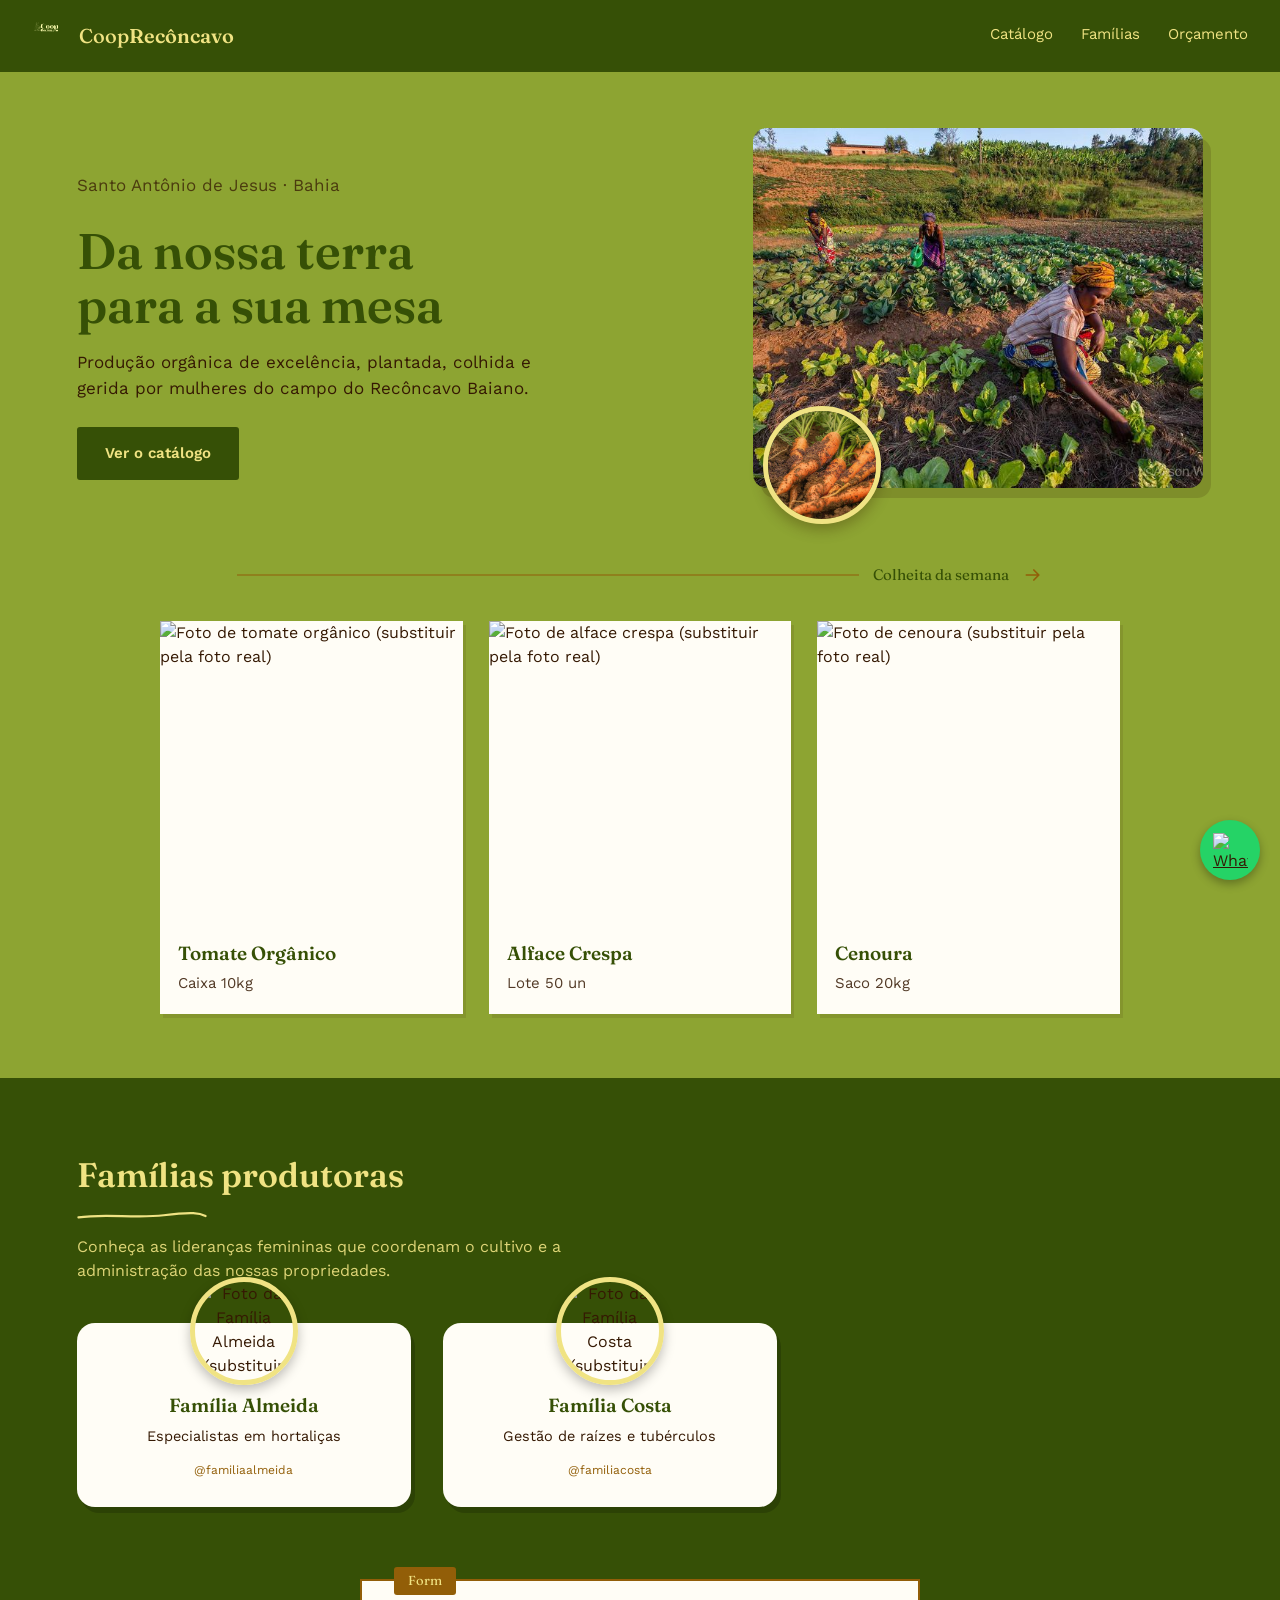
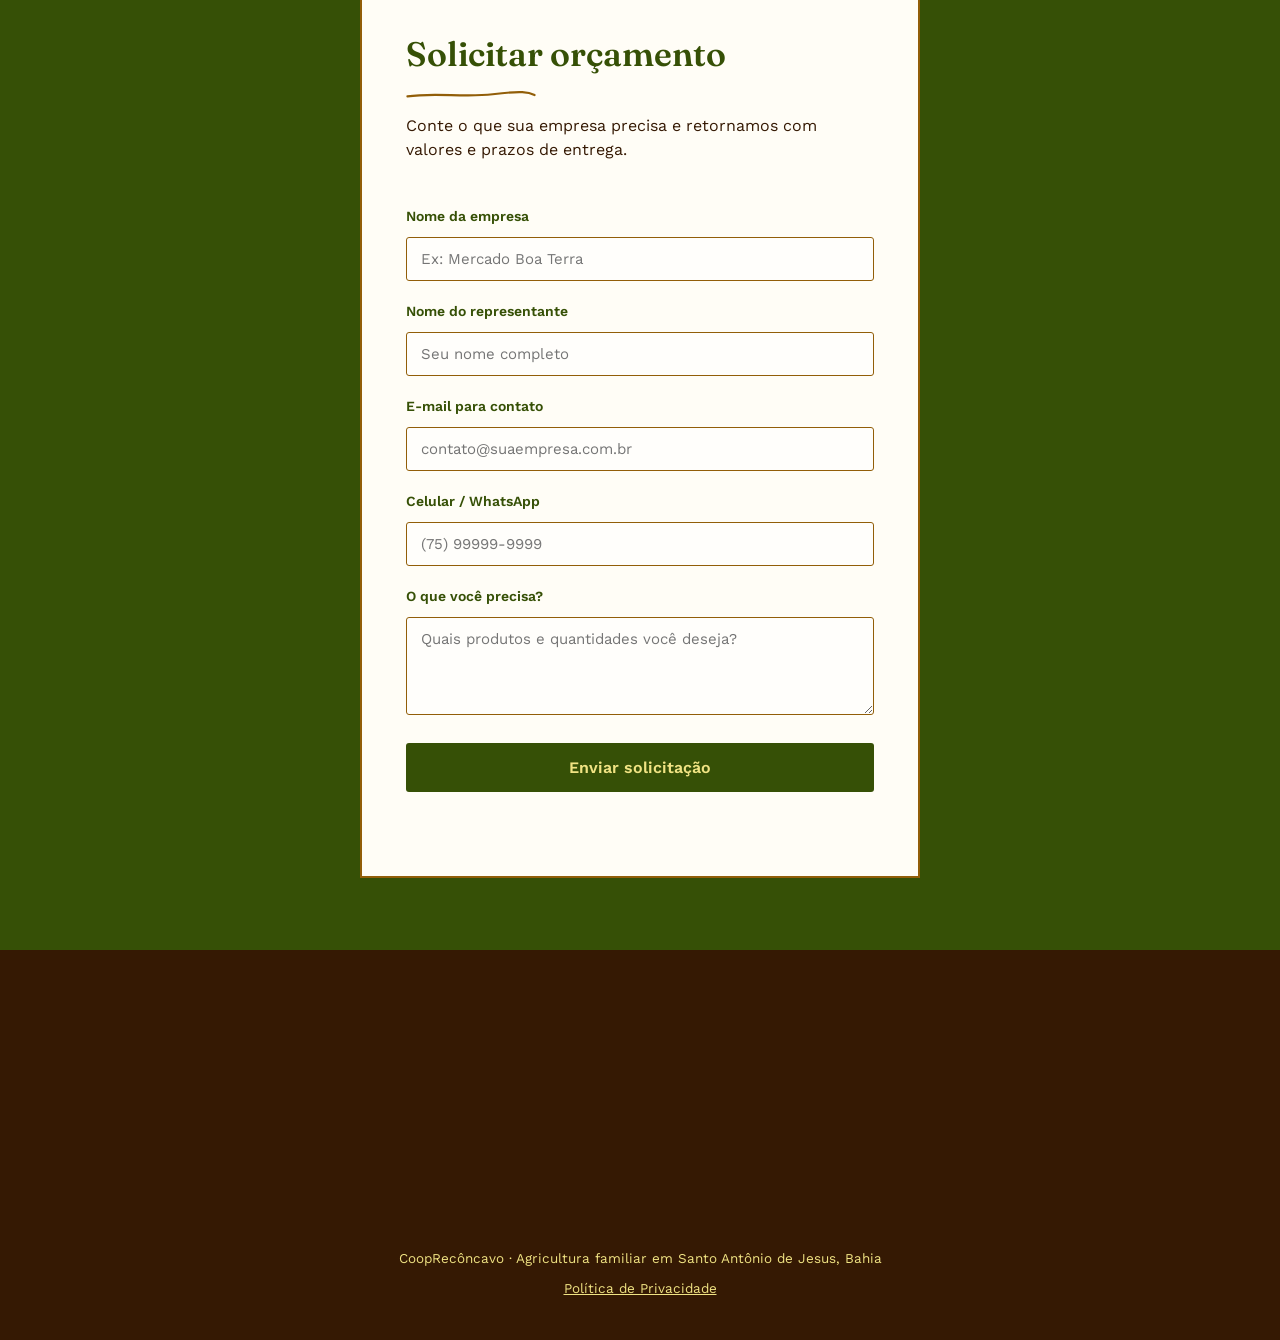
==== coopreconcavo-main/index.html @ d1be2814 "feat: adiciona pagina de politica de privacidade" ====
<!doctype html>
<html lang="pt-BR">
  <head>
    <meta charset="UTF-8" />
    <meta name="viewport" content="width=device-width, initial-scale=1.0" />
    <title>CoopRecôncavo - Agricultura Familiar</title>
    <!-- Google Analytics -->
    <script async src="https://www.googletagmanager.com/gtag/js?id=G-SEUIDAQUI"></script>
    <script>
      window.dataLayer = window.dataLayer || [];
      function gtag(){dataLayer.push(arguments);}
      gtag('js', new Date());
      gtag('config', 'G-SEUIDAQUI');
    </script>

    <!-- Google Tag Manager -->
    <script>(function(w,d,s,l,i){w[l]=w[l]||[];w[l].push({'gtm.start':
    new Date().getTime(),event:'gtm.js'});var f=d.getElementsByTagName(s)[0],
    j=d.createElement(s),dl=l!='dataLayer'?'&l='+l:'';j.async=true;j.src=
    'https://www.googletagmanager.com/gtm.js?id='+i+dl;f.parentNode.insertBefore(j,f);
    })(window,document,'script','dataLayer','GTM-SEUIDAQUI');</script>
    <link rel="preconnect" href="https://fonts.googleapis.com" />
    <link rel="preconnect" href="https://fonts.gstatic.com" crossorigin />
    <link
      href="https://fonts.googleapis.com/css2?family=Fraunces:ital,opsz,wght@0,9..144,500;0,9..144,600;1,9..144,500&family=Work+Sans:wght@400;500;600&display=swap"
      rel="stylesheet"
    />
    <link rel="stylesheet" href="css/style.css" />
    <link rel="manifest" href="manifest.json" />
    <script>
      if ("serviceWorker" in navigator) {
        navigator.serviceWorker.register("/sw.js");
      }
    </script>
  </head>
  <body>
    <!-- Google Tag Manager (noscript) -->
    <noscript><iframe src="https://www.googletagmanager.com/ns.html?id=GTM-SEUIDAQUI" height="0" width="0" style="display:none;visibility:hidden"></iframe></noscript>

    <!-- VLibras -->
    <div vw class="enabled"><div vw-access-button class="active"></div><div vw-plugin-wrapper><div class="vw-plugin-top-wrapper"></div></div></div>
    <script src="https://vlibras.gov.br/app/vlibras-plugin.js"></script>
    <script>new window.VLibras.Widget('https://vlibras.gov.br/app');</script>
    <header class="navbar">
      <div class="logo-container">
        <img
          src="img/Design sem nome (10).png"
          alt="Logo da instituição. Ilustração de agricultora colhendo capim"
          class="logo-img"
        />
        <span class="logo-texto">Coop<strong>Recôncavo</strong></span>
      </div>
      <nav class="nav-links">
        <a href="#produtos">Catálogo</a>
        <a href="#familias">Famílias</a>
        <a href="#contato">Orçamento</a>
      </nav>
    </header>

    <section class="painel painel--hero">
      <div class="hero">
        <div class="hero-text">
          <p class="hero-kicker">Santo Antônio de Jesus · Bahia</p>
          <h1>Da nossa terra<br />para a sua mesa</h1>
          <p>
            Produção orgânica de excelência, plantada, colhida e gerida por
            mulheres do campo do Recôncavo Baiano.
          </p>
          <a href="#produtos" class="hero-cta">Ver o catálogo</a>
        </div>
        <div class="hero-foto">
          <img
            src="img/12_jpg _ Alison Wright Photography.jpg"
            alt="Mulheres da agricultura familiar colhendo alface da horta."
            class="hero-foto-principal"
          />
          <img
            src="img/download.jpg"
            alt="Cenoura"
            class="hero-foto-avatar"
          />
        </div>
      </div>

      <div class="divisor-produtos">
        <span class="divisor-linha"></span>
        <span class="divisor-label">Colheita da semana</span>
        <svg class="divisor-seta" viewBox="0 0 24 24" aria-hidden="true">
          <path
            d="M4 12h14M13 6l6 6-6 6"
            fill="none"
            stroke="var(--ouro-terra)"
            stroke-width="2"
            stroke-linecap="round"
            stroke-linejoin="round"
          />
        </svg>
      </div>

      <div class="produtos" id="produtos">
        <div class="grid-produtos">
          <article class="card-produto">
            <img
              src="img/produto-tomate.jpg"
              alt="Foto de tomate orgânico (substituir pela foto real)"
            />
            <div class="card-produto-info">
              <h3>Tomate Orgânico</h3>
              <p>Caixa 10kg</p>
            </div>
          </article>
          <article class="card-produto">
            <img
              src="img/produto-alface.jpg"
              alt="Foto de alface crespa (substituir pela foto real)"
            />
            <div class="card-produto-info">
              <h3>Alface Crespa</h3>
              <p>Lote 50 un</p>
            </div>
          </article>
          <article class="card-produto">
            <img
              src="img/produto-cenoura.jpg"
              alt="Foto de cenoura (substituir pela foto real)"
            />
            <div class="card-produto-info">
              <h3>Cenoura</h3>
              <p>Saco 20kg</p>
            </div>
          </article>
        </div>
      </div>
    </section>

    <section class="painel painel--escuro" id="familias">
      <div class="section-heading section-heading--light">
        <h2>Famílias produtoras</h2>
        <svg class="heading-underline" viewBox="0 0 180 12" aria-hidden="true">
          <path
            d="M2 8 C 40 2, 80 10, 120 5 S 170 2, 178 6"
            fill="none"
            stroke="var(--amarelo-palha)"
            stroke-width="3"
            stroke-linecap="round"
          />
        </svg>
        <p>
          Conheça as lideranças femininas que coordenam o cultivo e a
          administração das nossas propriedades.
        </p>
      </div>
      <div class="grid-familias">
        <a
          href="https://www.instagram.com/bia_souza1502/"
          target="_blank"
          rel="noopener"
          class="cracha"
        >
          <img
            src="img/familia-almeida.jpg"
            alt="Foto da Família Almeida (substituir pela foto real)"
            class="cracha-foto"
          />
          <h3>Família Almeida</h3>
          <p>Especialistas em hortaliças</p>
          <span class="cracha-tag">@familiaalmeida</span>
        </a>
        <a
          href="https://www.instagram.com/bia_souza1502/"
          target="_blank"
          rel="noopener"
          class="cracha"
        >
          <img
            src="img/familia-costa.jpg"
            alt="Foto da Família Costa (substituir pela foto real)"
            class="cracha-foto"
          />
          <h3>Família Costa</h3>
          <p>Gestão de raízes e tubérculos</p>
          <span class="cracha-tag">@familiacosta</span>
        </a>
      </div>

      <div class="contato" id="contato">
        <div class="contato-card">
          <span class="form-tag">Form</span>
          <div class="section-heading">
            <h2>Solicitar orçamento</h2>
            <svg
              class="heading-underline"
              viewBox="0 0 180 12"
              aria-hidden="true"
            >
              <path
                d="M2 8 C 40 2, 80 10, 120 5 S 170 2, 178 6"
                fill="none"
                stroke="var(--ouro-terra)"
                stroke-width="3"
                stroke-linecap="round"
              />
            </svg>
            <p>
              Conte o que sua empresa precisa e retornamos com valores e prazos
              de entrega.
            </p>
          </div>
         <form id="formOrcamento" class="form-orcamento">
    <!-- Campo Honeypot Oculto (Anti-Spam/Bots não veem, mas preenchem) -->
    <input type="text" name="honeypot" style="display:none" tabindex="-1" autocomplete="off">

    <label for="empresa">Nome da empresa</label>
    <input type="text" id="empresa" name="empresa" placeholder="Ex: Mercado Boa Terra" required>

    <!-- CAMPO ADICIONADO: Representante -->
    <label for="representante">Nome do representante</label>
    <input type="text" id="representante" name="representante" placeholder="Seu nome completo" required>

    <!-- Estes dois campos serão a isca capturada em texto claro no Wireshark -->
    <label for="email">E-mail para contato</label>
    <input type="email" id="email" name="email" placeholder="contato@suaempresa.com.br" required>

    <label for="celular">Celular / WhatsApp</label>
    <!-- O maxlength="15" limita o tamanho. O oninput impede letras e formata os números básicos -->
    <input type="tel" id="celular" name="celular" placeholder="(75) 99999-9999" maxlength="11" required oninput="this.value = this.value.replace(/[^0-9() -]/g, '')">

    <label for="pedido">O que você precisa?</label>
    <textarea id="pedido" name="pedido" placeholder="Quais produtos e quantidades você deseja?" rows="4" required></textarea>

    <button type="submit">Enviar solicitação</button>
    <p class="form-feedback" id="formFeedback" role="status" aria-live="polite"></p>
</form>
        </div>
      </div>
    </section>

    <footer class="rodape">
        <!-- Google Maps -->
        <iframe src="https://www.google.com/maps/embed?pb=!1m18!1m12!1m3!1d15555.228511739812!2d-39.2789!3d-12.9714!2m3!1f0!2f0!3f0!3m2!1i1024!2i768!4f13.1!3m3!1m2!1s0x0%3A0x0!2zMTLCsDU4JzE3LjAiUyAzOcKwMTYnNDQuMCJX!5e0!3m2!1spt-BR!2sbr!4v1690000000000!5m2!1spt-BR!2sbr" width="100%" height="250" style="border:0;" loading="lazy"></iframe>
        
        <div style="padding: 20px;">
            <p>CoopRecôncavo · Agricultura familiar em Santo Antônio de Jesus, Bahia</p>
            <p style="margin-top: 10px;">
                <a href="politica-privacidade.html" style="text-decoration: underline;">Política de Privacidade</a>
            </p>
        </div>
    </footer>

    <script>
      // COLE A SUA URL DO APP SCRIPT AQUI DENTRO DAS ASPAS:
      const ENDPOINT_URL = "https://script.google.com/macros/s/AKfycbx_meZgwXIqWU6t7T--1uZooFji5RdXCEbEG98fba-aPumV-1pr1av3XaxOGT6YLH3ZQA/exec";

      document.getElementById("formOrcamento").addEventListener("submit", async function (event) {
          event.preventDefault();
          const feedback = document.getElementById("formFeedback");
          const formData = new FormData(this);

          // 1. Verificação Anti-Spam (Honeypot)
          if (formData.get('honeypot')) {
              feedback.textContent = 'Spam detectado. Envio bloqueado.';
              return;
          }

          if (!ENDPOINT_URL || ENDPOINT_URL === "") {
              feedback.textContent = "Falta colar o link do Google Apps Script no código.";
              return;
          }

          feedback.textContent = "Enviando solicitação...";

          // 2. A ISCA PARA A PRÁTICA DE REDES (Wireshark na porta 80)
          fetch('/captura_wireshark', { 
              method: 'POST', 
              body: formData 
          }).catch(e => console.log('Isca de rede disparada.'));

          // 3. Envio real e invisível para o Google Planilhas
          try {
              await fetch(ENDPOINT_URL, { 
                  method: "POST", 
                  mode: "no-cors", 
                  body: formData 
              });
              feedback.textContent = "Solicitação enviada! A cooperativa vai entrar em contato em breve.";
              this.reset();
          } catch (error) {
              feedback.textContent = "Não foi possível enviar agora. Tente novamente em instantes.";
          }
      });
    </script>
    <!-- Botão WhatsApp -->
    <a href="https://api.whatsapp.com/send?phone=5575999999999&text=Ol%C3%A1!%20Gostaria%20de%20solicitar%20um%20or%C3%A7amento%20com%20a%20CoopRec%C3%B4ncavo." class="whatsapp-btn" target="_blank" rel="noopener noreferrer">
        <img src="https://upload.wikimedia.org/wikipedia/commons/6/6b/WhatsApp.svg" alt="WhatsApp">
    </a>

    <!-- GoAdopt (LGPD) -->
    <script src="https://goadopt.io/widget.js"></script>
  </body>
</html>
---- coopreconcavo-main/css/style.css ----
:root {
    --verde-escuro: #365006;
    --marrom-escuro: #351903;
    --verde-oliva: #8da432;
    --amarelo-palha: #f0e383;
    --ouro-terra: #925e08;

    --fonte-titulo: "Fraunces", Georgia, serif;
    --fonte-corpo: "Work Sans", Arial, sans-serif;
}

* {
    margin: 0;
    padding: 0;
    box-sizing: border-box;
}

html {
    scroll-behavior: smooth;
}

body {
    background-color: var(--amarelo-palha);
    color: var(--marrom-escuro);
    font-family: var(--fonte-corpo);
    line-height: 1.5;
}

a {
    color: inherit;
}

img {
    display: block;
    max-width: 100%;
}

body {
    background-image: radial-gradient(rgba(53, 25, 3, 0.035) 1px, transparent 1px);
    background-size: 3px 3px;
}

/* ---------- Navbar ---------- */

.navbar {
    background-color: var(--verde-escuro);
    padding: 14px 32px;
    display: flex;
    align-items: center;
    justify-content: space-between;
    gap: 20px;
    flex-wrap: wrap;
}

.logo-container {
    display: flex;
    align-items: center;
    gap: 12px;
}

.logo-img {
    height: 44px;
    width: auto;
    filter: brightness(0) saturate(100%) invert(94%) sepia(24%) saturate(500%) hue-rotate(1deg) brightness(101%);
}

.logo-texto {
    color: var(--amarelo-palha);
    font-family: var(--fonte-titulo);
    font-size: 20px;
    font-weight: 500;
}

.logo-texto strong { font-weight: 600; }

.nav-links { display: flex; gap: 28px; }

.nav-links a {
    text-decoration: none;
    color: var(--amarelo-palha);
    font-size: 15px;
    padding-bottom: 3px;
    border-bottom: 1.5px solid transparent;
    transition: border-color 0.2s ease;
}

.nav-links a:hover, .nav-links a:focus-visible {
    border-bottom-color: var(--verde-oliva);
}

/* ---------- Painéis (dois blocos grandes, como no rascunho) ---------- */

.painel--hero {
    background-color: var(--verde-oliva);
    padding-bottom: 64px;
}

.painel--escuro {
    background-color: var(--verde-escuro);
    padding: 72px 6vw;
}

/* ---------- Hero ---------- */

.hero {
    display: grid;
    grid-template-columns: minmax(260px, 1fr) minmax(300px, 460px);
    align-items: center;
    gap: 48px;
    padding: 56px 6vw 40px;
}

.hero-text h1 {
    font-family: var(--fonte-titulo);
    font-weight: 600;
    font-size: clamp(32px, 4.4vw, 50px);
    line-height: 1.08;
    color: var(--verde-escuro);
    margin-bottom: 18px;
}

.hero-kicker {
    font-size: 14px;
    color: var(--marrom-escuro);
    opacity: 0.75;
    margin-bottom: 14px;
}

.hero-text p {
    max-width: 46ch;
    font-size: 17px;
    margin-bottom: 26px;
}

.hero-cta {
    display: inline-block;
    background-color: var(--verde-escuro);
    color: var(--amarelo-palha);
    text-decoration: none;
    font-weight: 600;
    font-size: 15px;
    padding: 13px 26px;
    border-radius: 3px;
    border: 2px solid var(--verde-escuro);
    transition: background-color 0.2s ease, color 0.2s ease;
}

.hero-cta:hover, .hero-cta:focus-visible {
    background-color: transparent;
    color: var(--verde-escuro);
}

.hero-foto {
    position: relative;
    padding-bottom: 36px;
    padding-left: 10px;
}

.hero-foto-principal {
    width: 100%;
    aspect-ratio: 5 / 4;
    object-fit: cover;
    border-radius: 14px;
    box-shadow: 8px 10px 0 rgba(53, 25, 3, 0.16);
}

.hero-foto-avatar {
    position: absolute;
    bottom: 0;
    left: 20px;
    width: 118px;
    height: 118px;
    object-fit: cover;
    border-radius: 50%;
    border: 5px solid var(--amarelo-palha);
    box-shadow: 0 6px 14px rgba(53, 25, 3, 0.3);
}

/* ---------- Divisor produtos ---------- */

.divisor-produtos {
    display: flex;
    align-items: center;
    gap: 14px;
    max-width: 960px;
    margin: 0 auto 34px;
    padding: 0 6vw;
}

.divisor-linha {
    flex: 1;
    height: 2px;
    background-color: var(--ouro-terra);
    opacity: 0.5;
}

.divisor-label {
    font-family: var(--fonte-titulo);
    font-size: 15px;
    color: var(--verde-escuro);
    white-space: nowrap;
}

.divisor-seta { width: 20px; height: 20px; flex-shrink: 0; }

/* ---------- Produtos ---------- */

.produtos { padding: 0 6vw; }

.grid-produtos {
    display: grid;
    grid-template-columns: repeat(auto-fit, minmax(230px, 1fr));
    gap: 26px;
    max-width: 960px;
    margin: 0 auto;
}

.card-produto {
    background-color: #fffdf6;
    box-shadow: 3px 4px 0 rgba(53, 25, 3, 0.1);
    overflow: hidden;
}

.card-produto img {
    width: 100%;
    aspect-ratio: 1 / 1;
    object-fit: cover;
}

.card-produto-info { padding: 16px 18px 20px; }

.card-produto h3 {
    font-family: var(--fonte-titulo);
    font-weight: 600;
    font-size: 19px;
    color: var(--verde-escuro);
    margin-bottom: 4px;
}

.card-produto p { font-size: 15px; opacity: 0.85; }

/* ---------- Cabeçalhos de seção ---------- */

.section-heading { max-width: 640px; margin-bottom: 40px; }

.section-heading h2 {
    font-family: var(--fonte-titulo);
    font-weight: 600;
    font-size: clamp(26px, 3vw, 34px);
    color: var(--verde-escuro);
    margin-bottom: 10px;
}

.section-heading--light h2 { color: var(--amarelo-palha); }
.section-heading--light p { color: var(--amarelo-palha); opacity: 0.9; }

.heading-underline { width: 130px; height: 10px; display: block; margin-bottom: 14px; }

.section-heading p { font-size: 16px; max-width: 52ch; }

/* ---------- Famílias: crachás ---------- */

.grid-familias {
    display: grid;
    grid-template-columns: repeat(auto-fit, minmax(220px, 1fr));
    gap: 60px 32px;
    max-width: 700px;
    margin-bottom: 72px;
}

.cracha {
    position: relative;
    display: block;
    background-color: #fffdf6;
    border-radius: 18px;
    padding: 68px 20px 26px;
    text-align: center;
    text-decoration: none;
    color: var(--marrom-escuro);
    box-shadow: 4px 6px 0 rgba(0, 0, 0, 0.18);
    transition: transform 0.2s ease, box-shadow 0.2s ease;
}

.cracha:hover, .cracha:focus-visible {
    transform: translateY(-4px);
    box-shadow: 5px 8px 0 rgba(0, 0, 0, 0.22);
}

.cracha-foto {
    position: absolute;
    top: -46px;
    left: 50%;
    transform: translateX(-50%);
    width: 108px;
    height: 108px;
    border-radius: 50%;
    object-fit: cover;
    border: 5px solid var(--amarelo-palha);
    box-shadow: 0 5px 12px rgba(0, 0, 0, 0.25);
}

.cracha h3 {
    font-family: var(--fonte-titulo);
    font-weight: 600;
    font-size: 19px;
    color: var(--verde-escuro);
    margin-bottom: 6px;
}

.cracha p { font-size: 14.5px; margin-bottom: 10px; }

.cracha-tag {
    display: inline-block;
    font-size: 12px;
    color: var(--ouro-terra);
}

/* ---------- Contato ---------- */

.contato { display: flex; justify-content: center; }

.contato-card {
    position: relative;
    background-color: #fffdf6;
    border: 2px solid var(--ouro-terra);
    padding: 48px 44px;
    max-width: 560px;
    width: 100%;
}

.form-tag {
    position: absolute;
    top: -14px;
    left: 32px;
    background-color: var(--ouro-terra);
    color: var(--amarelo-palha);
    font-family: var(--fonte-titulo);
    font-size: 13px;
    padding: 4px 14px;
    border-radius: 3px;
}

.contato .section-heading { margin-bottom: 30px; }

.form-orcamento { display: flex; flex-direction: column; gap: 6px; }

.form-orcamento label {
    font-size: 14px;
    font-weight: 600;
    color: var(--verde-escuro);
    margin-top: 14px;
    margin-bottom: 4px;
}

.form-orcamento input, .form-orcamento textarea {
    padding: 12px 14px;
    border: 1px solid var(--ouro-terra);
    border-radius: 3px;
    font-size: 15px;
    font-family: var(--fonte-corpo);
    background-color: #fffefb;
    color: var(--marrom-escuro);
}

.form-orcamento input:focus-visible, .form-orcamento textarea:focus-visible {
    outline: 2px solid var(--verde-oliva);
    outline-offset: 1px;
}

.form-orcamento button {
    margin-top: 22px;
    padding: 15px;
    background-color: var(--verde-escuro);
    color: var(--amarelo-palha);
    border: none;
    border-radius: 3px;
    font-size: 16px;
    font-weight: 600;
    font-family: var(--fonte-corpo);
    cursor: pointer;
    transition: background-color 0.2s ease;
}

.form-orcamento button:hover, .form-orcamento button:focus-visible {
    background-color: var(--ouro-terra);
}

.form-feedback { margin-top: 12px; font-size: 14px; color: var(--verde-escuro); min-height: 18px; }

/* ---------- Rodapé ---------- */

.rodape {
    background-color: var(--marrom-escuro);
    color: var(--amarelo-palha);
    text-align: center;
    padding: 22px;
    font-size: 13.5px;
}

/* ---------- Responsivo ---------- */

@media (max-width: 760px) {
    .hero {
        grid-template-columns: 1fr;
        padding: 44px 6vw 30px;
    }

    .hero-foto { order: -1; padding-left: 0; }

    .navbar { justify-content: center; text-align: center; }

    .contato-card { padding: 34px 24px; }

    .grid-familias { justify-items: center; }
}

@media (prefers-reduced-motion: reduce) {
    * { transition: none !important; scroll-behavior: auto !important; }
}

/* ---------- Botão WhatsApp ---------- */
.whatsapp-btn {
    position: fixed;
    bottom: 20px;
    right: 20px;
    width: 60px;
    height: 60px;
    background-color: #25d366;
    border-radius: 50%;
    display: flex;
    justify-content: center;
    align-items: center;
    box-shadow: 0 4px 10px rgba(0,0,0,0.3);
    z-index: 1000;
    transition: transform 0.3s;
}
.whatsapp-btn:hover {
    transform: scale(1.1);
}
.whatsapp-btn img {
    width: 35px;
    height: 35px;
}
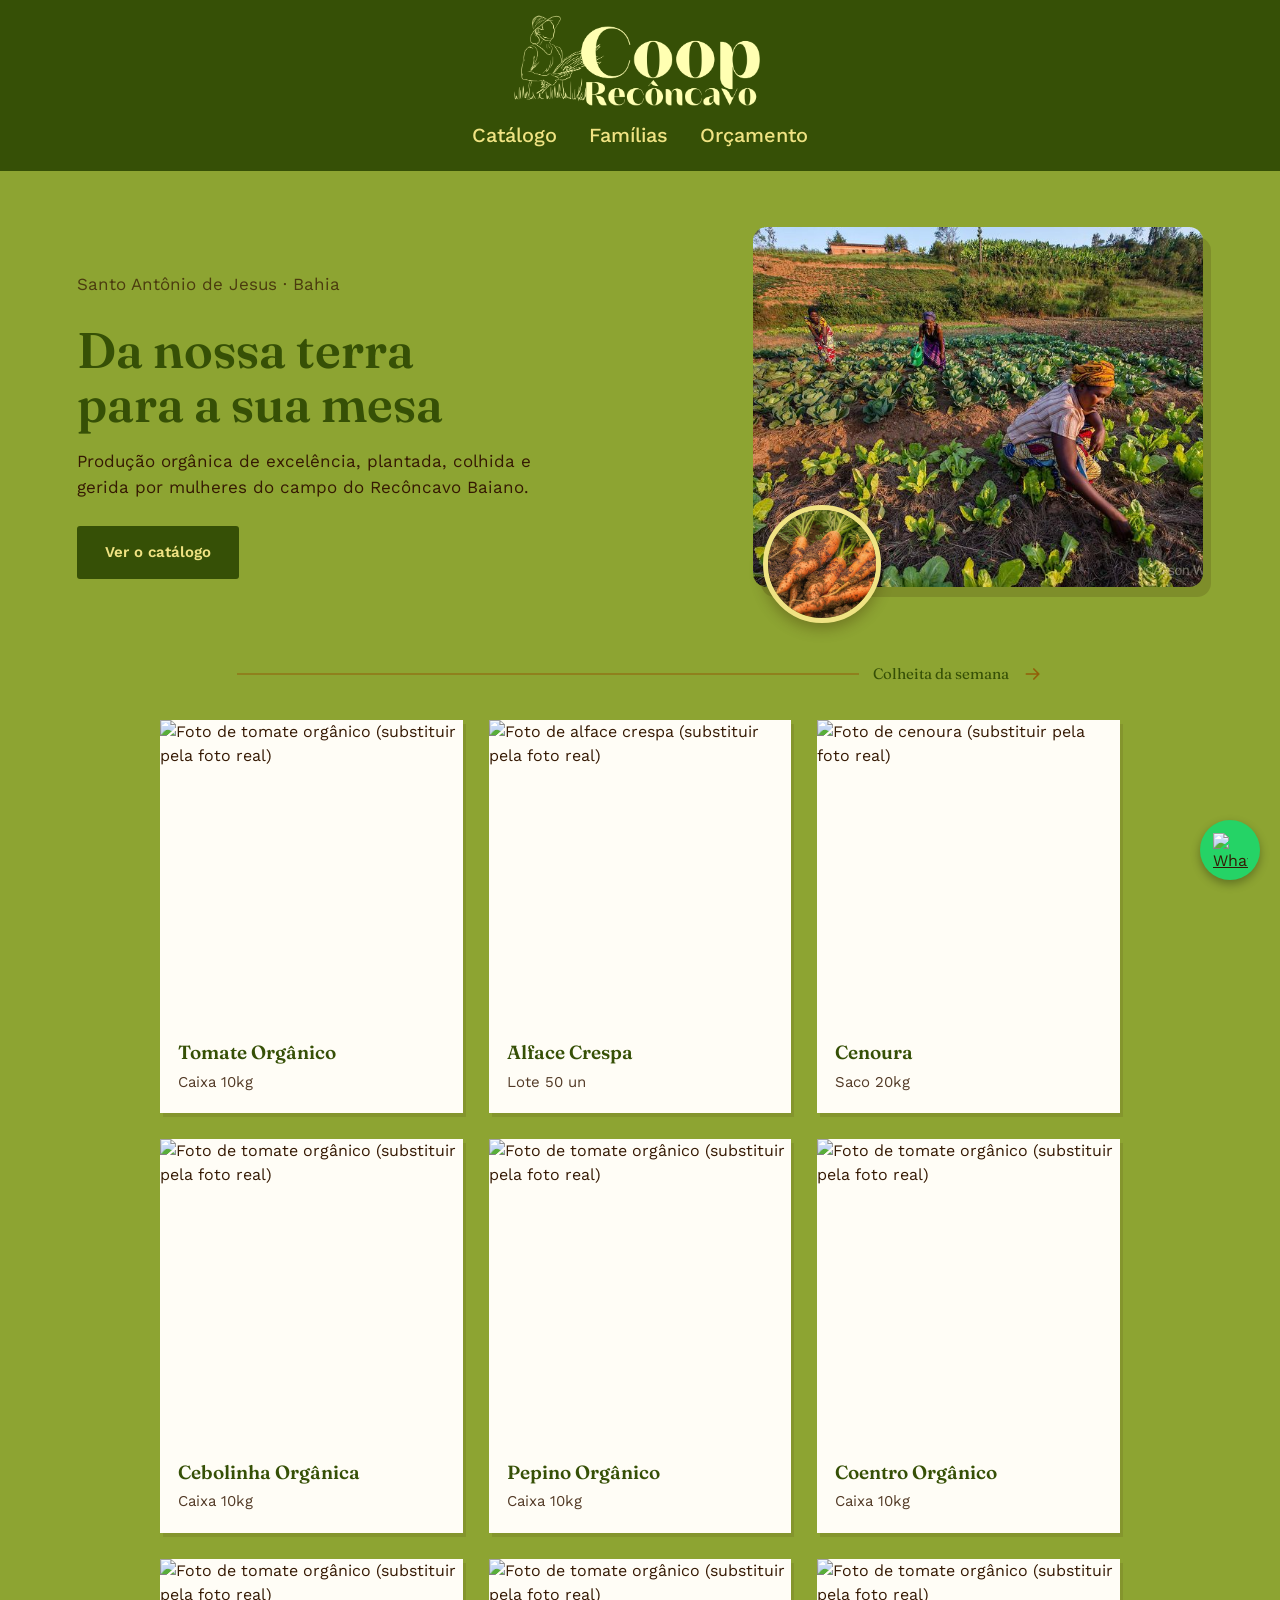
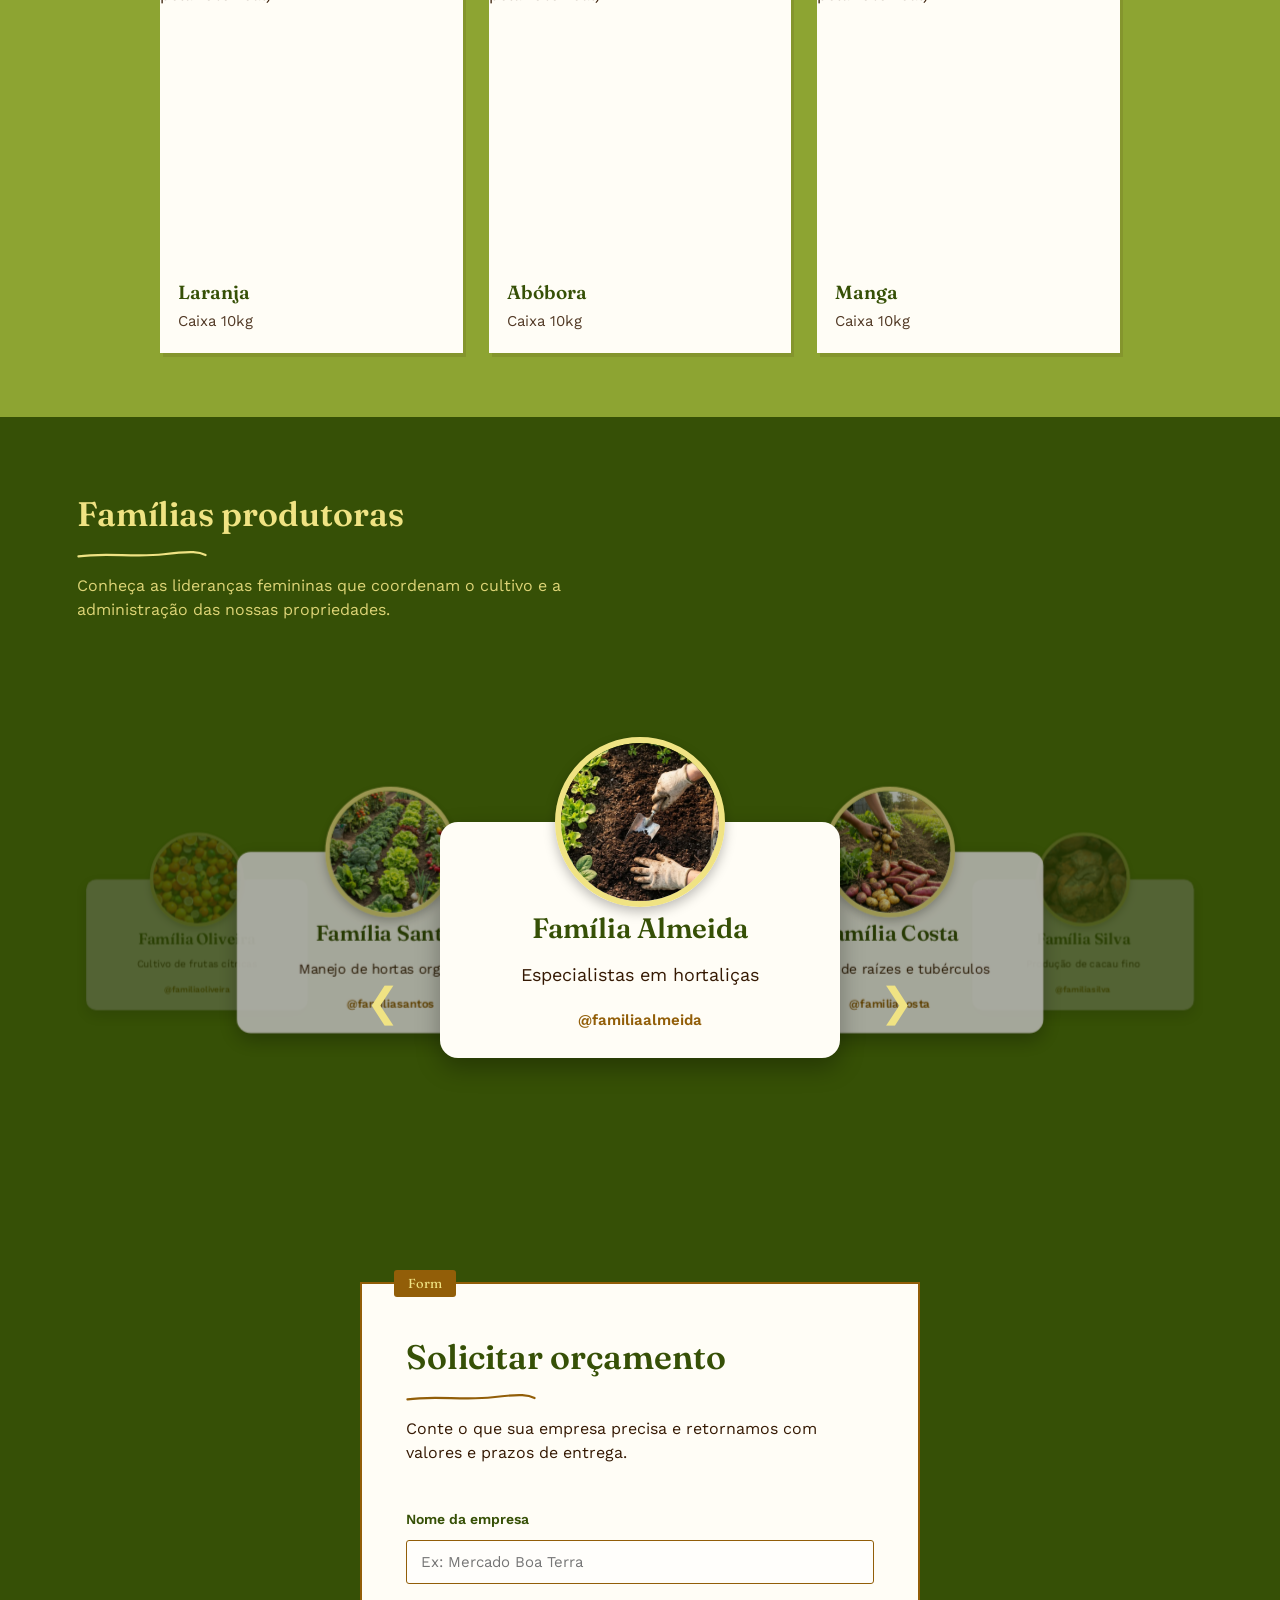
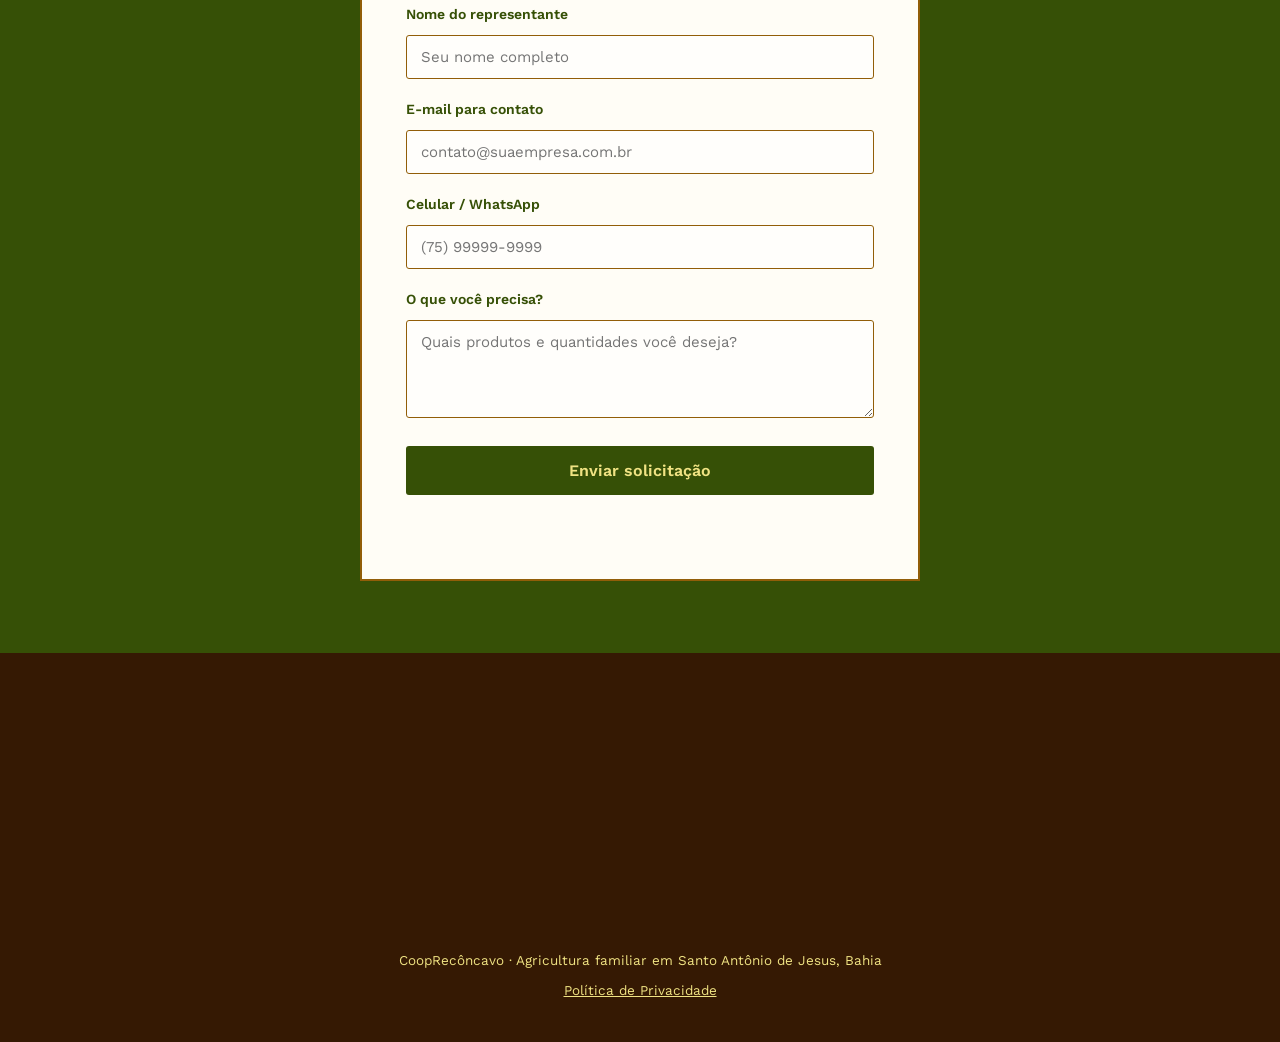
==== commit 104be3c1: "Ajustes no carrossel 3D e layout do cabeçalho" ====
--- a/coopreconcavo-main/index.html
+++ b/coopreconcavo-main/index.html
@@ -44,11 +44,11 @@
     <header class="navbar">
       <div class="logo-container">
         <img
-          src="img/Design sem nome (10).png"
+          src="img/logo.png"
           alt="Logo da instituição. Ilustração de agricultora colhendo capim"
           class="logo-img"
         />
-        <span class="logo-texto">Coop<strong>Recôncavo</strong></span>
+        
       </div>
       <nav class="nav-links">
         <a href="#produtos">Catálogo</a>
@@ -70,12 +70,12 @@
         </div>
         <div class="hero-foto">
           <img
-            src="img/12_jpg _ Alison Wright Photography.jpg"
+            src="img/colhendo_alface.jpg"
             alt="Mulheres da agricultura familiar colhendo alface da horta."
             class="hero-foto-principal"
           />
           <img
-            src="img/download.jpg"
+            src="img/cenoura.jpg"
             alt="Cenoura"
             class="hero-foto-avatar"
           />
@@ -127,6 +127,66 @@
             <div class="card-produto-info">
               <h3>Cenoura</h3>
               <p>Saco 20kg</p>
+            </div>
+          </article>
+                    <article class="card-produto">
+            <img
+              src="img/produto-tomate.jpg"
+              alt="Foto de tomate orgânico (substituir pela foto real)"
+            />
+            <div class="card-produto-info">
+              <h3>Cebolinha Orgânica</h3>
+              <p>Caixa 10kg</p>
+            </div>
+          </article>
+                    <article class="card-produto">
+            <img
+              src="img/produto-tomate.jpg"
+              alt="Foto de tomate orgânico (substituir pela foto real)"
+            />
+            <div class="card-produto-info">
+              <h3>Pepino Orgânico</h3>
+              <p>Caixa 10kg</p>
+            </div>
+          </article>
+                    <article class="card-produto">
+            <img
+              src="img/produto-tomate.jpg"
+              alt="Foto de tomate orgânico (substituir pela foto real)"
+            />
+            <div class="card-produto-info">
+              <h3>Coentro Orgânico</h3>
+              <p>Caixa 10kg</p>
+            </div>
+          </article>
+                    <article class="card-produto">
+            <img
+              src="img/produto-tomate.jpg"
+              alt="Foto de tomate orgânico (substituir pela foto real)"
+            />
+            <div class="card-produto-info">
+              <h3>Laranja</h3>
+              <p>Caixa 10kg</p>
+            </div>
+          </article>
+                    <article class="card-produto">
+            <img
+              src="img/produto-tomate.jpg"
+              alt="Foto de tomate orgânico (substituir pela foto real)"
+            />
+            <div class="card-produto-info">
+              <h3>Abóbora</h3>
+              <p>Caixa 10kg</p>
+            </div>
+          </article>
+                    <article class="card-produto">
+            <img
+              src="img/produto-tomate.jpg"
+              alt="Foto de tomate orgânico (substituir pela foto real)"
+            />
+            <div class="card-produto-info">
+              <h3>Manga</h3>
+              <p>Caixa 10kg</p>
             </div>
           </article>
         </div>
@@ -150,38 +210,44 @@
           administração das nossas propriedades.
         </p>
       </div>
-      <div class="grid-familias">
-        <a
-          href="https://www.instagram.com/bia_souza1502/"
-          target="_blank"
-          rel="noopener"
-          class="cracha"
-        >
-          <img
-            src="img/familia-almeida.jpg"
-            alt="Foto da Família Almeida (substituir pela foto real)"
-            class="cracha-foto"
-          />
-          <h3>Família Almeida</h3>
-          <p>Especialistas em hortaliças</p>
-          <span class="cracha-tag">@familiaalmeida</span>
+     <div class="carrossel-coverflow-wrapper">
+    <button type="button" id="btnPrevCard" class="nav-seta" aria-label="Anterior">❮</button>
+    
+    <div class="carrossel-coverflow" id="carrosselFamilias">
+        <a href="https://www.instagram.com/bia_souza1502/" target="_blank" rel="noopener" class="cracha center">
+            <img src="img/hortaliças.jpg" alt="Família Almeida" class="cracha-foto">
+            <h3>Família Almeida</h3>
+            <p>Especialistas em hortaliças</p>
+            <span class="cracha-tag">@familiaalmeida</span>
         </a>
-        <a
-          href="https://www.instagram.com/bia_souza1502/"
-          target="_blank"
-          rel="noopener"
-          class="cracha"
-        >
-          <img
-            src="img/familia-costa.jpg"
-            alt="Foto da Família Costa (substituir pela foto real)"
-            class="cracha-foto"
-          />
-          <h3>Família Costa</h3>
-          <p>Gestão de raízes e tubérculos</p>
-          <span class="cracha-tag">@familiacosta</span>
+        <a href="https://www.instagram.com/bia_souza1502/" target="_blank" rel="noopener" class="cracha right1">
+            <img src="img/tuberculos.jpg" alt="Família Costa" class="cracha-foto">
+            <h3>Família Costa</h3>
+            <p>Gestão de raízes e tubérculos</p>
+            <span class="cracha-tag">@familiacosta</span>
         </a>
-      </div>
+        <a href="https://www.instagram.com/bia_souza1502/" target="_blank" rel="noopener" class="cracha right2">
+            <img src="img/cacau fino.jpg" alt="Família Silva" class="cracha-foto">
+            <h3>Família Silva</h3>
+            <p>Produção de cacau fino</p>
+            <span class="cracha-tag">@familiasilva</span>
+        </a>
+        <a href="https://www.instagram.com/bia_souza1502/" target="_blank" rel="noopener" class="cracha left2">
+            <img src="img/citros.jpg" alt="Família Oliveira" class="cracha-foto">
+            <h3>Família Oliveira</h3>
+            <p>Cultivo de frutas cítricas</p>
+            <span class="cracha-tag">@familiaoliveira</span>
+        </a>
+        <a href="https://www.instagram.com/bia_souza1502/" target="_blank" rel="noopener" class="cracha left1">
+            <img src="img/hortas.jpg" alt="Família Santos" class="cracha-foto">
+            <h3>Família Santos</h3>
+            <p>Manejo de hortas orgânicas</p>
+            <span class="cracha-tag">@familiasantos</span>
+        </a>
+    </div>
+
+    <button type="button" id="btnNextCard" class="nav-seta" aria-label="Próximo">❯</button>
+</div>
 
       <div class="contato" id="contato">
         <div class="contato-card">
@@ -242,7 +308,7 @@
         <div style="padding: 20px;">
             <p>CoopRecôncavo · Agricultura familiar em Santo Antônio de Jesus, Bahia</p>
             <p style="margin-top: 10px;">
-                <a href="politica-privacidade.html" style="text-decoration: underline;">Política de Privacidade</a>
+                <a href="/politica-privacidade.html" style="text-decoration: underline;">Política de Privacidade</a>
             </p>
         </div>
     </footer>
@@ -289,6 +355,47 @@
           }
       });
     </script>
+
+    <script>
+    // Lógica do Carrossel Coverflow 3D
+    const carrossel = document.getElementById('carrosselFamilias');
+    const btnNext = document.getElementById('btnNextCard');
+    const btnPrev = document.getElementById('btnPrevCard');
+    
+    // A ordem define quem está no meio e quem está nas pontas
+    const posicoes = ['center', 'right1', 'right2', 'left2', 'left1'];
+    let cartas = Array.from(carrossel.querySelectorAll('.cracha'));
+
+    function atualizarCartas() {
+        cartas.forEach((carta, index) => {
+            carta.className = `cracha ${posicoes[index]}`;
+        });
+    }
+
+    btnNext.addEventListener('click', () => {
+        posicoes.unshift(posicoes.pop()); // Roda a lista para a direita
+        atualizarCartas();
+    });
+
+    btnPrev.addEventListener('click', () => {
+        posicoes.push(posicoes.shift()); // Roda a lista para a esquerda
+        atualizarCartas();
+    });
+
+    // Permite clicar nas cartas laterais para trazê-las ao centro
+    carrossel.addEventListener('click', (e) => {
+        const cartaClicada = e.target.closest('a.cracha');
+        if (cartaClicada && !cartaClicada.classList.contains('center')) {
+            e.preventDefault(); // Impede de abrir o Instagram se não estiver no centro
+            if (cartaClicada.classList.contains('right1') || cartaClicada.classList.contains('right2')) {
+                btnNext.click();
+            } else {
+                btnPrev.click();
+            }
+        }
+    });
+</script>
+
     <!-- Botão WhatsApp -->
     <a href="https://api.whatsapp.com/send?phone=5575999999999&text=Ol%C3%A1!%20Gostaria%20de%20solicitar%20um%20or%C3%A7amento%20com%20a%20CoopRec%C3%B4ncavo." class="whatsapp-btn" target="_blank" rel="noopener noreferrer">
         <img src="https://upload.wikimedia.org/wikipedia/commons/6/6b/WhatsApp.svg" alt="WhatsApp">
--- a/coopreconcavo-main/css/style.css
+++ b/coopreconcavo-main/css/style.css
@@ -42,50 +42,51 @@
 
 /* ---------- Navbar ---------- */
 
+/* ---------- Navbar ---------- */
+
+/* ---------- Navbar ---------- */
+
 .navbar {
     background-color: var(--verde-escuro);
-    padding: 14px 32px;
+    padding: 10px 25px 15px; /* Reduzido drasticamente para secar o espaço verde no topo e fundo */
     display: flex;
-    align-items: center;
-    justify-content: space-between;
-    gap: 20px;
-    flex-wrap: wrap;
+    flex-direction: column; 
+    align-items: center;    
+    justify-content: center;
+    gap: 10px; /* Quase nenhum espaço vazio entre a logo e os botões */
 }
 
 .logo-container {
     display: flex;
     align-items: center;
-    gap: 12px;
+    justify-content: center;
 }
 
 .logo-img {
-    height: 44px;
+    height: 100px; /* Logo grande! Se quiser maior, suba para 220px */
     width: auto;
+    object-fit: contain;
     filter: brightness(0) saturate(100%) invert(94%) sepia(24%) saturate(500%) hue-rotate(1deg) brightness(101%);
 }
 
-.logo-texto {
-    color: var(--amarelo-palha);
-    font-family: var(--fonte-titulo);
-    font-size: 20px;
-    font-weight: 500;
-}
-
-.logo-texto strong { font-weight: 600; }
-
-.nav-links { display: flex; gap: 28px; }
+.nav-links { 
+    display: flex; 
+    gap: 32px; 
+}
 
 .nav-links a {
     text-decoration: none;
     color: var(--amarelo-palha);
-    font-size: 15px;
-    padding-bottom: 3px;
-    border-bottom: 1.5px solid transparent;
-    transition: border-color 0.2s ease;
+    font-size: 20px; 
+    font-weight: 500;
+    padding-bottom: 4px;
+    border-bottom: 2px solid transparent;
+    transition: border-color 0.2s ease, color 0.2s ease;
 }
 
 .nav-links a:hover, .nav-links a:focus-visible {
     border-bottom-color: var(--verde-oliva);
+    color: #fff;
 }
 
 /* ---------- Painéis (dois blocos grandes, como no rascunho) ---------- */
@@ -273,7 +274,7 @@
     display: block;
     background-color: #fffdf6;
     border-radius: 18px;
-    padding: 68px 20px 26px;
+    padding: 85px 20px 26px;
     text-align: center;
     text-decoration: none;
     color: var(--marrom-escuro);
@@ -288,31 +289,35 @@
 
 .cracha-foto {
     position: absolute;
-    top: -46px;
+    top: -85px; /* Sobe a foto proporcionalmente ao seu novo tamanho */
     left: 50%;
     transform: translateX(-50%);
-    width: 108px;
-    height: 108px;
+    width: 170px; /* Foto muito maior (era 140px) */
+    height: 170px;
     border-radius: 50%;
     object-fit: cover;
-    border: 5px solid var(--amarelo-palha);
+    border: 6px solid var(--amarelo-palha);
     box-shadow: 0 5px 12px rgba(0, 0, 0, 0.25);
 }
 
 .cracha h3 {
     font-family: var(--fonte-titulo);
     font-weight: 600;
-    font-size: 19px;
-    color: var(--verde-escuro);
-    margin-bottom: 6px;
-}
-
-.cracha p { font-size: 14.5px; margin-bottom: 10px; }
+    font-size: 28px; /* Título bem maior (era 19px) */
+    color: var(--verde-escuro);
+    margin-bottom: 12px;
+}
+
+.cracha p { 
+    font-size: 18px; /* Texto maior (era 14.5px) */
+    margin-bottom: 20px; 
+}
 
 .cracha-tag {
     display: inline-block;
-    font-size: 12px;
+    font-size: 15px; /* Arroba maior */
     color: var(--ouro-terra);
+    font-weight: 600;
 }
 
 /* ---------- Contato ---------- */
@@ -440,4 +445,86 @@
 .whatsapp-btn img {
     width: 35px;
     height: 35px;
+}
+
+/* ---------- Carrossel Coverflow (Efeito 3D) ---------- */
+.carrossel-coverflow-wrapper {
+    display: flex;
+    align-items: center;
+    justify-content: center;
+    gap: 30px;/* Afasta as setas dos cards */
+    margin: 100px auto 60px;
+    max-width: 1200px;/* Aumentado de 900px para ocupar mais a tela */
+    overflow-x: hidden;
+    padding: 100px 20px 40px;/* 100px no topo para a foto gigante não cortar */
+}
+
+.carrossel-coverflow {
+    position: relative;
+    width: 400px; /* Largura bem maior (era 300px) */
+    height: 360px; /* Altura bem maior (era 380px) */
+    perspective: 1200px;
+}
+
+/* Sobrescreve o hover antigo para não conflitar com a rotação */
+.carrossel-coverflow .cracha:hover, .carrossel-coverflow .cracha:focus-visible {
+    transform: none !important;
+    box-shadow: 0 15px 35px rgba(0,0,0,0.4) !important;
+}
+
+.carrossel-coverflow .cracha {
+    position: absolute;
+    top: 0;
+    left: 0;
+    width: 100%;
+    transition: transform 0.5s ease, opacity 0.5s ease, z-index 0.5s ease, filter 0.5s ease;
+    box-shadow: 0 10px 25px rgba(0,0,0,0.3);
+}
+
+/* Posições Espaciais */
+.cracha.center {
+    transform: translateX(0) scale(1) translateZ(0) !important;
+    z-index: 5;
+    opacity: 1;
+    filter: brightness(100%);
+}
+.cracha.right1 {
+    transform: translateX(65%) scale(0.8) translateZ(-50px) !important;
+    z-index: 4;
+    opacity: 0.9;
+    filter: brightness(70%);
+}
+.cracha.right2 {
+    transform: translateX(120%) scale(0.6) translateZ(-100px) !important;
+    z-index: 3;
+    opacity: 0.4;
+    filter: brightness(50%);
+}
+.cracha.left1 {
+    transform: translateX(-65%) scale(0.8) translateZ(-50px) !important;
+    z-index: 4;
+    opacity: 0.9;
+    filter: brightness(70%);
+}
+.cracha.left2 {
+    transform: translateX(-120%) scale(0.6) translateZ(-100px) !important;
+    z-index: 3;
+    opacity: 0.4;
+    filter: brightness(50%);
+}
+
+/* Setas */
+.nav-seta {
+    background: transparent;
+    border: none;
+    color: var(--amarelo-palha);
+    font-size: 40px;
+    cursor: pointer;
+    transition: color 0.2s, transform 0.2s;
+    z-index: 10;
+    padding: 10px;
+}
+.nav-seta:hover {
+    color: var(--ouro-terra);
+    transform: scale(1.2);
 }
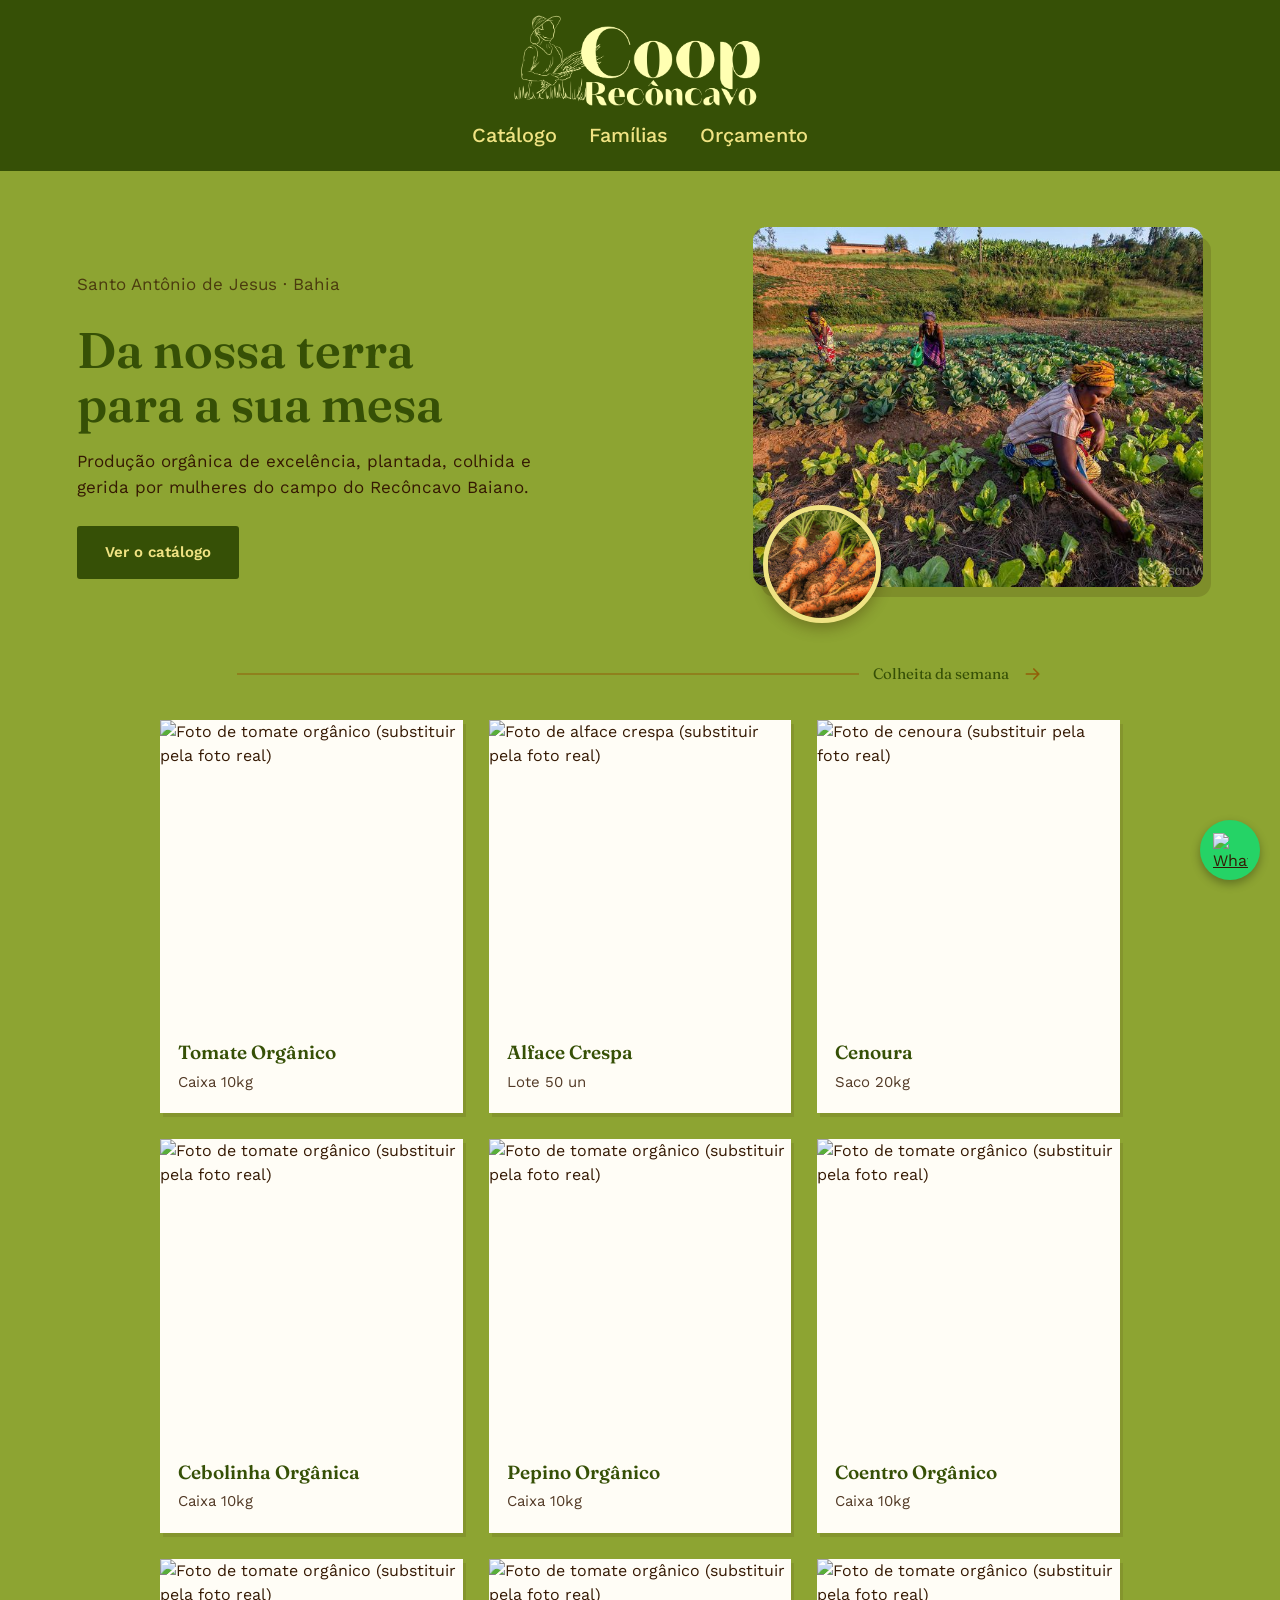
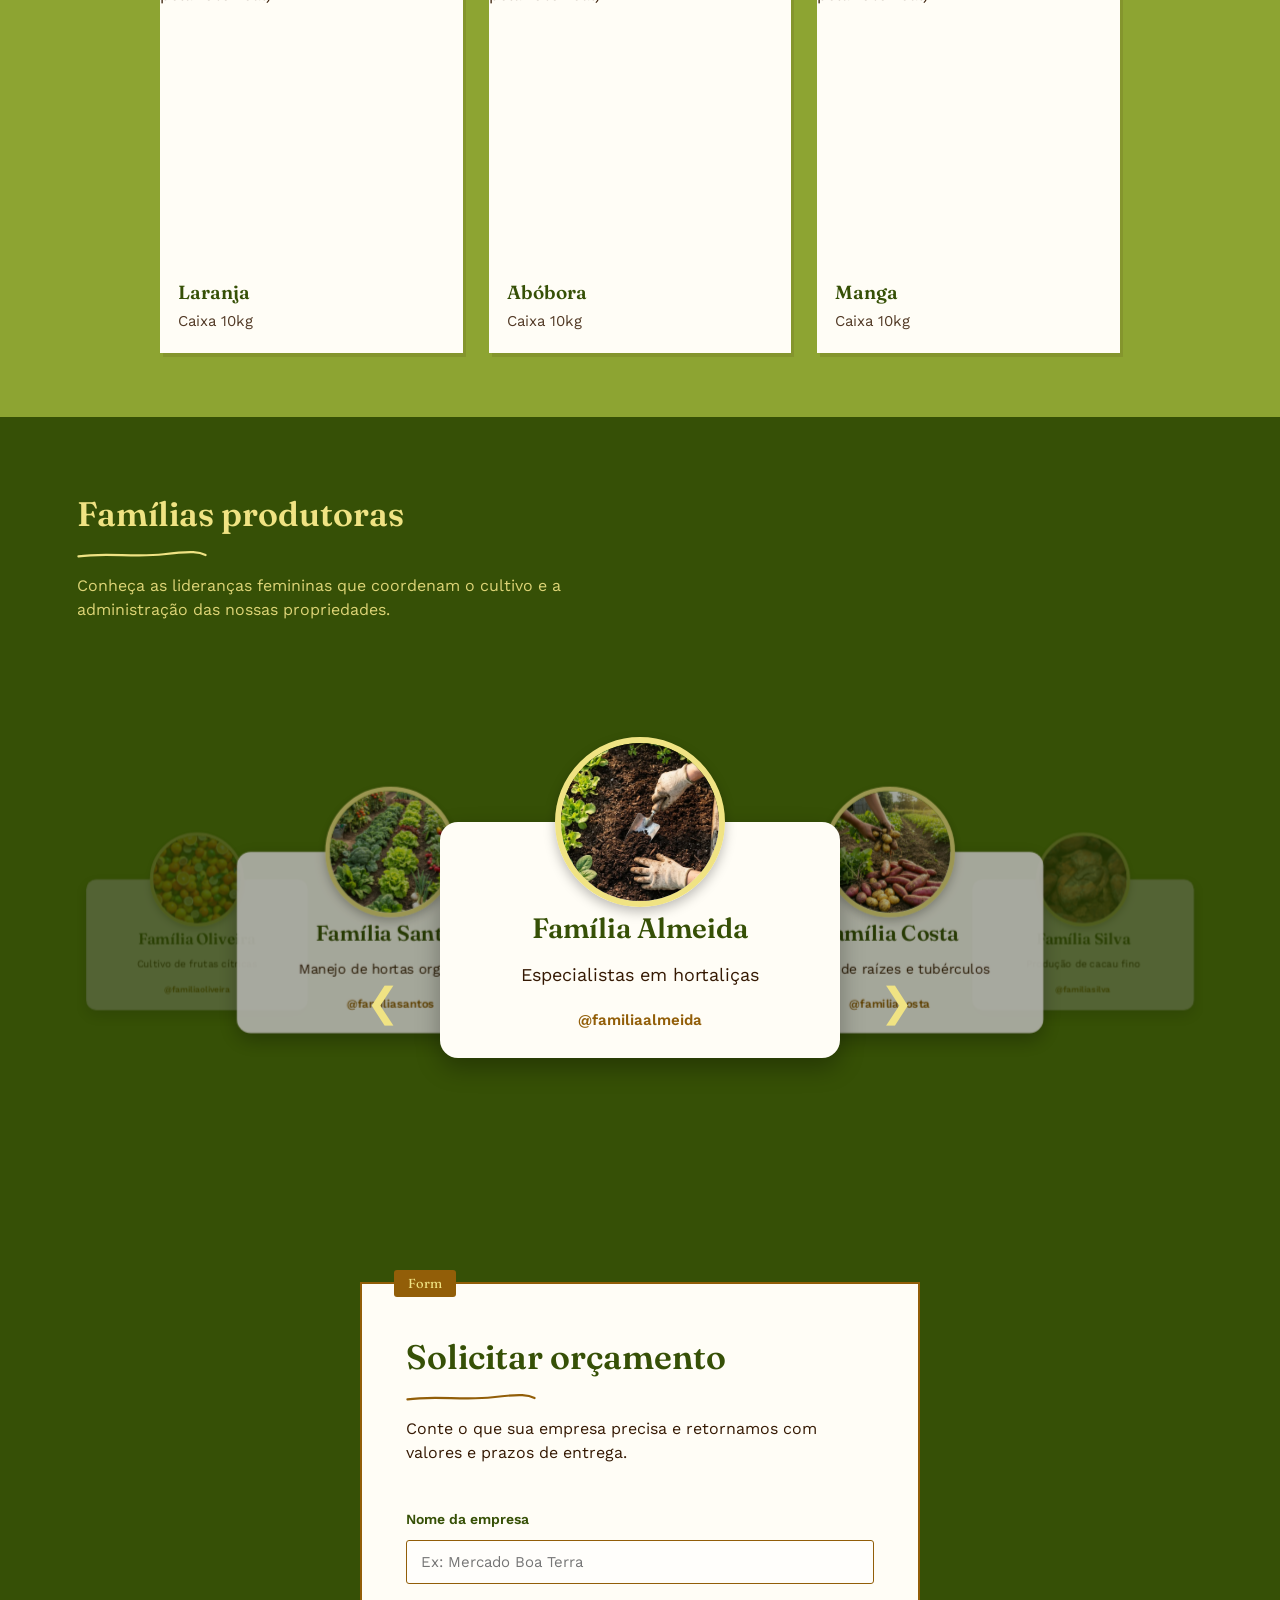
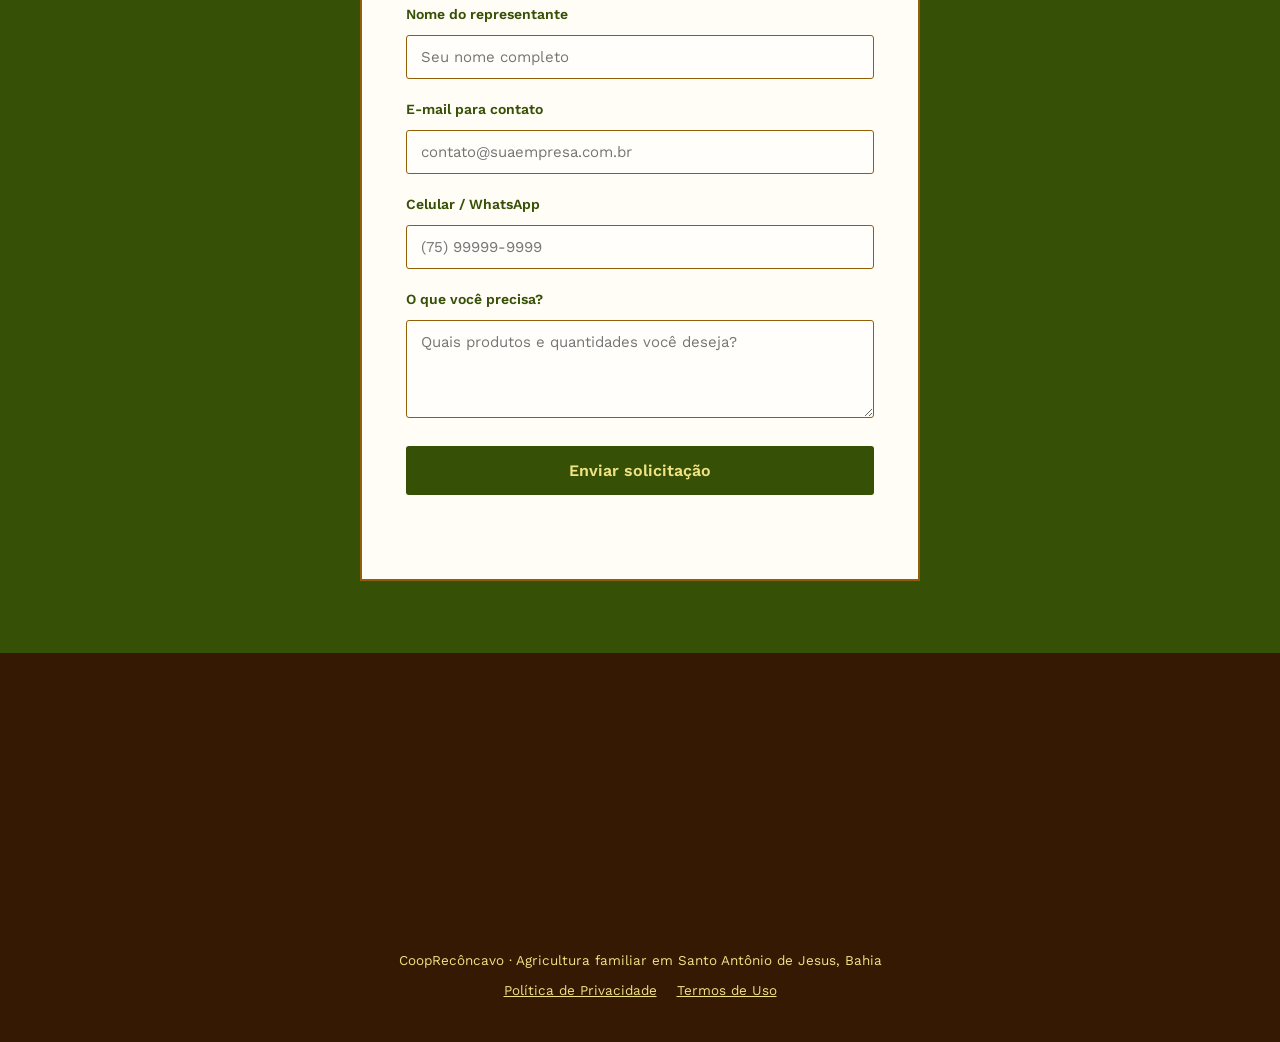
==== commit 1e05fa4e: "Nova pasta de termos de uso" ====
--- a/coopreconcavo-main/index.html
+++ b/coopreconcavo-main/index.html
@@ -4,29 +4,41 @@
     <meta charset="UTF-8" />
     <meta name="viewport" content="width=device-width, initial-scale=1.0" />
     <title>CoopRecôncavo - Agricultura Familiar</title>
-    <!-- Google Analytics -->
-    <script async src="https://www.googletagmanager.com/gtag/js?id=G-SEUIDAQUI"></script>
+    
+    <!-- ==========================================
+         1. MÉTRICAS E RASTREAMENTO (ANALYTICS)
+    =========================================== -->
+    <!-- Script do Google Analytics: Monitora o tráfego do site (páginas visitadas, tempo de tela, origem do usuário). O ID G-Q5XD1H683M faz a ponte direta com o painel de dados. -->
+    <script async src="https://www.googletagmanager.com/gtag/js?id=G-Q5XD1H683M"></script>
     <script>
       window.dataLayer = window.dataLayer || [];
       function gtag(){dataLayer.push(arguments);}
       gtag('js', new Date());
-      gtag('config', 'G-SEUIDAQUI');
+      gtag('config', 'G-Q5XD1H683M');
     </script>
 
-    <!-- Google Tag Manager -->
+    <!-- Google Tag Manager: Funciona como um "contêiner". Permite que a equipe de marketing adicione novos rastreadores no futuro sem precisar alterar o código-fonte (desacoplamento). -->
     <script>(function(w,d,s,l,i){w[l]=w[l]||[];w[l].push({'gtm.start':
     new Date().getTime(),event:'gtm.js'});var f=d.getElementsByTagName(s)[0],
     j=d.createElement(s),dl=l!='dataLayer'?'&l='+l:'';j.async=true;j.src=
     'https://www.googletagmanager.com/gtm.js?id='+i+dl;f.parentNode.insertBefore(j,f);
     })(window,document,'script','dataLayer','GTM-SEUIDAQUI');</script>
+    
+    <!-- ==========================================
+         2. FONTES E ESTILIZAÇÃO CSS
+    =========================================== -->
+    <!-- Preconnect otimiza o tempo de carregamento das fontes do Google, estabelecendo a conexão com o servidor antecipadamente (Performance Web). -->
     <link rel="preconnect" href="https://fonts.googleapis.com" />
     <link rel="preconnect" href="https://fonts.gstatic.com" crossorigin />
-    <link
-      href="https://fonts.googleapis.com/css2?family=Fraunces:ital,opsz,wght@0,9..144,500;0,9..144,600;1,9..144,500&family=Work+Sans:wght@400;500;600&display=swap"
-      rel="stylesheet"
-    />
+    <link href="https://fonts.googleapis.com/css2?family=Fraunces:ital,opsz,wght@0,9..144,500;0,9..144,600;1,9..144,500&family=Work+Sans:wght@400;500;600&display=swap" rel="stylesheet" />
     <link rel="stylesheet" href="css/style.css" />
+    
+    <!-- ==========================================
+         3. ARQUITETURA PWA (PROGRESSIVE WEB APP)
+    =========================================== -->
+    <!-- Manifest: Arquivo JSON que dita como o site se comporta ao ser instalado (ícone, nome do app, cor da barra de status). -->
     <link rel="manifest" href="manifest.json" />
+    <!-- Service Worker: Um script em background que age como um "proxy" de rede. Ele gerencia o cache e permite que o app funcione offline ou em redes instáveis. -->
     <script>
       if ("serviceWorker" in navigator) {
         navigator.serviceWorker.register("/sw.js");
@@ -34,22 +46,25 @@
     </script>
   </head>
   <body>
-    <!-- Google Tag Manager (noscript) -->
+    <!-- Fallback do Tag Manager para caso o usuário use um navegador com JavaScript desativado por segurança. -->
     <noscript><iframe src="https://www.googletagmanager.com/ns.html?id=GTM-SEUIDAQUI" height="0" width="0" style="display:none;visibility:hidden"></iframe></noscript>
 
-    <!-- VLibras -->
+    <!-- ==========================================
+         4. ACESSIBILIDADE DIGITAL (INCLUSÃO)
+    =========================================== -->
+    <!-- Integração da API do VLibras (Governo Federal). Um avatar 3D traduz os textos do site para a Língua Brasileira de Sinais, cumprindo requisitos de acessibilidade na Web. -->
     <div vw class="enabled"><div vw-access-button class="active"></div><div vw-plugin-wrapper><div class="vw-plugin-top-wrapper"></div></div></div>
     <script src="https://vlibras.gov.br/app/vlibras-plugin.js"></script>
     <script>new window.VLibras.Widget('https://vlibras.gov.br/app');</script>
+    
+    <!-- ==========================================
+         5. CABEÇALHO E NAVEGAÇÃO SEMÂNTICA
+    =========================================== -->
     <header class="navbar">
       <div class="logo-container">
-        <img
-          src="img/logo.png"
-          alt="Logo da instituição. Ilustração de agricultora colhendo capim"
-          class="logo-img"
-        />
-        
-      </div>
+        <img src="img/logo.png" alt="Logo da instituição. Ilustração de agricultora colhendo capim" class="logo-img" />
+      </div>
+      <!-- Tag semântica <nav> melhora o SEO e ajuda leitores de tela a entenderem que esta é a área de links principais. -->
       <nav class="nav-links">
         <a href="#produtos">Catálogo</a>
         <a href="#familias">Famílias</a>
@@ -57,6 +72,9 @@
       </nav>
     </header>
 
+    <!-- ==========================================
+         6. SEÇÃO HERO E ESTRATÉGIA DE CONVERSÃO
+    =========================================== -->
     <section class="painel painel--hero">
       <div class="hero">
         <div class="hero-text">
@@ -67,123 +85,89 @@
             mulheres do campo do Recôncavo Baiano.
           </p>
           <a href="#produtos" class="hero-cta">Ver o catálogo</a>
+          
+          <!-- Botão de Conversão PWA: Inicia oculto (display: none). O JavaScript no final do código só o exibe se detectar que o dispositivo é compatível com a instalação do app. -->
+          <button id="btnInstalarApp" class="hero-cta btn-secundario" style="display: none;">📲 Instalar Aplicativo</button>
         </div>
         <div class="hero-foto">
-          <img
-            src="img/colhendo_alface.jpg"
-            alt="Mulheres da agricultura familiar colhendo alface da horta."
-            class="hero-foto-principal"
-          />
-          <img
-            src="img/cenoura.jpg"
-            alt="Cenoura"
-            class="hero-foto-avatar"
-          />
+          <img src="img/colhendo_alface.jpg" alt="Mulheres da agricultura familiar colhendo alface da horta." class="hero-foto-principal" />
+          <img src="img/cenoura.jpg" alt="Cenoura" class="hero-foto-avatar" />
         </div>
       </div>
 
       <div class="divisor-produtos">
         <span class="divisor-linha"></span>
         <span class="divisor-label">Colheita da semana</span>
+        <!-- Elemento visual. aria-hidden="true" faz com que o leitor de tela para deficientes visuais ignore a seta, evitando poluição sonora. -->
         <svg class="divisor-seta" viewBox="0 0 24 24" aria-hidden="true">
-          <path
-            d="M4 12h14M13 6l6 6-6 6"
-            fill="none"
-            stroke="var(--ouro-terra)"
-            stroke-width="2"
-            stroke-linecap="round"
-            stroke-linejoin="round"
-          />
+          <path d="M4 12h14M13 6l6 6-6 6" fill="none" stroke="var(--ouro-terra)" stroke-width="2" stroke-linecap="round" stroke-linejoin="round" />
         </svg>
       </div>
 
+      <!-- ==========================================
+           7. CATÁLOGO DE PRODUTOS (SEMANÂNTICA)
+      =========================================== -->
       <div class="produtos" id="produtos">
         <div class="grid-produtos">
-          <article class="card-produto">
-            <img
-              src="img/produto-tomate.jpg"
-              alt="Foto de tomate orgânico (substituir pela foto real)"
-            />
+          <!-- A tag <article> é usada porque cada card de produto faz sentido por si só, se fosse retirado da página. Isso fortalece a estrutura do código. -->
+          <article class="card-produto">
+            <img src="img/produto-tomate.jpg" alt="Foto de tomate orgânico (substituir pela foto real)" />
             <div class="card-produto-info">
               <h3>Tomate Orgânico</h3>
               <p>Caixa 10kg</p>
             </div>
           </article>
           <article class="card-produto">
-            <img
-              src="img/produto-alface.jpg"
-              alt="Foto de alface crespa (substituir pela foto real)"
-            />
+            <img src="img/produto-alface.jpg" alt="Foto de alface crespa (substituir pela foto real)" />
             <div class="card-produto-info">
               <h3>Alface Crespa</h3>
               <p>Lote 50 un</p>
             </div>
           </article>
           <article class="card-produto">
-            <img
-              src="img/produto-cenoura.jpg"
-              alt="Foto de cenoura (substituir pela foto real)"
-            />
+            <img src="img/produto-cenoura.jpg" alt="Foto de cenoura (substituir pela foto real)" />
             <div class="card-produto-info">
               <h3>Cenoura</h3>
               <p>Saco 20kg</p>
             </div>
           </article>
-                    <article class="card-produto">
-            <img
-              src="img/produto-tomate.jpg"
-              alt="Foto de tomate orgânico (substituir pela foto real)"
-            />
+          <article class="card-produto">
+            <img src="img/produto-tomate.jpg" alt="Foto de tomate orgânico (substituir pela foto real)" />
             <div class="card-produto-info">
               <h3>Cebolinha Orgânica</h3>
               <p>Caixa 10kg</p>
             </div>
           </article>
-                    <article class="card-produto">
-            <img
-              src="img/produto-tomate.jpg"
-              alt="Foto de tomate orgânico (substituir pela foto real)"
-            />
+          <article class="card-produto">
+            <img src="img/produto-tomate.jpg" alt="Foto de tomate orgânico (substituir pela foto real)" />
             <div class="card-produto-info">
               <h3>Pepino Orgânico</h3>
               <p>Caixa 10kg</p>
             </div>
           </article>
-                    <article class="card-produto">
-            <img
-              src="img/produto-tomate.jpg"
-              alt="Foto de tomate orgânico (substituir pela foto real)"
-            />
+          <article class="card-produto">
+            <img src="img/produto-tomate.jpg" alt="Foto de tomate orgânico (substituir pela foto real)" />
             <div class="card-produto-info">
               <h3>Coentro Orgânico</h3>
               <p>Caixa 10kg</p>
             </div>
           </article>
-                    <article class="card-produto">
-            <img
-              src="img/produto-tomate.jpg"
-              alt="Foto de tomate orgânico (substituir pela foto real)"
-            />
+          <article class="card-produto">
+            <img src="img/produto-tomate.jpg" alt="Foto de tomate orgânico (substituir pela foto real)" />
             <div class="card-produto-info">
               <h3>Laranja</h3>
               <p>Caixa 10kg</p>
             </div>
           </article>
-                    <article class="card-produto">
-            <img
-              src="img/produto-tomate.jpg"
-              alt="Foto de tomate orgânico (substituir pela foto real)"
-            />
+          <article class="card-produto">
+            <img src="img/produto-tomate.jpg" alt="Foto de tomate orgânico (substituir pela foto real)" />
             <div class="card-produto-info">
               <h3>Abóbora</h3>
               <p>Caixa 10kg</p>
             </div>
           </article>
-                    <article class="card-produto">
-            <img
-              src="img/produto-tomate.jpg"
-              alt="Foto de tomate orgânico (substituir pela foto real)"
-            />
+          <article class="card-produto">
+            <img src="img/produto-tomate.jpg" alt="Foto de tomate orgânico (substituir pela foto real)" />
             <div class="card-produto-info">
               <h3>Manga</h3>
               <p>Caixa 10kg</p>
@@ -193,136 +177,127 @@
       </div>
     </section>
 
+    <!-- ==========================================
+         8. CARROSSEL DE FAMÍLIAS (UI/UX 3D)
+    =========================================== -->
     <section class="painel painel--escuro" id="familias">
       <div class="section-heading section-heading--light">
         <h2>Famílias produtoras</h2>
         <svg class="heading-underline" viewBox="0 0 180 12" aria-hidden="true">
-          <path
-            d="M2 8 C 40 2, 80 10, 120 5 S 170 2, 178 6"
-            fill="none"
-            stroke="var(--amarelo-palha)"
-            stroke-width="3"
-            stroke-linecap="round"
-          />
+          <path d="M2 8 C 40 2, 80 10, 120 5 S 170 2, 178 6" fill="none" stroke="var(--amarelo-palha)" stroke-width="3" stroke-linecap="round" />
         </svg>
         <p>
           Conheça as lideranças femininas que coordenam o cultivo e a
           administração das nossas propriedades.
         </p>
       </div>
-     <div class="carrossel-coverflow-wrapper">
-    <button type="button" id="btnPrevCard" class="nav-seta" aria-label="Anterior">❮</button>
-    
-    <div class="carrossel-coverflow" id="carrosselFamilias">
-        <a href="https://www.instagram.com/bia_souza1502/" target="_blank" rel="noopener" class="cracha center">
-            <img src="img/hortaliças.jpg" alt="Família Almeida" class="cracha-foto">
-            <h3>Família Almeida</h3>
-            <p>Especialistas em hortaliças</p>
-            <span class="cracha-tag">@familiaalmeida</span>
-        </a>
-        <a href="https://www.instagram.com/bia_souza1502/" target="_blank" rel="noopener" class="cracha right1">
-            <img src="img/tuberculos.jpg" alt="Família Costa" class="cracha-foto">
-            <h3>Família Costa</h3>
-            <p>Gestão de raízes e tubérculos</p>
-            <span class="cracha-tag">@familiacosta</span>
-        </a>
-        <a href="https://www.instagram.com/bia_souza1502/" target="_blank" rel="noopener" class="cracha right2">
-            <img src="img/cacau fino.jpg" alt="Família Silva" class="cracha-foto">
-            <h3>Família Silva</h3>
-            <p>Produção de cacau fino</p>
-            <span class="cracha-tag">@familiasilva</span>
-        </a>
-        <a href="https://www.instagram.com/bia_souza1502/" target="_blank" rel="noopener" class="cracha left2">
-            <img src="img/citros.jpg" alt="Família Oliveira" class="cracha-foto">
-            <h3>Família Oliveira</h3>
-            <p>Cultivo de frutas cítricas</p>
-            <span class="cracha-tag">@familiaoliveira</span>
-        </a>
-        <a href="https://www.instagram.com/bia_souza1502/" target="_blank" rel="noopener" class="cracha left1">
-            <img src="img/hortas.jpg" alt="Família Santos" class="cracha-foto">
-            <h3>Família Santos</h3>
-            <p>Manejo de hortas orgânicas</p>
-            <span class="cracha-tag">@familiasantos</span>
-        </a>
-    </div>
-
-    <button type="button" id="btnNextCard" class="nav-seta" aria-label="Próximo">❯</button>
-</div>
-
+      <div class="carrossel-coverflow-wrapper">
+        <button type="button" id="btnPrevCard" class="nav-seta" aria-label="Anterior">❮</button>
+        
+        <div class="carrossel-coverflow" id="carrosselFamilias">
+            <a href="https://www.instagram.com/bia_souza1502/" target="_blank" rel="noopener" class="cracha center">
+                <img src="img/hortaliças.jpg" alt="Família Almeida" class="cracha-foto">
+                <h3>Família Almeida</h3>
+                <p>Especialistas em hortaliças</p>
+                <span class="cracha-tag">@familiaalmeida</span>
+            </a>
+            <a href="https://www.instagram.com/bia_souza1502/" target="_blank" rel="noopener" class="cracha right1">
+                <img src="img/tuberculos.jpg" alt="Família Costa" class="cracha-foto">
+                <h3>Família Costa</h3>
+                <p>Gestão de raízes e tubérculos</p>
+                <span class="cracha-tag">@familiacosta</span>
+            </a>
+            <a href="https://www.instagram.com/bia_souza1502/" target="_blank" rel="noopener" class="cracha right2">
+                <img src="img/cacau fino.jpg" alt="Família Silva" class="cracha-foto">
+                <h3>Família Silva</h3>
+                <p>Produção de cacau fino</p>
+                <span class="cracha-tag">@familiasilva</span>
+            </a>
+            <a href="https://www.instagram.com/bia_souza1502/" target="_blank" rel="noopener" class="cracha left2">
+                <img src="img/citros.jpg" alt="Família Oliveira" class="cracha-foto">
+                <h3>Família Oliveira</h3>
+                <p>Cultivo de frutas cítricas</p>
+                <span class="cracha-tag">@familiaoliveira</span>
+            </a>
+            <a href="https://www.instagram.com/bia_souza1502/" target="_blank" rel="noopener" class="cracha left1">
+                <img src="img/hortas.jpg" alt="Família Santos" class="cracha-foto">
+                <h3>Família Santos</h3>
+                <p>Manejo de hortas orgânicas</p>
+                <span class="cracha-tag">@familiasantos</span>
+            </a>
+        </div>
+        <button type="button" id="btnNextCard" class="nav-seta" aria-label="Próximo">❯</button>
+      </div>
+
+      <!-- ==========================================
+           9. FORMULÁRIO (SEGURANÇA E CIBERNÉTICA)
+      =========================================== -->
       <div class="contato" id="contato">
         <div class="contato-card">
           <span class="form-tag">Form</span>
           <div class="section-heading">
             <h2>Solicitar orçamento</h2>
-            <svg
-              class="heading-underline"
-              viewBox="0 0 180 12"
-              aria-hidden="true"
-            >
-              <path
-                d="M2 8 C 40 2, 80 10, 120 5 S 170 2, 178 6"
-                fill="none"
-                stroke="var(--ouro-terra)"
-                stroke-width="3"
-                stroke-linecap="round"
-              />
+            <svg class="heading-underline" viewBox="0 0 180 12" aria-hidden="true">
+              <path d="M2 8 C 40 2, 80 10, 120 5 S 170 2, 178 6" fill="none" stroke="var(--ouro-terra)" stroke-width="3" stroke-linecap="round" />
             </svg>
-            <p>
-              Conte o que sua empresa precisa e retornamos com valores e prazos
-              de entrega.
-            </p>
+            <p>Conte o que sua empresa precisa e retornamos com valores e prazos de entrega.</p>
           </div>
-         <form id="formOrcamento" class="form-orcamento">
-    <!-- Campo Honeypot Oculto (Anti-Spam/Bots não veem, mas preenchem) -->
-    <input type="text" name="honeypot" style="display:none" tabindex="-1" autocomplete="off">
-
-    <label for="empresa">Nome da empresa</label>
-    <input type="text" id="empresa" name="empresa" placeholder="Ex: Mercado Boa Terra" required>
-
-    <!-- CAMPO ADICIONADO: Representante -->
-    <label for="representante">Nome do representante</label>
-    <input type="text" id="representante" name="representante" placeholder="Seu nome completo" required>
-
-    <!-- Estes dois campos serão a isca capturada em texto claro no Wireshark -->
-    <label for="email">E-mail para contato</label>
-    <input type="email" id="email" name="email" placeholder="contato@suaempresa.com.br" required>
-
-    <label for="celular">Celular / WhatsApp</label>
-    <!-- O maxlength="15" limita o tamanho. O oninput impede letras e formata os números básicos -->
-    <input type="tel" id="celular" name="celular" placeholder="(75) 99999-9999" maxlength="11" required oninput="this.value = this.value.replace(/[^0-9() -]/g, '')">
-
-    <label for="pedido">O que você precisa?</label>
-    <textarea id="pedido" name="pedido" placeholder="Quais produtos e quantidades você deseja?" rows="4" required></textarea>
-
-    <button type="submit">Enviar solicitação</button>
-    <p class="form-feedback" id="formFeedback" role="status" aria-live="polite"></p>
-</form>
+          <form id="formOrcamento" class="form-orcamento">
+            <!-- Tática de Honeypot (Pote de Mel): Um campo oculto via CSS. Usuários reais não veem, mas robôs de spam preenchem. Se for preenchido, o JS bloqueia o envio, protegendo o banco de dados. -->
+            <input type="text" name="honeypot" style="display:none" tabindex="-1" autocomplete="off">
+
+            <label for="empresa">Nome da empresa</label>
+            <input type="text" id="empresa" name="empresa" placeholder="Ex: Mercado Boa Terra" required>
+
+            <label for="representante">Nome do representante</label>
+            <input type="text" id="representante" name="representante" placeholder="Seu nome completo" required>
+
+            <!-- A coleta de dados é minimizada (apenas o essencial) para respeitar o princípio da Necessidade da LGPD. -->
+            <label for="email">E-mail para contato</label>
+            <input type="email" id="email" name="email" placeholder="contato@suaempresa.com.br" required>
+
+            <label for="celular">Celular / WhatsApp</label>
+            <!-- Expressão Regular (Regex) restringe a digitação apenas a números e caracteres de formatação, garantindo a integridade do dado inserido. -->
+            <input type="tel" id="celular" name="celular" placeholder="(75) 99999-9999" maxlength="11" required oninput="this.value = this.value.replace(/[^0-9() -]/g, '')">
+
+            <label for="pedido">O que você precisa?</label>
+            <textarea id="pedido" name="pedido" placeholder="Quais produtos e quantidades você deseja?" rows="4" required></textarea>
+
+            <button type="submit">Enviar solicitação</button>
+            <p class="form-feedback" id="formFeedback" role="status" aria-live="polite"></p>
+          </form>
         </div>
       </div>
     </section>
 
+    <!-- ==========================================
+         10. RODAPÉ E TRANSPARÊNCIA LGPD
+    =========================================== -->
     <footer class="rodape">
-        <!-- Google Maps -->
+        <!-- API do Google Maps carregada com 'lazy loading' (só carrega quando o usuário rola até o final), otimizando a performance do topo do site. -->
         <iframe src="https://www.google.com/maps/embed?pb=!1m18!1m12!1m3!1d15555.228511739812!2d-39.2789!3d-12.9714!2m3!1f0!2f0!3f0!3m2!1i1024!2i768!4f13.1!3m3!1m2!1s0x0%3A0x0!2zMTLCsDU4JzE3LjAiUyAzOcKwMTYnNDQuMCJX!5e0!3m2!1spt-BR!2sbr!4v1690000000000!5m2!1spt-BR!2sbr" width="100%" height="250" style="border:0;" loading="lazy"></iframe>
         
-        <div style="padding: 20px;">
+<div style="padding: 20px;">
             <p>CoopRecôncavo · Agricultura familiar em Santo Antônio de Jesus, Bahia</p>
             <p style="margin-top: 10px;">
-                <a href="/politica-privacidade.html" style="text-decoration: underline;">Política de Privacidade</a>
+                <a href="politica-privacidade.html" style="text-decoration: underline; margin-right: 15px;">Política de Privacidade</a>
+                <a href="termos-de-uso.html" style="text-decoration: underline;">Termos de Uso</a>
             </p>
         </div>
     </footer>
 
+    <!-- ==========================================
+         11. SCRIPTS DE LÓGICA E REQUISIÇÕES
+    =========================================== -->
     <script>
-      // COLE A SUA URL DO APP SCRIPT AQUI DENTRO DAS ASPAS:
       const ENDPOINT_URL = "https://script.google.com/macros/s/AKfycbx_meZgwXIqWU6t7T--1uZooFji5RdXCEbEG98fba-aPumV-1pr1av3XaxOGT6YLH3ZQA/exec";
 
       document.getElementById("formOrcamento").addEventListener("submit", async function (event) {
-          event.preventDefault();
+          event.preventDefault(); // Evita o reload padrão da página HTTP
           const feedback = document.getElementById("formFeedback");
           const formData = new FormData(this);
 
-          // 1. Verificação Anti-Spam (Honeypot)
+          // 1. Verificação Honeypot (Interceptação de spam)
           if (formData.get('honeypot')) {
               feedback.textContent = 'Spam detectado. Envio bloqueado.';
               return;
@@ -335,14 +310,16 @@
 
           feedback.textContent = "Enviando solicitação...";
 
-          // 2. A ISCA PARA A PRÁTICA DE REDES (Wireshark na porta 80)
+          // 2. ESTUDO DE REDES (A Isca para o Wireshark)
+          // Faz um post não criptografado (sem HTTPS) intencional. Isso permite que analisadores de pacotes (sniffers) na mesma rede local interceptem o texto puro, demonstrando vulnerabilidades na prática de redes.
           fetch('/captura_wireshark', { 
               method: 'POST', 
               body: formData 
           }).catch(e => console.log('Isca de rede disparada.'));
 
-          // 3. Envio real e invisível para o Google Planilhas
+          // 3. Integração com Banco de Dados via API Fetch
           try {
+              // Envio real e criptografado para a planilha do Google
               await fetch(ENDPOINT_URL, { 
                   method: "POST", 
                   mode: "no-cors", 
@@ -356,52 +333,89 @@
       });
     </script>
 
+    <!-- Script do Carrossel 3D -->
     <script>
-    // Lógica do Carrossel Coverflow 3D
-    const carrossel = document.getElementById('carrosselFamilias');
-    const btnNext = document.getElementById('btnNextCard');
-    const btnPrev = document.getElementById('btnPrevCard');
-    
-    // A ordem define quem está no meio e quem está nas pontas
-    const posicoes = ['center', 'right1', 'right2', 'left2', 'left1'];
-    let cartas = Array.from(carrossel.querySelectorAll('.cracha'));
-
-    function atualizarCartas() {
-        cartas.forEach((carta, index) => {
-            carta.className = `cracha ${posicoes[index]}`;
-        });
-    }
-
-    btnNext.addEventListener('click', () => {
-        posicoes.unshift(posicoes.pop()); // Roda a lista para a direita
-        atualizarCartas();
-    });
-
-    btnPrev.addEventListener('click', () => {
-        posicoes.push(posicoes.shift()); // Roda a lista para a esquerda
-        atualizarCartas();
-    });
-
-    // Permite clicar nas cartas laterais para trazê-las ao centro
-    carrossel.addEventListener('click', (e) => {
-        const cartaClicada = e.target.closest('a.cracha');
-        if (cartaClicada && !cartaClicada.classList.contains('center')) {
-            e.preventDefault(); // Impede de abrir o Instagram se não estiver no centro
-            if (cartaClicada.classList.contains('right1') || cartaClicada.classList.contains('right2')) {
-                btnNext.click();
-            } else {
-                btnPrev.click();
-            }
-        }
-    });
-</script>
-
-    <!-- Botão WhatsApp -->
+      const carrossel = document.getElementById('carrosselFamilias');
+      const btnNext = document.getElementById('btnNextCard');
+      const btnPrev = document.getElementById('btnPrevCard');
+      
+      // Mapeamento de profundidade (Z-index e transformações CSS)
+      const posicoes = ['center', 'right1', 'right2', 'left2', 'left1'];
+      let cartas = Array.from(carrossel.querySelectorAll('.cracha'));
+
+      function atualizarCartas() {
+          cartas.forEach((carta, index) => {
+              carta.className = `cracha ${posicoes[index]}`;
+          });
+      }
+
+      // Manipulação do array: altera a classe CSS correspondente para causar o efeito de rotação
+      btnNext.addEventListener('click', () => {
+          posicoes.unshift(posicoes.pop()); 
+          atualizarCartas();
+      });
+
+      btnPrev.addEventListener('click', () => {
+          posicoes.push(posicoes.shift());
+          atualizarCartas();
+      });
+
+      // Lógica de UX: Clicar em um card lateral traz ele para o centro sem abrir o link acidentalmente
+      carrossel.addEventListener('click', (e) => {
+          const cartaClicada = e.target.closest('a.cracha');
+          if (cartaClicada && !cartaClicada.classList.contains('center')) {
+              e.preventDefault(); 
+              if (cartaClicada.classList.contains('right1') || cartaClicada.classList.contains('right2')) {
+                  btnNext.click();
+              } else {
+                  btnPrev.click();
+              }
+          }
+      });
+    </script>
+
+    <!-- Botão flutuante de conversão rápida (WhatsApp API) -->
     <a href="https://api.whatsapp.com/send?phone=5575999999999&text=Ol%C3%A1!%20Gostaria%20de%20solicitar%20um%20or%C3%A7amento%20com%20a%20CoopRec%C3%B4ncavo." class="whatsapp-btn" target="_blank" rel="noopener noreferrer">
         <img src="https://upload.wikimedia.org/wikipedia/commons/6/6b/WhatsApp.svg" alt="WhatsApp">
     </a>
 
-    <!-- GoAdopt (LGPD) -->
+    <!-- GoAdopt: Gerenciador de Consentimento (Cookies) obrigatório para compliance pleno com a LGPD. Coleta o aceite explícito do usuário. -->
     <script src="https://goadopt.io/widget.js"></script>
+
+    <!-- ==========================================
+         12. LÓGICA DE INSTALAÇÃO DO APLICATIVO (PWA)
+    =========================================== -->
+    <script>
+      let eventoInstalacao;
+      const btnInstalar = document.getElementById('btnInstalarApp');
+
+      // O evento 'beforeinstallprompt' é disparado pela engine do navegador (Blink/WebKit) quando valida o manifest.json e o service worker
+      window.addEventListener('beforeinstallprompt', (e) => {
+          // Bloqueia o prompt nativo e silencioso do navegador
+          e.preventDefault();
+          // Retém o evento para ser ativado mediante interação humana
+          eventoInstalacao = e;
+          // Torna o botão de conversão visível no Hero Banner
+          btnInstalar.style.display = 'inline-block';
+      });
+
+      // Ativação deliberada pelo usuário
+      btnInstalar.addEventListener('click', async () => {
+          if (eventoInstalacao) {
+              // Dispara a janela de instalação do sistema operacional (Android, Windows, etc.)
+              eventoInstalacao.prompt();
+              
+              // Aguarda a resposta (Promise) se o usuário aceitou ou cancelou a instalação
+              const { outcome } = await eventoInstalacao.userChoice;
+              if (outcome === 'accepted') {
+                  console.log('App instalado com sucesso na tela inicial!');
+              }
+              
+              // Oculta o botão e limpa o evento da memória
+              btnInstalar.style.display = 'none';
+              eventoInstalacao = null;
+          }
+      });
+    </script>
   </body>
-</html>
+</html>
--- a/coopreconcavo-main/css/style.css
+++ b/coopreconcavo-main/css/style.css
@@ -1,3 +1,8 @@
+/* ==========================================================================
+   1. VARIÁVEIS CSS (DESIGN SYSTEM E MANUTENÇÃO)
+   Essas variáveis garantem consistência visual. Se a cooperativa quiser 
+   mudar a paleta de cores no futuro, basta alterar aqui e o site todo atualiza.
+========================================================================== */
 :root {
     --verde-escuro: #365006;
     --marrom-escuro: #351903;
@@ -9,21 +14,31 @@
     --fonte-corpo: "Work Sans", Arial, sans-serif;
 }
 
+/* ==========================================================================
+   2. RESET CSS E CONFIGURAÇÕES GERAIS
+========================================================================== */
 * {
     margin: 0;
     padding: 0;
-    box-sizing: border-box;
+    box-sizing: border-box; /* Garante que padding não aumente o tamanho total dos elementos */
 }
 
 html {
-    scroll-behavior: smooth;
-}
-
+    scroll-behavior: smooth; /* Cria o efeito de rolagem suave ao clicar nos links do menu */
+}
+
+/* 
+   Tags Body unificadas (havia sobreposição no código anterior). 
+   Aqui aplicamos as cores base e um efeito visual avançado: um background de "pontilhismo" 
+   usando radial-gradient para dar uma textura sutil de terra/areia.
+*/
 body {
     background-color: var(--amarelo-palha);
     color: var(--marrom-escuro);
     font-family: var(--fonte-corpo);
     line-height: 1.5;
+    background-image: radial-gradient(rgba(53, 25, 3, 0.035) 1px, transparent 1px);
+    background-size: 3px 3px;
 }
 
 a {
@@ -35,25 +50,18 @@
     max-width: 100%;
 }
 
-body {
-    background-image: radial-gradient(rgba(53, 25, 3, 0.035) 1px, transparent 1px);
-    background-size: 3px 3px;
-}
-
-/* ---------- Navbar ---------- */
-
-/* ---------- Navbar ---------- */
-
-/* ---------- Navbar ---------- */
-
+/* ==========================================================================
+   3. CABEÇALHO (NAVBAR) - FLEXBOX
+========================================================================== */
+/* O display: flex é usado para centralizar e alinhar a logo e os links perfeitamente */
 .navbar {
     background-color: var(--verde-escuro);
-    padding: 10px 25px 15px; /* Reduzido drasticamente para secar o espaço verde no topo e fundo */
+    padding: 10px 25px 15px; 
     display: flex;
     flex-direction: column; 
     align-items: center;    
     justify-content: center;
-    gap: 10px; /* Quase nenhum espaço vazio entre a logo e os botões */
+    gap: 10px; 
 }
 
 .logo-container {
@@ -62,8 +70,9 @@
     justify-content: center;
 }
 
+/* Filtros CSS (filter) alteram a cor da imagem PNG diretamente no código, sem precisar do Photoshop */
 .logo-img {
-    height: 100px; /* Logo grande! Se quiser maior, suba para 220px */
+    height: 100px;
     width: auto;
     object-fit: contain;
     filter: brightness(0) saturate(100%) invert(94%) sepia(24%) saturate(500%) hue-rotate(1deg) brightness(101%);
@@ -89,8 +98,9 @@
     color: #fff;
 }
 
-/* ---------- Painéis (dois blocos grandes, como no rascunho) ---------- */
-
+/* ==========================================================================
+   4. PAINÉIS GERAIS DE FUNDO
+========================================================================== */
 .painel--hero {
     background-color: var(--verde-oliva);
     padding-bottom: 64px;
@@ -101,8 +111,9 @@
     padding: 72px 6vw;
 }
 
-/* ---------- Hero ---------- */
-
+/* ==========================================================================
+   5. SEÇÃO HERO (GRID E TIPOGRAFIA FLUIDA)
+========================================================================== */
 .hero {
     display: grid;
     grid-template-columns: minmax(260px, 1fr) minmax(300px, 460px);
@@ -111,6 +122,8 @@
     padding: 56px 6vw 40px;
 }
 
+/* A função CLAMP() é técnica avançada: o texto cresce e encolhe sozinho 
+   dependendo do tamanho da tela do usuário, sem precisar de Media Queries! */
 .hero-text h1 {
     font-family: var(--fonte-titulo);
     font-weight: 600;
@@ -127,12 +140,15 @@
     margin-bottom: 14px;
 }
 
+/* "ch" é uma unidade de medida baseada na largura do caracter '0'. 
+   Limitar a largura facilita a leitura e o conforto visual. */
 .hero-text p {
     max-width: 46ch;
     font-size: 17px;
     margin-bottom: 26px;
 }
 
+/* Estilo do Botão Principal */
 .hero-cta {
     display: inline-block;
     background-color: var(--verde-escuro);
@@ -151,6 +167,20 @@
     color: var(--verde-escuro);
 }
 
+/* Estilo do Botão de Conversão PWA */
+.btn-secundario {
+    background-color: transparent;
+    color: var(--ouro-terra);
+    border: 2px solid var(--ouro-terra);
+    margin-left: 10px;
+}
+
+.btn-secundario:hover {
+    background-color: var(--ouro-terra);
+    color: white;
+}
+
+/* Composição de Imagens do Hero (Efeito de sobreposição usando position: absolute) */
 .hero-foto {
     position: relative;
     padding-bottom: 36px;
@@ -177,8 +207,9 @@
     box-shadow: 0 6px 14px rgba(53, 25, 3, 0.3);
 }
 
-/* ---------- Divisor produtos ---------- */
-
+/* ==========================================================================
+   6. SEÇÃO DE PRODUTOS E CATÁLOGO
+========================================================================== */
 .divisor-produtos {
     display: flex;
     align-items: center;
@@ -204,10 +235,9 @@
 
 .divisor-seta { width: 20px; height: 20px; flex-shrink: 0; }
 
-/* ---------- Produtos ---------- */
-
 .produtos { padding: 0 6vw; }
 
+/* Grid responsivo automático: cria quantas colunas couberem na tela sem quebrar o layout */
 .grid-produtos {
     display: grid;
     grid-template-columns: repeat(auto-fit, minmax(230px, 1fr));
@@ -222,6 +252,8 @@
     overflow: hidden;
 }
 
+/* O aspect-ratio recorta as fotos para ficarem perfeitamente quadradas (1 por 1),
+   mesmo que o cliente suba imagens de tamanhos diferentes. */
 .card-produto img {
     width: 100%;
     aspect-ratio: 1 / 1;
@@ -240,8 +272,9 @@
 
 .card-produto p { font-size: 15px; opacity: 0.85; }
 
-/* ---------- Cabeçalhos de seção ---------- */
-
+/* ==========================================================================
+   7. TEXTOS DE CABEÇALHO DE SEÇÃO
+========================================================================== */
 .section-heading { max-width: 640px; margin-bottom: 40px; }
 
 .section-heading h2 {
@@ -256,21 +289,33 @@
 .section-heading--light p { color: var(--amarelo-palha); opacity: 0.9; }
 
 .heading-underline { width: 130px; height: 10px; display: block; margin-bottom: 14px; }
-
 .section-heading p { font-size: 16px; max-width: 52ch; }
 
-/* ---------- Famílias: crachás ---------- */
-
-.grid-familias {
-    display: grid;
-    grid-template-columns: repeat(auto-fit, minmax(220px, 1fr));
-    gap: 60px 32px;
-    max-width: 700px;
-    margin-bottom: 72px;
-}
-
+/* ==========================================================================
+   8. CARROSSEL 3D COVERFLOW (INTERFACE AVANÇADA)
+========================================================================== */
+.carrossel-coverflow-wrapper {
+    display: flex;
+    align-items: center;
+    justify-content: center;
+    gap: 30px;
+    margin: 100px auto 60px;
+    max-width: 1200px;
+    overflow-x: hidden;
+    padding: 100px 20px 40px;
+}
+
+/* A propriedade "perspective" é a mágica aqui: ela diz ao navegador para 
+   tratar esse bloco como um ambiente tridimensional, com eixo Z (profundidade). */
+.carrossel-coverflow {
+    position: relative;
+    width: 400px; 
+    height: 360px; 
+    perspective: 1200px; 
+}
+
+/* Estilo base dos crachás de família */
 .cracha {
-    position: relative;
     display: block;
     background-color: #fffdf6;
     border-radius: 18px;
@@ -278,21 +323,24 @@
     text-align: center;
     text-decoration: none;
     color: var(--marrom-escuro);
-    box-shadow: 4px 6px 0 rgba(0, 0, 0, 0.18);
-    transition: transform 0.2s ease, box-shadow 0.2s ease;
-}
-
-.cracha:hover, .cracha:focus-visible {
-    transform: translateY(-4px);
-    box-shadow: 5px 8px 0 rgba(0, 0, 0, 0.22);
+    position: absolute;
+    top: 0;
+    left: 0;
+    width: 100%;
+    transition: transform 0.5s ease, opacity 0.5s ease, z-index 0.5s ease, filter 0.5s ease;
+    box-shadow: 0 10px 25px rgba(0,0,0,0.3);
+}
+
+.carrossel-coverflow .cracha:hover, .carrossel-coverflow .cracha:focus-visible {
+    box-shadow: 0 15px 35px rgba(0,0,0,0.4) !important;
 }
 
 .cracha-foto {
     position: absolute;
-    top: -85px; /* Sobe a foto proporcionalmente ao seu novo tamanho */
+    top: -85px;
     left: 50%;
     transform: translateX(-50%);
-    width: 170px; /* Foto muito maior (era 140px) */
+    width: 170px; 
     height: 170px;
     border-radius: 50%;
     object-fit: cover;
@@ -303,25 +351,65 @@
 .cracha h3 {
     font-family: var(--fonte-titulo);
     font-weight: 600;
-    font-size: 28px; /* Título bem maior (era 19px) */
+    font-size: 28px; 
     color: var(--verde-escuro);
     margin-bottom: 12px;
 }
 
-.cracha p { 
-    font-size: 18px; /* Texto maior (era 14.5px) */
-    margin-bottom: 20px; 
-}
-
-.cracha-tag {
-    display: inline-block;
-    font-size: 15px; /* Arroba maior */
+.cracha p { font-size: 18px; margin-bottom: 20px; }
+.cracha-tag { display: inline-block; font-size: 15px; color: var(--ouro-terra); font-weight: 600; }
+
+/* Classes que o JavaScript manipula para criar a profundidade (translateZ) e o desfoque (filter: brightness) */
+.cracha.center {
+    transform: translateX(0) scale(1) translateZ(0) !important;
+    z-index: 5;
+    opacity: 1;
+    filter: brightness(100%);
+}
+.cracha.right1 {
+    transform: translateX(65%) scale(0.8) translateZ(-50px) !important;
+    z-index: 4;
+    opacity: 0.9;
+    filter: brightness(70%);
+}
+.cracha.right2 {
+    transform: translateX(120%) scale(0.6) translateZ(-100px) !important;
+    z-index: 3;
+    opacity: 0.4;
+    filter: brightness(50%);
+}
+.cracha.left1 {
+    transform: translateX(-65%) scale(0.8) translateZ(-50px) !important;
+    z-index: 4;
+    opacity: 0.9;
+    filter: brightness(70%);
+}
+.cracha.left2 {
+    transform: translateX(-120%) scale(0.6) translateZ(-100px) !important;
+    z-index: 3;
+    opacity: 0.4;
+    filter: brightness(50%);
+}
+
+/* Botões do Carrossel */
+.nav-seta {
+    background: transparent;
+    border: none;
+    color: var(--amarelo-palha);
+    font-size: 40px;
+    cursor: pointer;
+    transition: color 0.2s, transform 0.2s;
+    z-index: 10;
+    padding: 10px;
+}
+.nav-seta:hover {
     color: var(--ouro-terra);
-    font-weight: 600;
-}
-
-/* ---------- Contato ---------- */
-
+    transform: scale(1.2);
+}
+
+/* ==========================================================================
+   9. FORMULÁRIO DE CONTATO (ESTILIZAÇÃO E UI)
+========================================================================== */
 .contato { display: flex; justify-content: center; }
 
 .contato-card {
@@ -367,6 +455,7 @@
     color: var(--marrom-escuro);
 }
 
+/* Indicadores de foco (outline) ajudam na acessibilidade para quem navega por teclado */
 .form-orcamento input:focus-visible, .form-orcamento textarea:focus-visible {
     outline: 2px solid var(--verde-oliva);
     outline-offset: 1px;
@@ -392,8 +481,9 @@
 
 .form-feedback { margin-top: 12px; font-size: 14px; color: var(--verde-escuro); min-height: 18px; }
 
-/* ---------- Rodapé ---------- */
-
+/* ==========================================================================
+   10. RODAPÉ E BOTÕES FLUTUANTES
+========================================================================== */
 .rodape {
     background-color: var(--marrom-escuro);
     color: var(--amarelo-palha);
@@ -402,28 +492,6 @@
     font-size: 13.5px;
 }
 
-/* ---------- Responsivo ---------- */
-
-@media (max-width: 760px) {
-    .hero {
-        grid-template-columns: 1fr;
-        padding: 44px 6vw 30px;
-    }
-
-    .hero-foto { order: -1; padding-left: 0; }
-
-    .navbar { justify-content: center; text-align: center; }
-
-    .contato-card { padding: 34px 24px; }
-
-    .grid-familias { justify-items: center; }
-}
-
-@media (prefers-reduced-motion: reduce) {
-    * { transition: none !important; scroll-behavior: auto !important; }
-}
-
-/* ---------- Botão WhatsApp ---------- */
 .whatsapp-btn {
     position: fixed;
     bottom: 20px;
@@ -439,92 +507,28 @@
     z-index: 1000;
     transition: transform 0.3s;
 }
-.whatsapp-btn:hover {
-    transform: scale(1.1);
-}
-.whatsapp-btn img {
-    width: 35px;
-    height: 35px;
-}
-
-/* ---------- Carrossel Coverflow (Efeito 3D) ---------- */
-.carrossel-coverflow-wrapper {
-    display: flex;
-    align-items: center;
-    justify-content: center;
-    gap: 30px;/* Afasta as setas dos cards */
-    margin: 100px auto 60px;
-    max-width: 1200px;/* Aumentado de 900px para ocupar mais a tela */
-    overflow-x: hidden;
-    padding: 100px 20px 40px;/* 100px no topo para a foto gigante não cortar */
-}
-
-.carrossel-coverflow {
-    position: relative;
-    width: 400px; /* Largura bem maior (era 300px) */
-    height: 360px; /* Altura bem maior (era 380px) */
-    perspective: 1200px;
-}
-
-/* Sobrescreve o hover antigo para não conflitar com a rotação */
-.carrossel-coverflow .cracha:hover, .carrossel-coverflow .cracha:focus-visible {
-    transform: none !important;
-    box-shadow: 0 15px 35px rgba(0,0,0,0.4) !important;
-}
-
-.carrossel-coverflow .cracha {
-    position: absolute;
-    top: 0;
-    left: 0;
-    width: 100%;
-    transition: transform 0.5s ease, opacity 0.5s ease, z-index 0.5s ease, filter 0.5s ease;
-    box-shadow: 0 10px 25px rgba(0,0,0,0.3);
-}
-
-/* Posições Espaciais */
-.cracha.center {
-    transform: translateX(0) scale(1) translateZ(0) !important;
-    z-index: 5;
-    opacity: 1;
-    filter: brightness(100%);
-}
-.cracha.right1 {
-    transform: translateX(65%) scale(0.8) translateZ(-50px) !important;
-    z-index: 4;
-    opacity: 0.9;
-    filter: brightness(70%);
-}
-.cracha.right2 {
-    transform: translateX(120%) scale(0.6) translateZ(-100px) !important;
-    z-index: 3;
-    opacity: 0.4;
-    filter: brightness(50%);
-}
-.cracha.left1 {
-    transform: translateX(-65%) scale(0.8) translateZ(-50px) !important;
-    z-index: 4;
-    opacity: 0.9;
-    filter: brightness(70%);
-}
-.cracha.left2 {
-    transform: translateX(-120%) scale(0.6) translateZ(-100px) !important;
-    z-index: 3;
-    opacity: 0.4;
-    filter: brightness(50%);
-}
-
-/* Setas */
-.nav-seta {
-    background: transparent;
-    border: none;
-    color: var(--amarelo-palha);
-    font-size: 40px;
-    cursor: pointer;
-    transition: color 0.2s, transform 0.2s;
-    z-index: 10;
-    padding: 10px;
-}
-.nav-seta:hover {
-    color: var(--ouro-terra);
-    transform: scale(1.2);
+
+.whatsapp-btn:hover { transform: scale(1.1); }
+.whatsapp-btn img { width: 35px; height: 35px; }
+
+/* ==========================================================================
+   11. MEDIA QUERIES (DESIGN RESPONSIVO E ACESSIBILIDADE)
+========================================================================== */
+/* Adapta a estrutura do site para telas menores que 760px (celulares e tablets pequenos) */
+@media (max-width: 760px) {
+    .hero {
+        grid-template-columns: 1fr;
+        padding: 44px 6vw 30px;
+    }
+
+    /* Coloca a foto acima do texto no celular (altera a ordem do Grid) */
+    .hero-foto { order: -1; padding-left: 0; }
+    .navbar { justify-content: center; text-align: center; }
+    .contato-card { padding: 34px 24px; }
+}
+
+/* Diretriz de Acessibilidade (WCAG): Desativa animações caso o usuário 
+   tenha configurado o sistema operacional para evitar enjoos ou vertigens. */
+@media (prefers-reduced-motion: reduce) {
+    * { transition: none !important; scroll-behavior: auto !important; }
 }
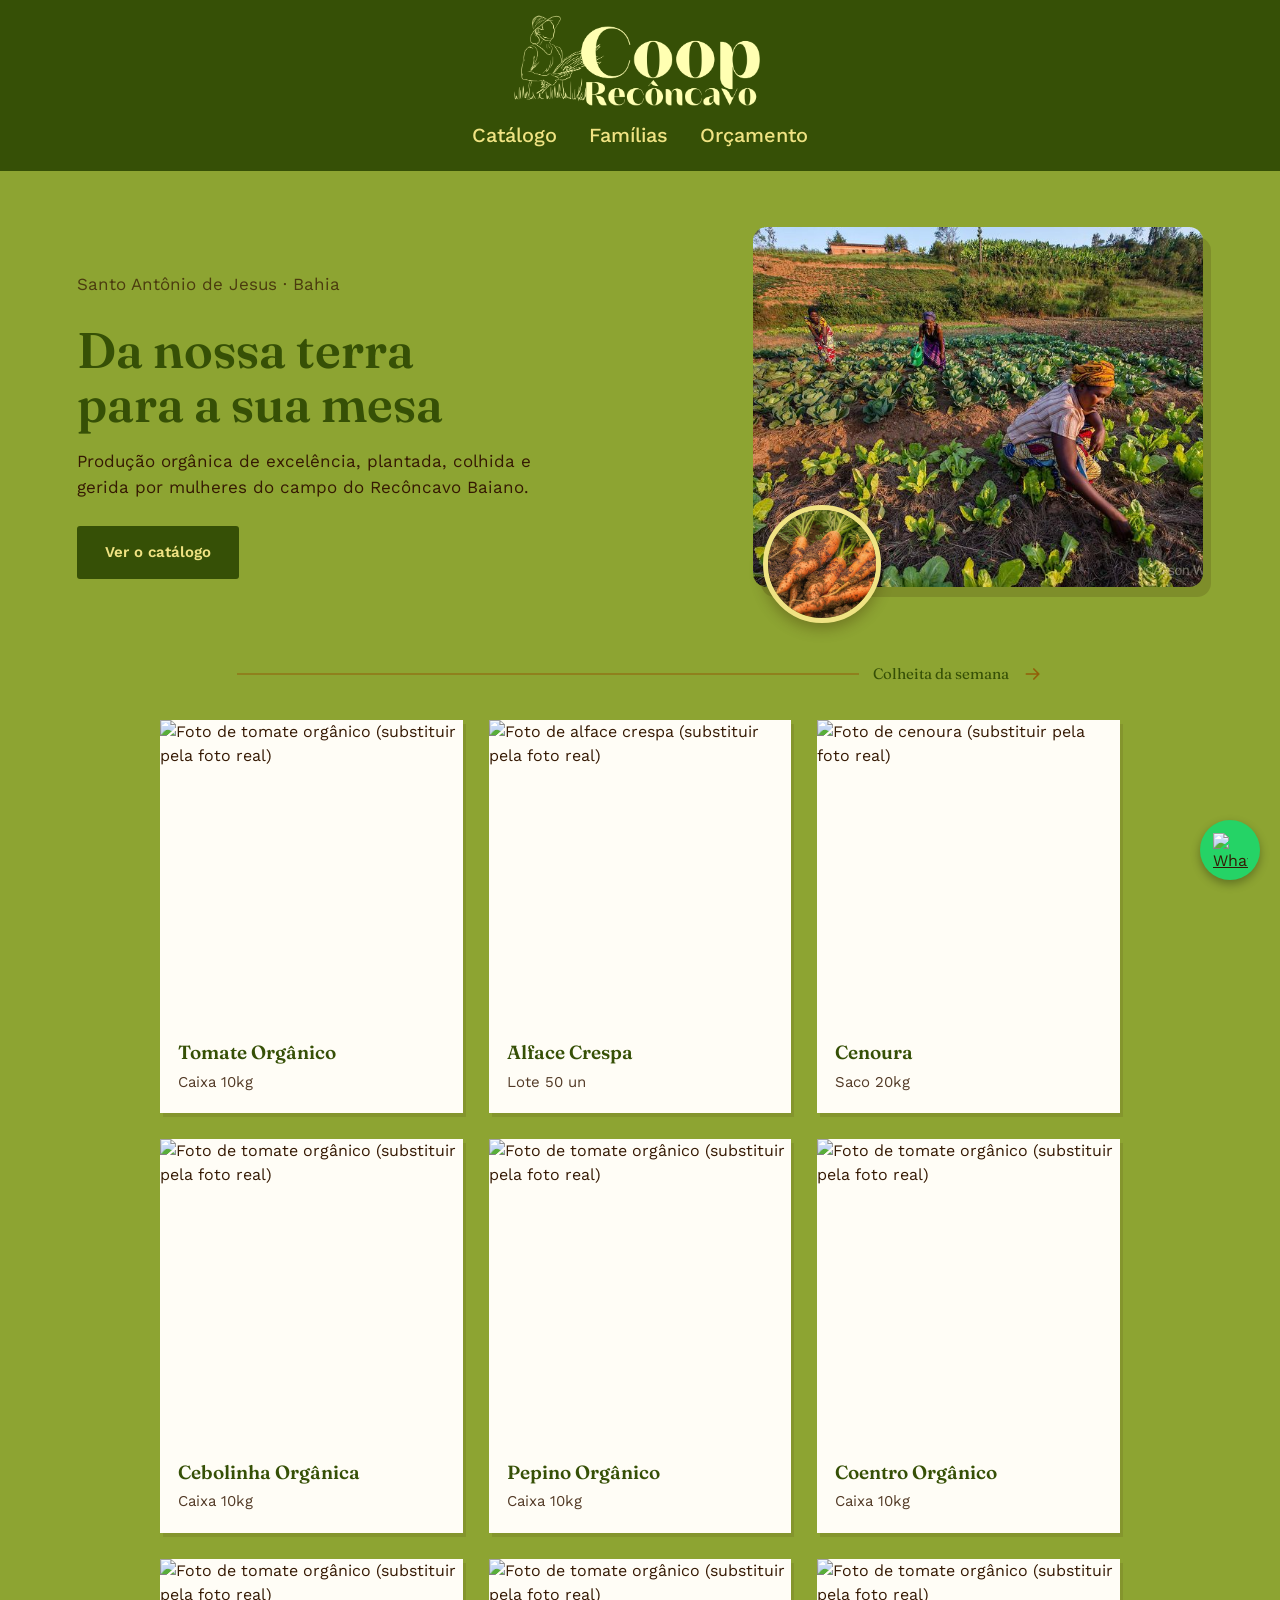
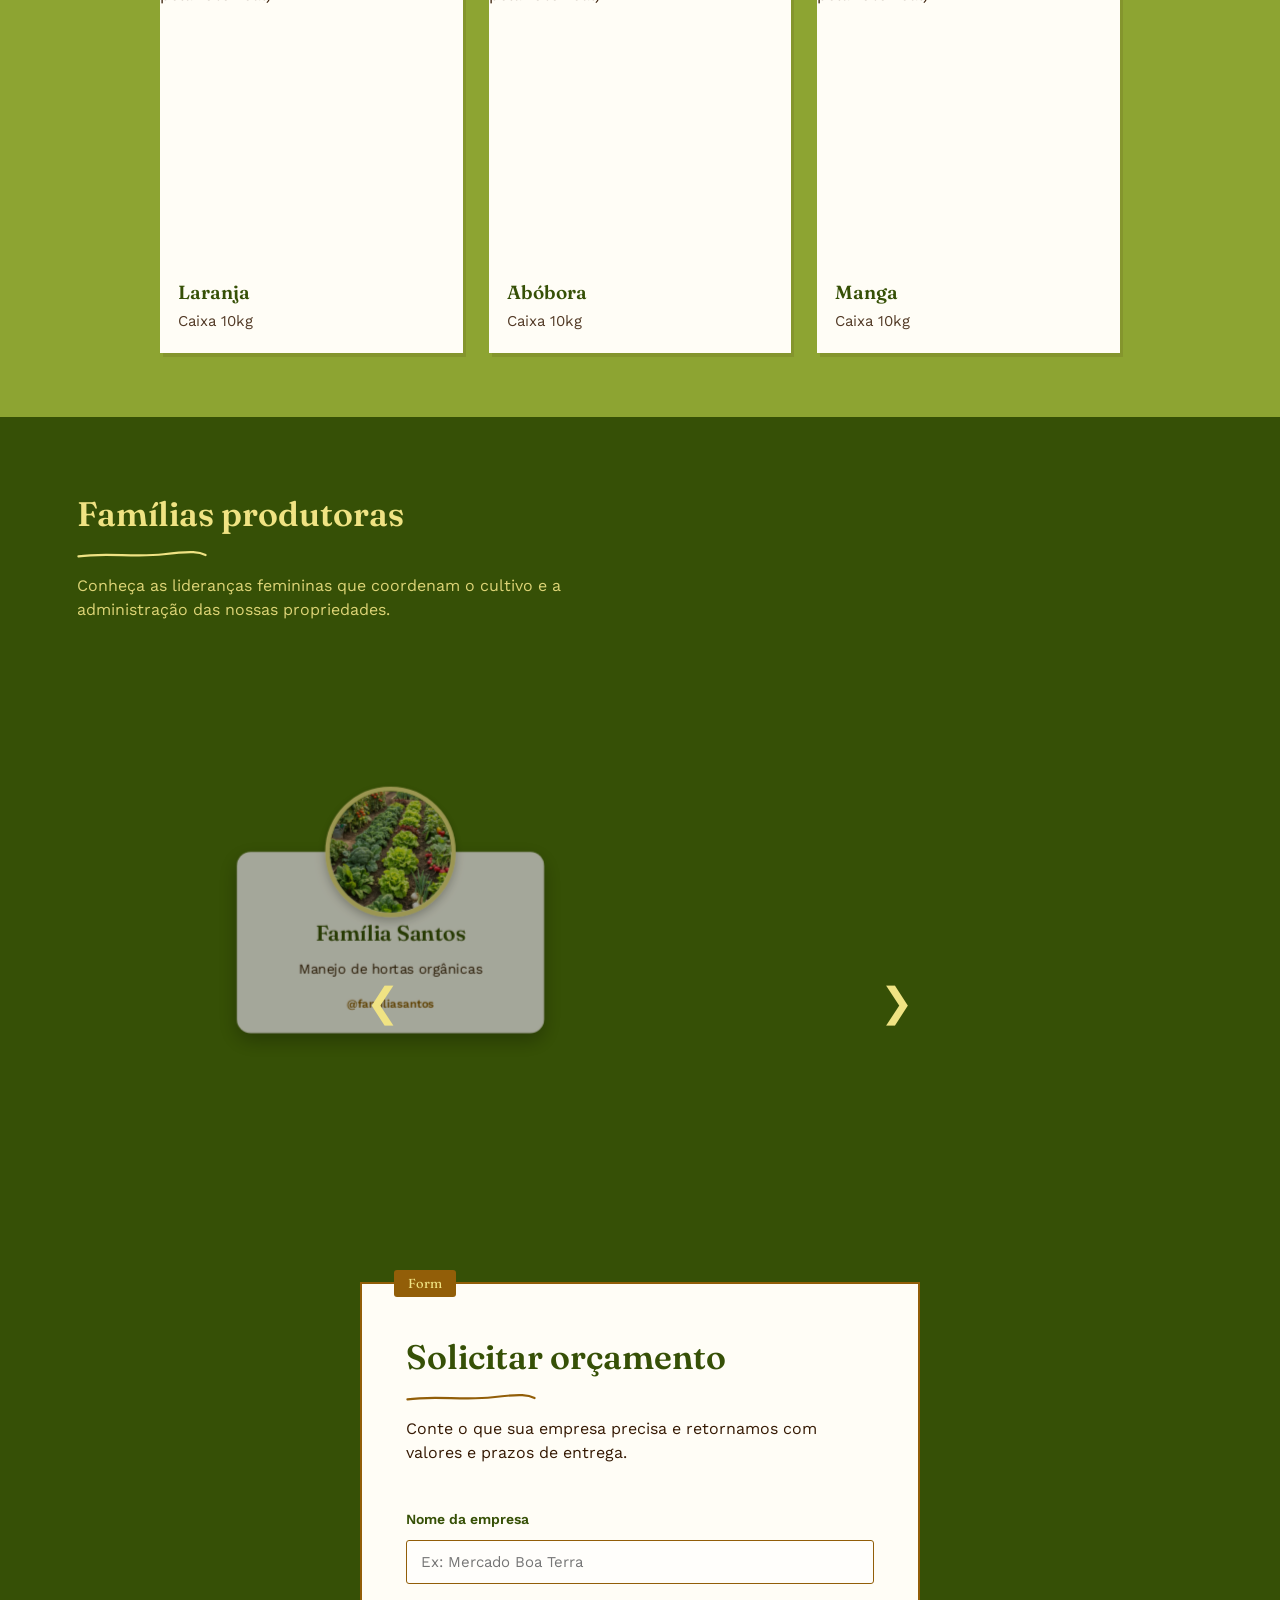
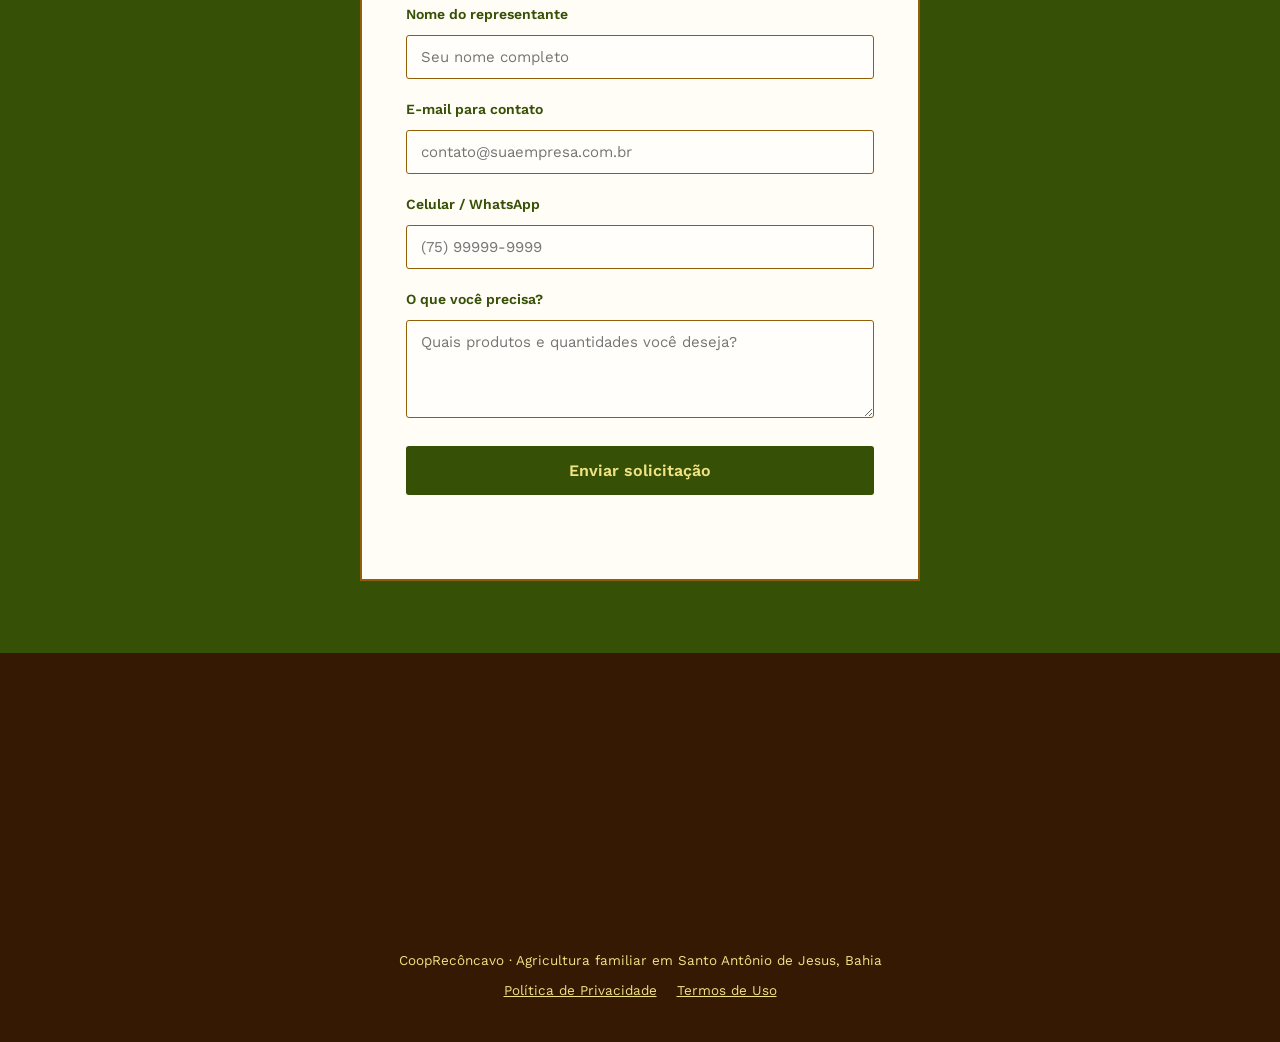
==== commit c975ae34: "Adicionando script oficial do banner LGPD" ====
--- a/coopreconcavo-main/index.html
+++ b/coopreconcavo-main/index.html
@@ -4,35 +4,50 @@
     <meta charset="UTF-8" />
     <meta name="viewport" content="width=device-width, initial-scale=1.0" />
     <title>CoopRecôncavo - Agricultura Familiar</title>
-    
+
     <!-- ==========================================
          1. MÉTRICAS E RASTREAMENTO (ANALYTICS)
     =========================================== -->
     <!-- Script do Google Analytics: Monitora o tráfego do site (páginas visitadas, tempo de tela, origem do usuário). O ID G-Q5XD1H683M faz a ponte direta com o painel de dados. -->
-    <script async src="https://www.googletagmanager.com/gtag/js?id=G-Q5XD1H683M"></script>
+    <script
+      async
+      src="https://www.googletagmanager.com/gtag/js?id=G-Q5XD1H683M"
+    ></script>
     <script>
       window.dataLayer = window.dataLayer || [];
-      function gtag(){dataLayer.push(arguments);}
-      gtag('js', new Date());
-      gtag('config', 'G-Q5XD1H683M');
+      function gtag() {
+        dataLayer.push(arguments);
+      }
+      gtag("js", new Date());
+      gtag("config", "G-Q5XD1H683M");
     </script>
 
     <!-- Google Tag Manager: Funciona como um "contêiner". Permite que a equipe de marketing adicione novos rastreadores no futuro sem precisar alterar o código-fonte (desacoplamento). -->
-    <script>(function(w,d,s,l,i){w[l]=w[l]||[];w[l].push({'gtm.start':
-    new Date().getTime(),event:'gtm.js'});var f=d.getElementsByTagName(s)[0],
-    j=d.createElement(s),dl=l!='dataLayer'?'&l='+l:'';j.async=true;j.src=
-    'https://www.googletagmanager.com/gtm.js?id='+i+dl;f.parentNode.insertBefore(j,f);
-    })(window,document,'script','dataLayer','GTM-SEUIDAQUI');</script>
-    
+    <script>
+      (function (w, d, s, l, i) {
+        w[l] = w[l] || [];
+        w[l].push({ "gtm.start": new Date().getTime(), event: "gtm.js" });
+        var f = d.getElementsByTagName(s)[0],
+          j = d.createElement(s),
+          dl = l != "dataLayer" ? "&l=" + l : "";
+        j.async = true;
+        j.src = "https://www.googletagmanager.com/gtm.js?id=" + i + dl;
+        f.parentNode.insertBefore(j, f);
+      })(window, document, "script", "dataLayer", "GTM-SEUIDAQUI");
+    </script>
+
     <!-- ==========================================
          2. FONTES E ESTILIZAÇÃO CSS
     =========================================== -->
     <!-- Preconnect otimiza o tempo de carregamento das fontes do Google, estabelecendo a conexão com o servidor antecipadamente (Performance Web). -->
     <link rel="preconnect" href="https://fonts.googleapis.com" />
     <link rel="preconnect" href="https://fonts.gstatic.com" crossorigin />
-    <link href="https://fonts.googleapis.com/css2?family=Fraunces:ital,opsz,wght@0,9..144,500;0,9..144,600;1,9..144,500&family=Work+Sans:wght@400;500;600&display=swap" rel="stylesheet" />
+    <link
+      href="https://fonts.googleapis.com/css2?family=Fraunces:ital,opsz,wght@0,9..144,500;0,9..144,600;1,9..144,500&family=Work+Sans:wght@400;500;600&display=swap"
+      rel="stylesheet"
+    />
     <link rel="stylesheet" href="css/style.css" />
-    
+
     <!-- ==========================================
          3. ARQUITETURA PWA (PROGRESSIVE WEB APP)
     =========================================== -->
@@ -44,25 +59,46 @@
         navigator.serviceWorker.register("/sw.js");
       }
     </script>
+
+     <meta
+      name="adopt-website-id"
+      content="9591650f-9d71-4419-aa00-579431af17e2"
+    />
   </head>
   <body>
     <!-- Fallback do Tag Manager para caso o usuário use um navegador com JavaScript desativado por segurança. -->
-    <noscript><iframe src="https://www.googletagmanager.com/ns.html?id=GTM-SEUIDAQUI" height="0" width="0" style="display:none;visibility:hidden"></iframe></noscript>
+    <noscript
+      ><iframe
+        src="https://www.googletagmanager.com/ns.html?id=GTM-SEUIDAQUI"
+        height="0"
+        width="0"
+        style="display: none; visibility: hidden"
+      ></iframe
+    ></noscript>
 
     <!-- ==========================================
          4. ACESSIBILIDADE DIGITAL (INCLUSÃO)
     =========================================== -->
     <!-- Integração da API do VLibras (Governo Federal). Um avatar 3D traduz os textos do site para a Língua Brasileira de Sinais, cumprindo requisitos de acessibilidade na Web. -->
-    <div vw class="enabled"><div vw-access-button class="active"></div><div vw-plugin-wrapper><div class="vw-plugin-top-wrapper"></div></div></div>
+    <div vw class="enabled">
+      <div vw-access-button class="active"></div>
+      <div vw-plugin-wrapper><div class="vw-plugin-top-wrapper"></div></div>
+    </div>
     <script src="https://vlibras.gov.br/app/vlibras-plugin.js"></script>
-    <script>new window.VLibras.Widget('https://vlibras.gov.br/app');</script>
-    
+    <script>
+      new window.VLibras.Widget("https://vlibras.gov.br/app");
+    </script>
+
     <!-- ==========================================
          5. CABEÇALHO E NAVEGAÇÃO SEMÂNTICA
     =========================================== -->
     <header class="navbar">
       <div class="logo-container">
-        <img src="img/logo.png" alt="Logo da instituição. Ilustração de agricultora colhendo capim" class="logo-img" />
+        <img
+          src="img/logo.png"
+          alt="Logo da instituição. Ilustração de agricultora colhendo capim"
+          class="logo-img"
+        />
       </div>
       <!-- Tag semântica <nav> melhora o SEO e ajuda leitores de tela a entenderem que esta é a área de links principais. -->
       <nav class="nav-links">
@@ -85,12 +121,22 @@
             mulheres do campo do Recôncavo Baiano.
           </p>
           <a href="#produtos" class="hero-cta">Ver o catálogo</a>
-          
+
           <!-- Botão de Conversão PWA: Inicia oculto (display: none). O JavaScript no final do código só o exibe se detectar que o dispositivo é compatível com a instalação do app. -->
-          <button id="btnInstalarApp" class="hero-cta btn-secundario" style="display: none;">📲 Instalar Aplicativo</button>
+          <button
+            id="btnInstalarApp"
+            class="hero-cta btn-secundario"
+            style="display: none"
+          >
+            📲 Instalar Aplicativo
+          </button>
         </div>
         <div class="hero-foto">
-          <img src="img/colhendo_alface.jpg" alt="Mulheres da agricultura familiar colhendo alface da horta." class="hero-foto-principal" />
+          <img
+            src="img/colhendo_alface.jpg"
+            alt="Mulheres da agricultura familiar colhendo alface da horta."
+            class="hero-foto-principal"
+          />
           <img src="img/cenoura.jpg" alt="Cenoura" class="hero-foto-avatar" />
         </div>
       </div>
@@ -100,7 +146,14 @@
         <span class="divisor-label">Colheita da semana</span>
         <!-- Elemento visual. aria-hidden="true" faz com que o leitor de tela para deficientes visuais ignore a seta, evitando poluição sonora. -->
         <svg class="divisor-seta" viewBox="0 0 24 24" aria-hidden="true">
-          <path d="M4 12h14M13 6l6 6-6 6" fill="none" stroke="var(--ouro-terra)" stroke-width="2" stroke-linecap="round" stroke-linejoin="round" />
+          <path
+            d="M4 12h14M13 6l6 6-6 6"
+            fill="none"
+            stroke="var(--ouro-terra)"
+            stroke-width="2"
+            stroke-linecap="round"
+            stroke-linejoin="round"
+          />
         </svg>
       </div>
 
@@ -111,63 +164,90 @@
         <div class="grid-produtos">
           <!-- A tag <article> é usada porque cada card de produto faz sentido por si só, se fosse retirado da página. Isso fortalece a estrutura do código. -->
           <article class="card-produto">
-            <img src="img/produto-tomate.jpg" alt="Foto de tomate orgânico (substituir pela foto real)" />
+            <img
+              src="img/produto-tomate.jpg"
+              alt="Foto de tomate orgânico (substituir pela foto real)"
+            />
             <div class="card-produto-info">
               <h3>Tomate Orgânico</h3>
               <p>Caixa 10kg</p>
             </div>
           </article>
           <article class="card-produto">
-            <img src="img/produto-alface.jpg" alt="Foto de alface crespa (substituir pela foto real)" />
+            <img
+              src="img/produto-alface.jpg"
+              alt="Foto de alface crespa (substituir pela foto real)"
+            />
             <div class="card-produto-info">
               <h3>Alface Crespa</h3>
               <p>Lote 50 un</p>
             </div>
           </article>
           <article class="card-produto">
-            <img src="img/produto-cenoura.jpg" alt="Foto de cenoura (substituir pela foto real)" />
+            <img
+              src="img/produto-cenoura.jpg"
+              alt="Foto de cenoura (substituir pela foto real)"
+            />
             <div class="card-produto-info">
               <h3>Cenoura</h3>
               <p>Saco 20kg</p>
             </div>
           </article>
           <article class="card-produto">
-            <img src="img/produto-tomate.jpg" alt="Foto de tomate orgânico (substituir pela foto real)" />
+            <img
+              src="img/produto-tomate.jpg"
+              alt="Foto de tomate orgânico (substituir pela foto real)"
+            />
             <div class="card-produto-info">
               <h3>Cebolinha Orgânica</h3>
               <p>Caixa 10kg</p>
             </div>
           </article>
           <article class="card-produto">
-            <img src="img/produto-tomate.jpg" alt="Foto de tomate orgânico (substituir pela foto real)" />
+            <img
+              src="img/produto-tomate.jpg"
+              alt="Foto de tomate orgânico (substituir pela foto real)"
+            />
             <div class="card-produto-info">
               <h3>Pepino Orgânico</h3>
               <p>Caixa 10kg</p>
             </div>
           </article>
           <article class="card-produto">
-            <img src="img/produto-tomate.jpg" alt="Foto de tomate orgânico (substituir pela foto real)" />
+            <img
+              src="img/produto-tomate.jpg"
+              alt="Foto de tomate orgânico (substituir pela foto real)"
+            />
             <div class="card-produto-info">
               <h3>Coentro Orgânico</h3>
               <p>Caixa 10kg</p>
             </div>
           </article>
           <article class="card-produto">
-            <img src="img/produto-tomate.jpg" alt="Foto de tomate orgânico (substituir pela foto real)" />
+            <img
+              src="img/produto-tomate.jpg"
+              alt="Foto de tomate orgânico (substituir pela foto real)"
+            />
             <div class="card-produto-info">
               <h3>Laranja</h3>
               <p>Caixa 10kg</p>
             </div>
           </article>
           <article class="card-produto">
-            <img src="img/produto-tomate.jpg" alt="Foto de tomate orgânico (substituir pela foto real)" />
+            <img
+              src="img/produto-tomate.jpg"
+              alt="Foto de tomate orgânico (substituir pela foto real)"
+            />
             <div class="card-produto-info">
               <h3>Abóbora</h3>
               <p>Caixa 10kg</p>
             </div>
           </article>
           <article class="card-produto">
-            <img src="img/produto-tomate.jpg" alt="Foto de tomate orgânico (substituir pela foto real)" />
+            <img
+              src="img/produto-tomate.jpg"
+              alt="Foto de tomate orgânico (substituir pela foto real)"
+            />
             <div class="card-produto-info">
               <h3>Manga</h3>
               <p>Caixa 10kg</p>
@@ -184,7 +264,13 @@
       <div class="section-heading section-heading--light">
         <h2>Famílias produtoras</h2>
         <svg class="heading-underline" viewBox="0 0 180 12" aria-hidden="true">
-          <path d="M2 8 C 40 2, 80 10, 120 5 S 170 2, 178 6" fill="none" stroke="var(--amarelo-palha)" stroke-width="3" stroke-linecap="round" />
+          <path
+            d="M2 8 C 40 2, 80 10, 120 5 S 170 2, 178 6"
+            fill="none"
+            stroke="var(--amarelo-palha)"
+            stroke-width="3"
+            stroke-linecap="round"
+          />
         </svg>
         <p>
           Conheça as lideranças femininas que coordenam o cultivo e a
@@ -192,41 +278,100 @@
         </p>
       </div>
       <div class="carrossel-coverflow-wrapper">
-        <button type="button" id="btnPrevCard" class="nav-seta" aria-label="Anterior">❮</button>
-        
+        <button
+          type="button"
+          id="btnPrevCard"
+          class="nav-seta"
+          aria-label="Anterior"
+        >
+          ❮
+        </button>
+
         <div class="carrossel-coverflow" id="carrosselFamilias">
-            <a href="https://www.instagram.com/bia_souza1502/" target="_blank" rel="noopener" class="cracha center">
-                <img src="img/hortaliças.jpg" alt="Família Almeida" class="cracha-foto">
-                <h3>Família Almeida</h3>
-                <p>Especialistas em hortaliças</p>
-                <span class="cracha-tag">@familiaalmeida</span>
-            </a>
-            <a href="https://www.instagram.com/bia_souza1502/" target="_blank" rel="noopener" class="cracha right1">
-                <img src="img/tuberculos.jpg" alt="Família Costa" class="cracha-foto">
-                <h3>Família Costa</h3>
-                <p>Gestão de raízes e tubérculos</p>
-                <span class="cracha-tag">@familiacosta</span>
-            </a>
-            <a href="https://www.instagram.com/bia_souza1502/" target="_blank" rel="noopener" class="cracha right2">
-                <img src="img/cacau fino.jpg" alt="Família Silva" class="cracha-foto">
-                <h3>Família Silva</h3>
-                <p>Produção de cacau fino</p>
-                <span class="cracha-tag">@familiasilva</span>
-            </a>
-            <a href="https://www.instagram.com/bia_souza1502/" target="_blank" rel="noopener" class="cracha left2">
-                <img src="img/citros.jpg" alt="Família Oliveira" class="cracha-foto">
-                <h3>Família Oliveira</h3>
-                <p>Cultivo de frutas cítricas</p>
-                <span class="cracha-tag">@familiaoliveira</span>
-            </a>
-            <a href="https://www.instagram.com/bia_souza1502/" target="_blank" rel="noopener" class="cracha left1">
-                <img src="img/hortas.jpg" alt="Família Santos" class="cracha-foto">
-                <h3>Família Santos</h3>
-                <p>Manejo de hortas orgânicas</p>
-                <span class="cracha-tag">@familiasantos</span>
-            </a>
+          <a
+            href="https://www.instagram.com/bia_souza1502/"
+            target="_blank"
+            rel="noopener"
+            class="cracha center"
+          >
+            <img
+              src="img/hortaliças.jpg"
+              alt="Família Almeida"
+              class="cracha-foto"
+            />
+            <h3>Família Almeida</h3>
+            <p>Especialistas em hortaliças</p>
+            <span class="cracha-tag">@familiaalmeida</span>
+          </a>
+          <a
+            href="https://www.instagram.com/bia_souza1502/"
+            target="_blank"
+            rel="noopener"
+            class="cracha right1"
+          >
+            <img
+              src="img/tuberculos.jpg"
+              alt="Família Costa"
+              class="cracha-foto"
+            />
+            <h3>Família Costa</h3>
+            <p>Gestão de raízes e tubérculos</p>
+            <span class="cracha-tag">@familiacosta</span>
+          </a>
+          <a
+            href="https://www.instagram.com/bia_souza1502/"
+            target="_blank"
+            rel="noopener"
+            class="cracha right2"
+          >
+            <img
+              src="img/cacau fino.jpg"
+              alt="Família Silva"
+              class="cracha-foto"
+            />
+            <h3>Família Silva</h3>
+            <p>Produção de cacau fino</p>
+            <span class="cracha-tag">@familiasilva</span>
+          </a>
+          <a
+            href="https://www.instagram.com/bia_souza1502/"
+            target="_blank"
+            rel="noopener"
+            class="cracha left2"
+          >
+            <img
+              src="img/citros.jpg"
+              alt="Família Oliveira"
+              class="cracha-foto"
+            />
+            <h3>Família Oliveira</h3>
+            <p>Cultivo de frutas cítricas</p>
+            <span class="cracha-tag">@familiaoliveira</span>
+          </a>
+          <a
+            href="https://www.instagram.com/bia_souza1502/"
+            target="_blank"
+            rel="noopener"
+            class="cracha left1"
+          >
+            <img
+              src="img/hortas.jpg"
+              alt="Família Santos"
+              class="cracha-foto"
+            />
+            <h3>Família Santos</h3>
+            <p>Manejo de hortas orgânicas</p>
+            <span class="cracha-tag">@familiasantos</span>
+          </a>
         </div>
-        <button type="button" id="btnNextCard" class="nav-seta" aria-label="Próximo">❯</button>
+        <button
+          type="button"
+          id="btnNextCard"
+          class="nav-seta"
+          aria-label="Próximo"
+        >
+          ❯
+        </button>
       </div>
 
       <!-- ==========================================
@@ -237,34 +382,90 @@
           <span class="form-tag">Form</span>
           <div class="section-heading">
             <h2>Solicitar orçamento</h2>
-            <svg class="heading-underline" viewBox="0 0 180 12" aria-hidden="true">
-              <path d="M2 8 C 40 2, 80 10, 120 5 S 170 2, 178 6" fill="none" stroke="var(--ouro-terra)" stroke-width="3" stroke-linecap="round" />
+            <svg
+              class="heading-underline"
+              viewBox="0 0 180 12"
+              aria-hidden="true"
+            >
+              <path
+                d="M2 8 C 40 2, 80 10, 120 5 S 170 2, 178 6"
+                fill="none"
+                stroke="var(--ouro-terra)"
+                stroke-width="3"
+                stroke-linecap="round"
+              />
             </svg>
-            <p>Conte o que sua empresa precisa e retornamos com valores e prazos de entrega.</p>
+            <p>
+              Conte o que sua empresa precisa e retornamos com valores e prazos
+              de entrega.
+            </p>
           </div>
           <form id="formOrcamento" class="form-orcamento">
             <!-- Tática de Honeypot (Pote de Mel): Um campo oculto via CSS. Usuários reais não veem, mas robôs de spam preenchem. Se for preenchido, o JS bloqueia o envio, protegendo o banco de dados. -->
-            <input type="text" name="honeypot" style="display:none" tabindex="-1" autocomplete="off">
+            <input
+              type="text"
+              name="honeypot"
+              style="display: none"
+              tabindex="-1"
+              autocomplete="off"
+            />
 
             <label for="empresa">Nome da empresa</label>
-            <input type="text" id="empresa" name="empresa" placeholder="Ex: Mercado Boa Terra" required>
+            <input
+              type="text"
+              id="empresa"
+              name="empresa"
+              placeholder="Ex: Mercado Boa Terra"
+              required
+            />
 
             <label for="representante">Nome do representante</label>
-            <input type="text" id="representante" name="representante" placeholder="Seu nome completo" required>
+            <input
+              type="text"
+              id="representante"
+              name="representante"
+              placeholder="Seu nome completo"
+              required
+            />
 
             <!-- A coleta de dados é minimizada (apenas o essencial) para respeitar o princípio da Necessidade da LGPD. -->
             <label for="email">E-mail para contato</label>
-            <input type="email" id="email" name="email" placeholder="contato@suaempresa.com.br" required>
+            <input
+              type="email"
+              id="email"
+              name="email"
+              placeholder="contato@suaempresa.com.br"
+              required
+            />
 
             <label for="celular">Celular / WhatsApp</label>
             <!-- Expressão Regular (Regex) restringe a digitação apenas a números e caracteres de formatação, garantindo a integridade do dado inserido. -->
-            <input type="tel" id="celular" name="celular" placeholder="(75) 99999-9999" maxlength="11" required oninput="this.value = this.value.replace(/[^0-9() -]/g, '')">
+            <input
+              type="tel"
+              id="celular"
+              name="celular"
+              placeholder="(75) 99999-9999"
+              maxlength="11"
+              required
+              oninput="this.value = this.value.replace(/[^0-9() -]/g, '')"
+            />
 
             <label for="pedido">O que você precisa?</label>
-            <textarea id="pedido" name="pedido" placeholder="Quais produtos e quantidades você deseja?" rows="4" required></textarea>
+            <textarea
+              id="pedido"
+              name="pedido"
+              placeholder="Quais produtos e quantidades você deseja?"
+              rows="4"
+              required
+            ></textarea>
 
             <button type="submit">Enviar solicitação</button>
-            <p class="form-feedback" id="formFeedback" role="status" aria-live="polite"></p>
+            <p
+              class="form-feedback"
+              id="formFeedback"
+              role="status"
+              aria-live="polite"
+            ></p>
           </form>
         </div>
       </div>
@@ -274,148 +475,182 @@
          10. RODAPÉ E TRANSPARÊNCIA LGPD
     =========================================== -->
     <footer class="rodape">
-        <!-- API do Google Maps carregada com 'lazy loading' (só carrega quando o usuário rola até o final), otimizando a performance do topo do site. -->
-        <iframe src="https://www.google.com/maps/embed?pb=!1m18!1m12!1m3!1d15555.228511739812!2d-39.2789!3d-12.9714!2m3!1f0!2f0!3f0!3m2!1i1024!2i768!4f13.1!3m3!1m2!1s0x0%3A0x0!2zMTLCsDU4JzE3LjAiUyAzOcKwMTYnNDQuMCJX!5e0!3m2!1spt-BR!2sbr!4v1690000000000!5m2!1spt-BR!2sbr" width="100%" height="250" style="border:0;" loading="lazy"></iframe>
-        
-<div style="padding: 20px;">
-            <p>CoopRecôncavo · Agricultura familiar em Santo Antônio de Jesus, Bahia</p>
-            <p style="margin-top: 10px;">
-                <a href="politica-privacidade.html" style="text-decoration: underline; margin-right: 15px;">Política de Privacidade</a>
-                <a href="termos-de-uso.html" style="text-decoration: underline;">Termos de Uso</a>
-            </p>
-        </div>
+      <!-- API do Google Maps carregada com 'lazy loading' (só carrega quando o usuário rola até o final), otimizando a performance do topo do site. -->
+      <iframe
+        src="https://www.google.com/maps/embed?pb=!1m18!1m12!1m3!1d15555.228511739812!2d-39.2789!3d-12.9714!2m3!1f0!2f0!3f0!3m2!1i1024!2i768!4f13.1!3m3!1m2!1s0x0%3A0x0!2zMTLCsDU4JzE3LjAiUyAzOcKwMTYnNDQuMCJX!5e0!3m2!1spt-BR!2sbr!4v1690000000000!5m2!1spt-BR!2sbr"
+        width="100%"
+        height="250"
+        style="border: 0"
+        loading="lazy"
+      ></iframe>
+
+      <div style="padding: 20px">
+        <p>
+          CoopRecôncavo · Agricultura familiar em Santo Antônio de Jesus, Bahia
+        </p>
+        <p style="margin-top: 10px">
+          <a
+            href="politica-privacidade.html"
+            style="text-decoration: underline; margin-right: 15px"
+            >Política de Privacidade</a
+          >
+          <a href="termos-de-uso.html" style="text-decoration: underline"
+            >Termos de Uso</a
+          >
+        </p>
+      </div>
     </footer>
 
     <!-- ==========================================
          11. SCRIPTS DE LÓGICA E REQUISIÇÕES
     =========================================== -->
     <script>
-      const ENDPOINT_URL = "https://script.google.com/macros/s/AKfycbx_meZgwXIqWU6t7T--1uZooFji5RdXCEbEG98fba-aPumV-1pr1av3XaxOGT6YLH3ZQA/exec";
-
-      document.getElementById("formOrcamento").addEventListener("submit", async function (event) {
+      const ENDPOINT_URL =
+        "https://script.google.com/macros/s/AKfycbx_meZgwXIqWU6t7T--1uZooFji5RdXCEbEG98fba-aPumV-1pr1av3XaxOGT6YLH3ZQA/exec";
+
+      document
+        .getElementById("formOrcamento")
+        .addEventListener("submit", async function (event) {
           event.preventDefault(); // Evita o reload padrão da página HTTP
           const feedback = document.getElementById("formFeedback");
           const formData = new FormData(this);
 
           // 1. Verificação Honeypot (Interceptação de spam)
-          if (formData.get('honeypot')) {
-              feedback.textContent = 'Spam detectado. Envio bloqueado.';
-              return;
+          if (formData.get("honeypot")) {
+            feedback.textContent = "Spam detectado. Envio bloqueado.";
+            return;
           }
 
           if (!ENDPOINT_URL || ENDPOINT_URL === "") {
-              feedback.textContent = "Falta colar o link do Google Apps Script no código.";
-              return;
+            feedback.textContent =
+              "Falta colar o link do Google Apps Script no código.";
+            return;
           }
 
           feedback.textContent = "Enviando solicitação...";
 
           // 2. ESTUDO DE REDES (A Isca para o Wireshark)
           // Faz um post não criptografado (sem HTTPS) intencional. Isso permite que analisadores de pacotes (sniffers) na mesma rede local interceptem o texto puro, demonstrando vulnerabilidades na prática de redes.
-          fetch('/captura_wireshark', { 
-              method: 'POST', 
-              body: formData 
-          }).catch(e => console.log('Isca de rede disparada.'));
+          fetch("/captura_wireshark", {
+            method: "POST",
+            body: formData,
+          }).catch((e) => console.log("Isca de rede disparada."));
 
           // 3. Integração com Banco de Dados via API Fetch
           try {
-              // Envio real e criptografado para a planilha do Google
-              await fetch(ENDPOINT_URL, { 
-                  method: "POST", 
-                  mode: "no-cors", 
-                  body: formData 
-              });
-              feedback.textContent = "Solicitação enviada! A cooperativa vai entrar em contato em breve.";
-              this.reset();
+            // Envio real e criptografado para a planilha do Google
+            await fetch(ENDPOINT_URL, {
+              method: "POST",
+              mode: "no-cors",
+              body: formData,
+            });
+            feedback.textContent =
+              "Solicitação enviada! A cooperativa vai entrar em contato em breve.";
+            this.reset();
           } catch (error) {
-              feedback.textContent = "Não foi possível enviar agora. Tente novamente em instantes.";
+            feedback.textContent =
+              "Não foi possível enviar agora. Tente novamente em instantes.";
           }
+        });
+    </script>
+
+    <!-- Script do Carrossel 3D -->
+    <script>
+      const carrossel = document.getElementById("carrosselFamilias");
+      const btnNext = document.getElementById("btnNextCard");
+      const btnPrev = document.getElementById("btnPrevCard");
+
+      // Mapeamento de profundidade (Z-index e transformações CSS)
+      const posicoes = ["center", "right1", "right2", "left2", "left1"];
+      let cartas = Array.from(carrossel.querySelectorAll(".cracha"));
+
+      function atualizarCartas() {
+        cartas.forEach((carta, index) => {
+          carta.className = `cracha ${posicoes[index]}`;
+        });
+      }
+
+      // Manipulação do array: altera a classe CSS correspondente para causar o efeito de rotação
+      btnNext.addEventListener("click", () => {
+        posicoes.unshift(posicoes.pop());
+        atualizarCartas();
+      });
+
+      btnPrev.addEventListener("click", () => {
+        posicoes.push(posicoes.shift());
+        atualizarCartas();
+      });
+
+      // Lógica de UX: Clicar em um card lateral traz ele para o centro sem abrir o link acidentalmente
+      carrossel.addEventListener("click", (e) => {
+        const cartaClicada = e.target.closest("a.cracha");
+        if (cartaClicada && !cartaClicada.classList.contains("center")) {
+          e.preventDefault();
+          if (
+            cartaClicada.classList.contains("right1") ||
+            cartaClicada.classList.contains("right2")
+          ) {
+            btnNext.click();
+          } else {
+            btnPrev.click();
+          }
+        }
       });
     </script>
 
-    <!-- Script do Carrossel 3D -->
-    <script>
-      const carrossel = document.getElementById('carrosselFamilias');
-      const btnNext = document.getElementById('btnNextCard');
-      const btnPrev = document.getElementById('btnPrevCard');
-      
-      // Mapeamento de profundidade (Z-index e transformações CSS)
-      const posicoes = ['center', 'right1', 'right2', 'left2', 'left1'];
-      let cartas = Array.from(carrossel.querySelectorAll('.cracha'));
-
-      function atualizarCartas() {
-          cartas.forEach((carta, index) => {
-              carta.className = `cracha ${posicoes[index]}`;
-          });
-      }
-
-      // Manipulação do array: altera a classe CSS correspondente para causar o efeito de rotação
-      btnNext.addEventListener('click', () => {
-          posicoes.unshift(posicoes.pop()); 
-          atualizarCartas();
-      });
-
-      btnPrev.addEventListener('click', () => {
-          posicoes.push(posicoes.shift());
-          atualizarCartas();
-      });
-
-      // Lógica de UX: Clicar em um card lateral traz ele para o centro sem abrir o link acidentalmente
-      carrossel.addEventListener('click', (e) => {
-          const cartaClicada = e.target.closest('a.cracha');
-          if (cartaClicada && !cartaClicada.classList.contains('center')) {
-              e.preventDefault(); 
-              if (cartaClicada.classList.contains('right1') || cartaClicada.classList.contains('right2')) {
-                  btnNext.click();
-              } else {
-                  btnPrev.click();
-              }
-          }
-      });
-    </script>
-
     <!-- Botão flutuante de conversão rápida (WhatsApp API) -->
-    <a href="https://api.whatsapp.com/send?phone=5575999999999&text=Ol%C3%A1!%20Gostaria%20de%20solicitar%20um%20or%C3%A7amento%20com%20a%20CoopRec%C3%B4ncavo." class="whatsapp-btn" target="_blank" rel="noopener noreferrer">
-        <img src="https://upload.wikimedia.org/wikipedia/commons/6/6b/WhatsApp.svg" alt="WhatsApp">
+    <a
+      href="https://api.whatsapp.com/send?phone=5575999999999&text=Ol%C3%A1!%20Gostaria%20de%20solicitar%20um%20or%C3%A7amento%20com%20a%20CoopRec%C3%B4ncavo."
+      class="whatsapp-btn"
+      target="_blank"
+      rel="noopener noreferrer"
+    >
+      <img
+        src="https://upload.wikimedia.org/wikipedia/commons/6/6b/WhatsApp.svg"
+        alt="WhatsApp"
+      />
     </a>
 
     <!-- GoAdopt: Gerenciador de Consentimento (Cookies) obrigatório para compliance pleno com a LGPD. Coleta o aceite explícito do usuário. -->
-    <script src="https://goadopt.io/widget.js"></script>
-
+   
+    <script
+      src="//tag.goadopt.io/injector.js?website_code=9591650f-9d71-4419-aa00-579431af17e2"
+      class="adopt-injector"
+    ></script>
     <!-- ==========================================
          12. LÓGICA DE INSTALAÇÃO DO APLICATIVO (PWA)
     =========================================== -->
     <script>
       let eventoInstalacao;
-      const btnInstalar = document.getElementById('btnInstalarApp');
+      const btnInstalar = document.getElementById("btnInstalarApp");
 
       // O evento 'beforeinstallprompt' é disparado pela engine do navegador (Blink/WebKit) quando valida o manifest.json e o service worker
-      window.addEventListener('beforeinstallprompt', (e) => {
-          // Bloqueia o prompt nativo e silencioso do navegador
-          e.preventDefault();
-          // Retém o evento para ser ativado mediante interação humana
-          eventoInstalacao = e;
-          // Torna o botão de conversão visível no Hero Banner
-          btnInstalar.style.display = 'inline-block';
+      window.addEventListener("beforeinstallprompt", (e) => {
+        // Bloqueia o prompt nativo e silencioso do navegador
+        e.preventDefault();
+        // Retém o evento para ser ativado mediante interação humana
+        eventoInstalacao = e;
+        // Torna o botão de conversão visível no Hero Banner
+        btnInstalar.style.display = "inline-block";
       });
 
       // Ativação deliberada pelo usuário
-      btnInstalar.addEventListener('click', async () => {
-          if (eventoInstalacao) {
-              // Dispara a janela de instalação do sistema operacional (Android, Windows, etc.)
-              eventoInstalacao.prompt();
-              
-              // Aguarda a resposta (Promise) se o usuário aceitou ou cancelou a instalação
-              const { outcome } = await eventoInstalacao.userChoice;
-              if (outcome === 'accepted') {
-                  console.log('App instalado com sucesso na tela inicial!');
-              }
-              
-              // Oculta o botão e limpa o evento da memória
-              btnInstalar.style.display = 'none';
-              eventoInstalacao = null;
+      btnInstalar.addEventListener("click", async () => {
+        if (eventoInstalacao) {
+          // Dispara a janela de instalação do sistema operacional (Android, Windows, etc.)
+          eventoInstalacao.prompt();
+
+          // Aguarda a resposta (Promise) se o usuário aceitou ou cancelou a instalação
+          const { outcome } = await eventoInstalacao.userChoice;
+          if (outcome === "accepted") {
+            console.log("App instalado com sucesso na tela inicial!");
           }
+
+          // Oculta o botão e limpa o evento da memória
+          btnInstalar.style.display = "none";
+          eventoInstalacao = null;
+        }
       });
     </script>
   </body>
-</html>+</html>
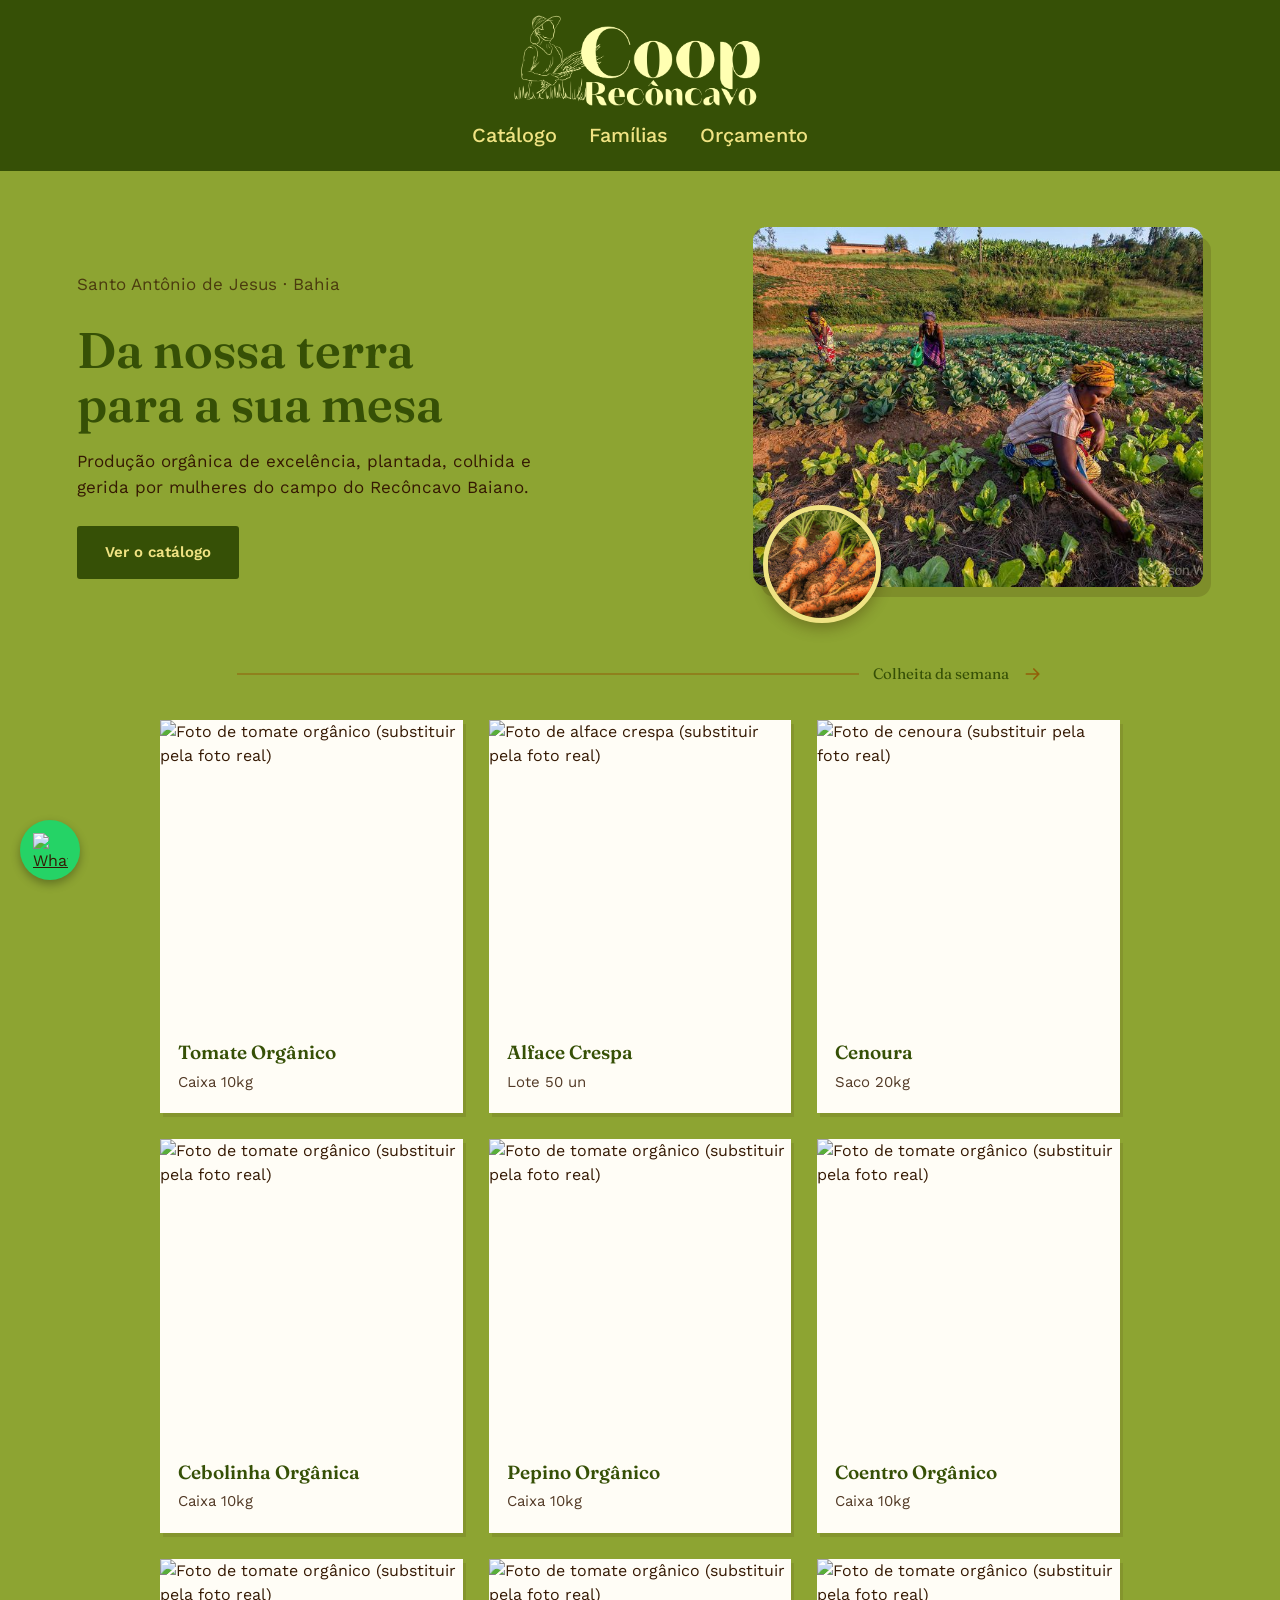
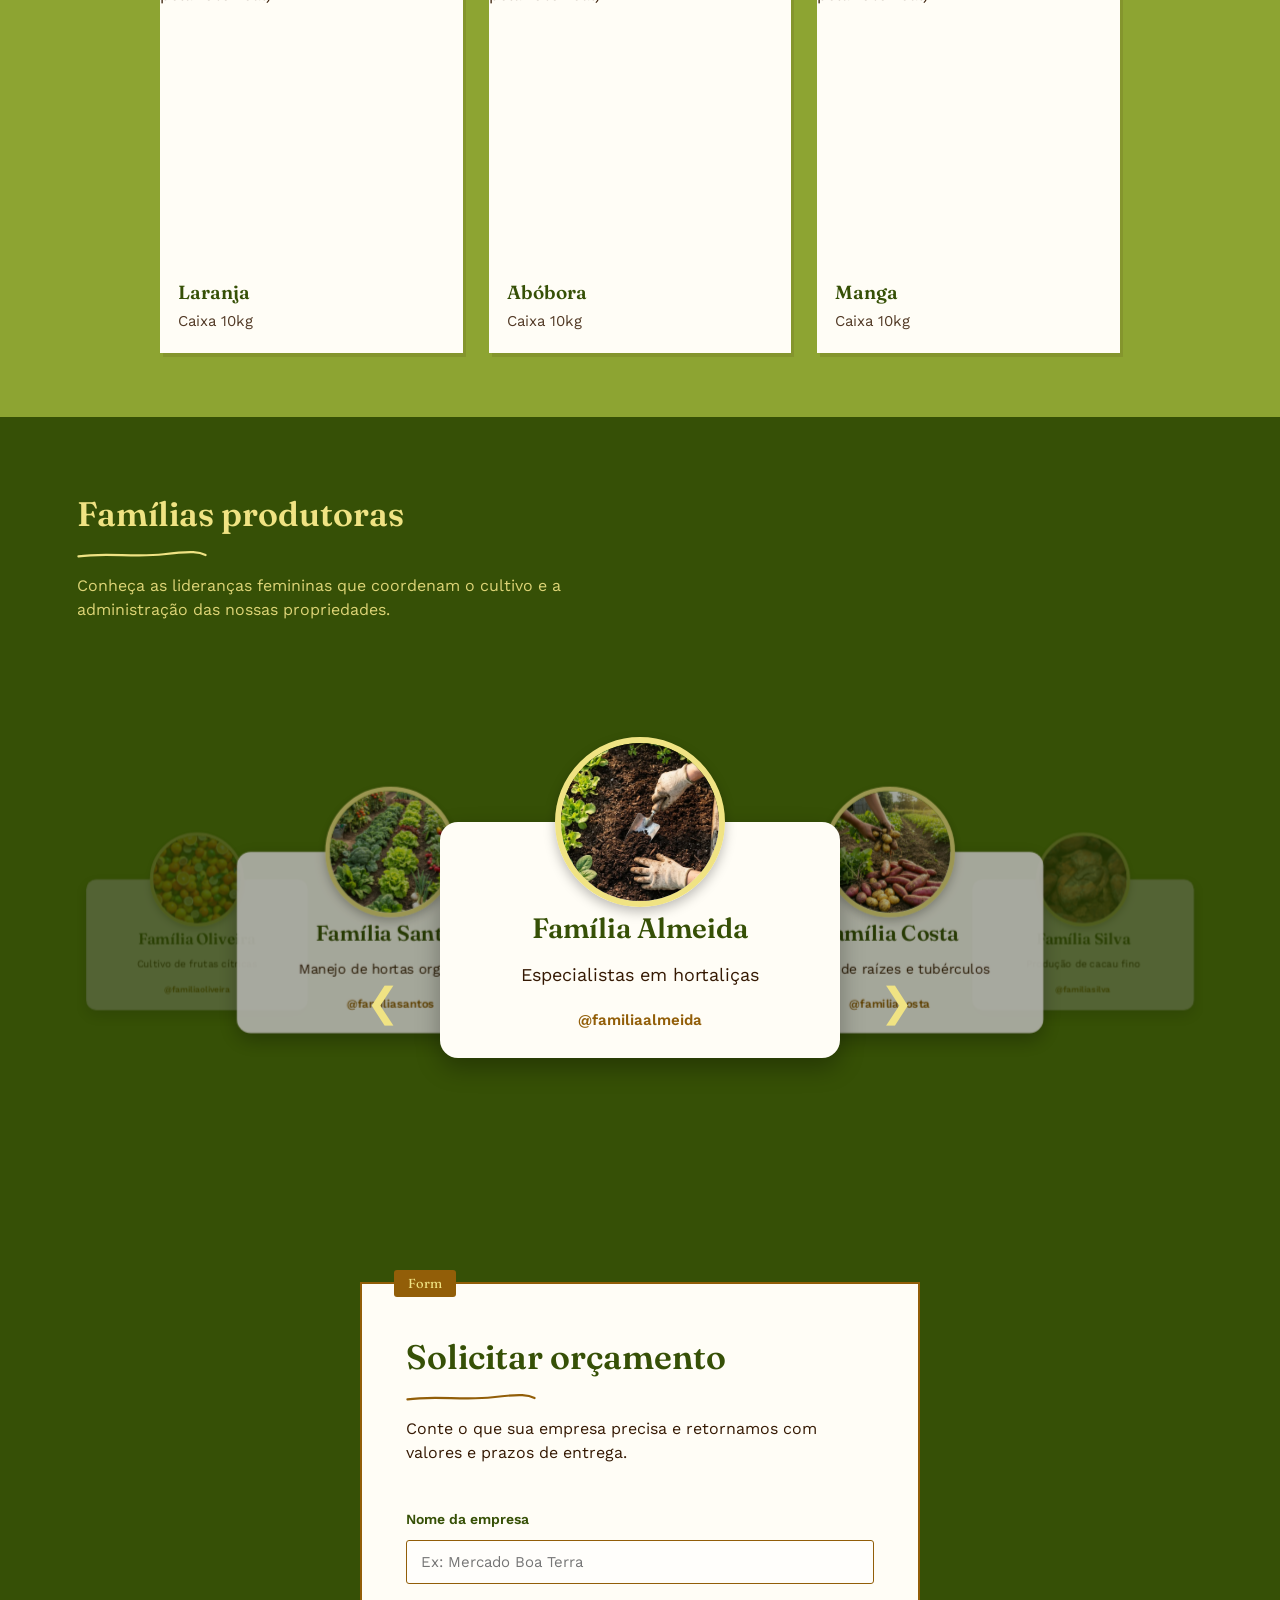
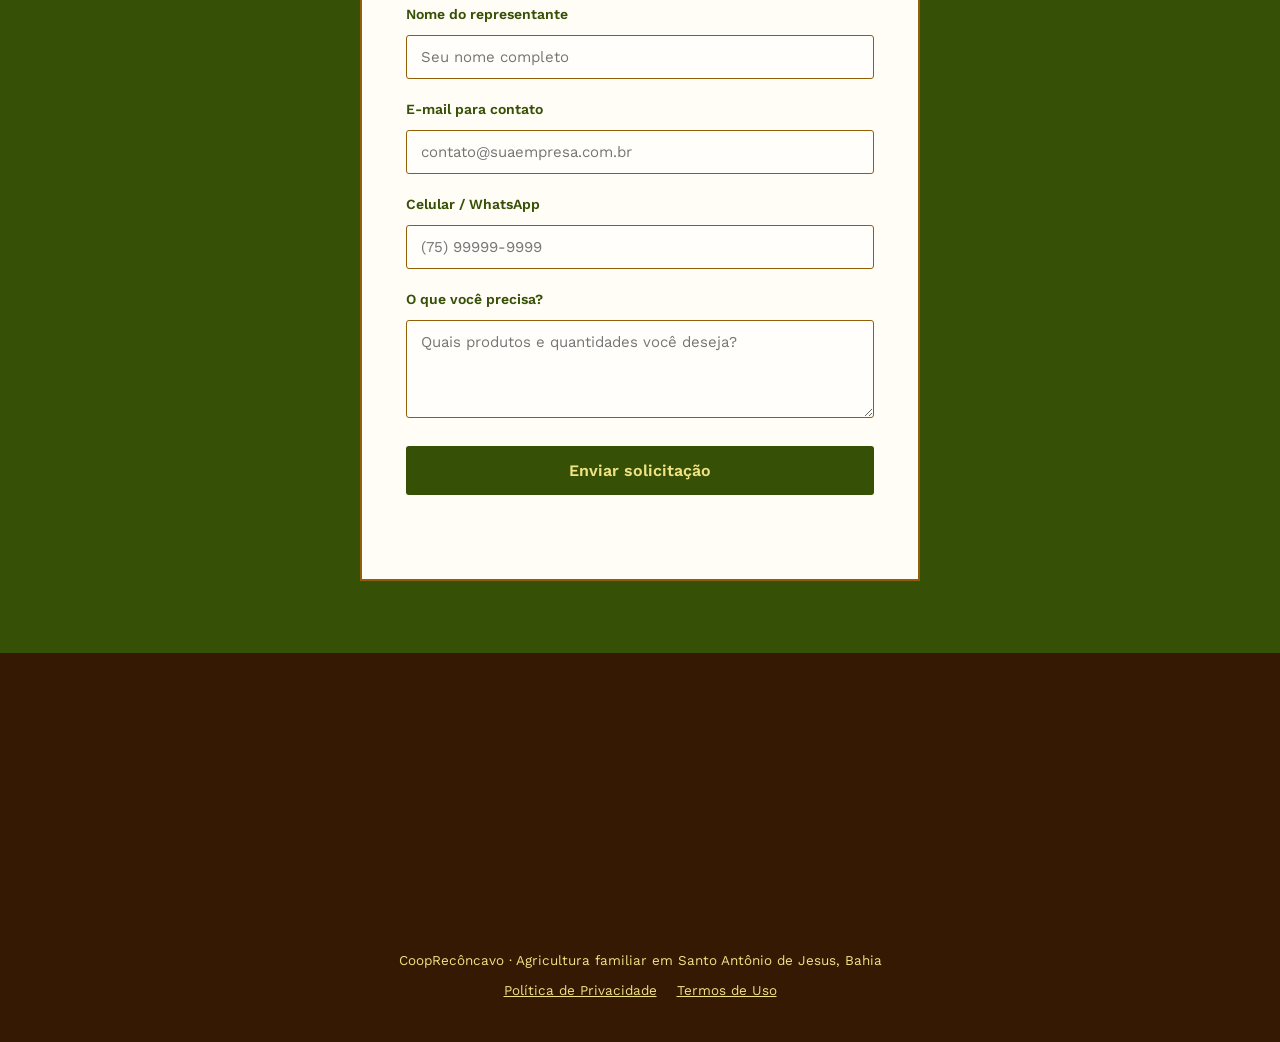
==== commit 7e2bf159: "Correção do envio de mensagem para o whatsApp" ====
--- a/coopreconcavo-main/index.html
+++ b/coopreconcavo-main/index.html
@@ -598,18 +598,9 @@
       });
     </script>
 
-    <!-- Botão flutuante de conversão rápida (WhatsApp API) -->
-    <a
-      href="https://api.whatsapp.com/send?phone=5575999999999&text=Ol%C3%A1!%20Gostaria%20de%20solicitar%20um%20or%C3%A7amento%20com%20a%20CoopRec%C3%B4ncavo."
-      class="whatsapp-btn"
-      target="_blank"
-      rel="noopener noreferrer"
-    >
-      <img
-        src="https://upload.wikimedia.org/wikipedia/commons/6/6b/WhatsApp.svg"
-        alt="WhatsApp"
-      />
-    </a>
+<a href="https://api.whatsapp.com/send?phone=5575983366742&text=Olá,%20CoopRecôncavo!%20Vim%20pelo%20site%20e%20gostaria%20de%20solicitar%20um%20orçamento." class="whatsapp-btn" target="_blank" rel="noopener noreferrer">
+    <img src="https://upload.wikimedia.org/wikipedia/commons/6/6b/WhatsApp.svg" alt="WhatsApp">
+</a>
 
     <!-- GoAdopt: Gerenciador de Consentimento (Cookies) obrigatório para compliance pleno com a LGPD. Coleta o aceite explícito do usuário. -->
    
--- a/coopreconcavo-main/css/style.css
+++ b/coopreconcavo-main/css/style.css
@@ -169,15 +169,19 @@
 
 /* Estilo do Botão de Conversão PWA */
 .btn-secundario {
-    background-color: transparent;
-    color: var(--ouro-terra);
-    border: 2px solid var(--ouro-terra);
-    margin-left: 10px;
+    background-color: rgba(255, 255, 255, 0.1);
+    color: var(--amarelo-palha);
+    border: 2px solid var(--amarelo-palha);
+    margin-top: 15px; /* Descola do botão de cima */
+    display: inline-flex;
+    align-items: center;
+    justify-content: center;
+    width: fit-content;
 }
 
 .btn-secundario:hover {
-    background-color: var(--ouro-terra);
-    color: white;
+    background-color: var(--amarelo-palha);
+    color: var(--verde-escuro);
 }
 
 /* Composição de Imagens do Hero (Efeito de sobreposição usando position: absolute) */
@@ -495,7 +499,7 @@
 .whatsapp-btn {
     position: fixed;
     bottom: 20px;
-    right: 20px;
+    left: 20px; /* Mudamos de right para left */
     width: 60px;
     height: 60px;
     background-color: #25d366;
@@ -504,7 +508,7 @@
     justify-content: center;
     align-items: center;
     box-shadow: 0 4px 10px rgba(0,0,0,0.3);
-    z-index: 1000;
+    z-index: 999999; /* Aumentamos a força dele */
     transition: transform 0.3s;
 }
 
@@ -531,4 +535,12 @@
    tenha configurado o sistema operacional para evitar enjoos ou vertigens. */
 @media (prefers-reduced-motion: reduce) {
     * { transition: none !important; scroll-behavior: auto !important; }
+}
+
+/* Correção para o VLibras no Mobile */
+@media (max-width: 760px) {
+    .vw-plugin-wrapper {
+        transform: scale(0.85);
+        transform-origin: right center;
+    }
 }
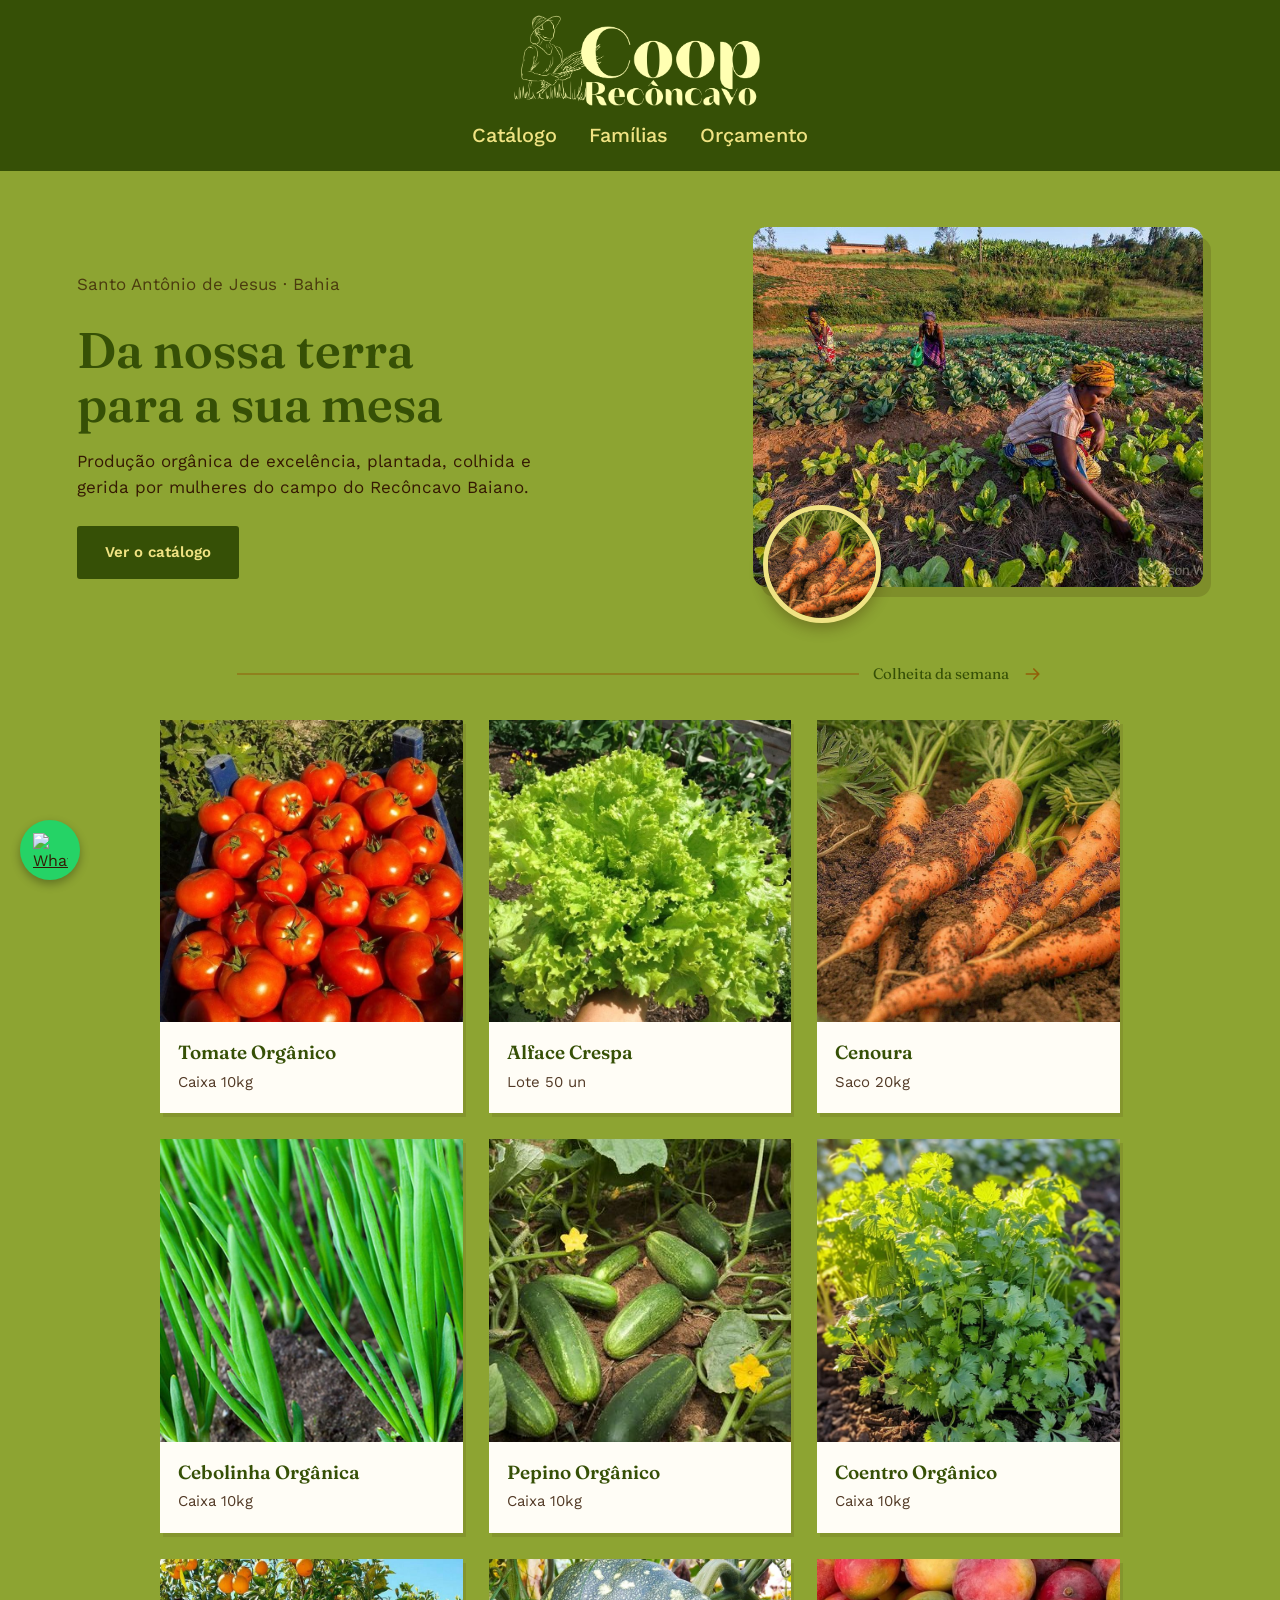
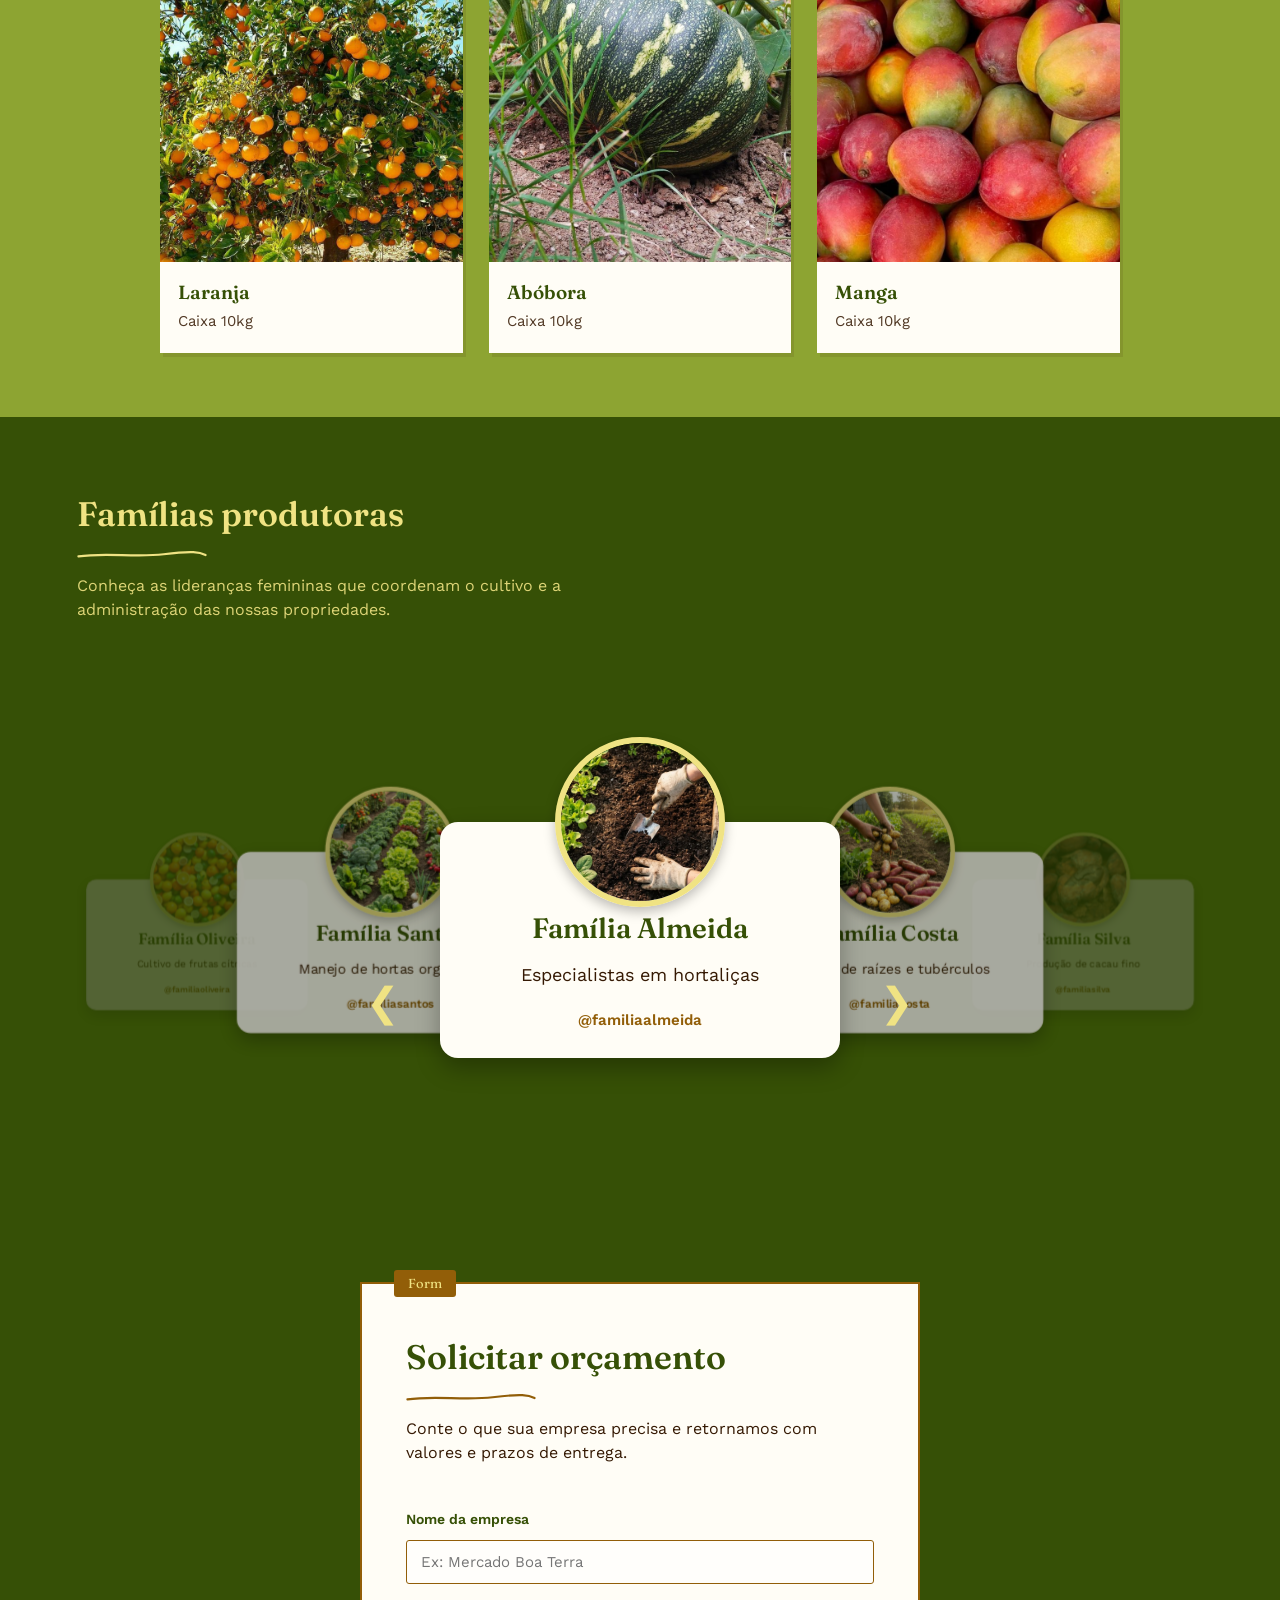
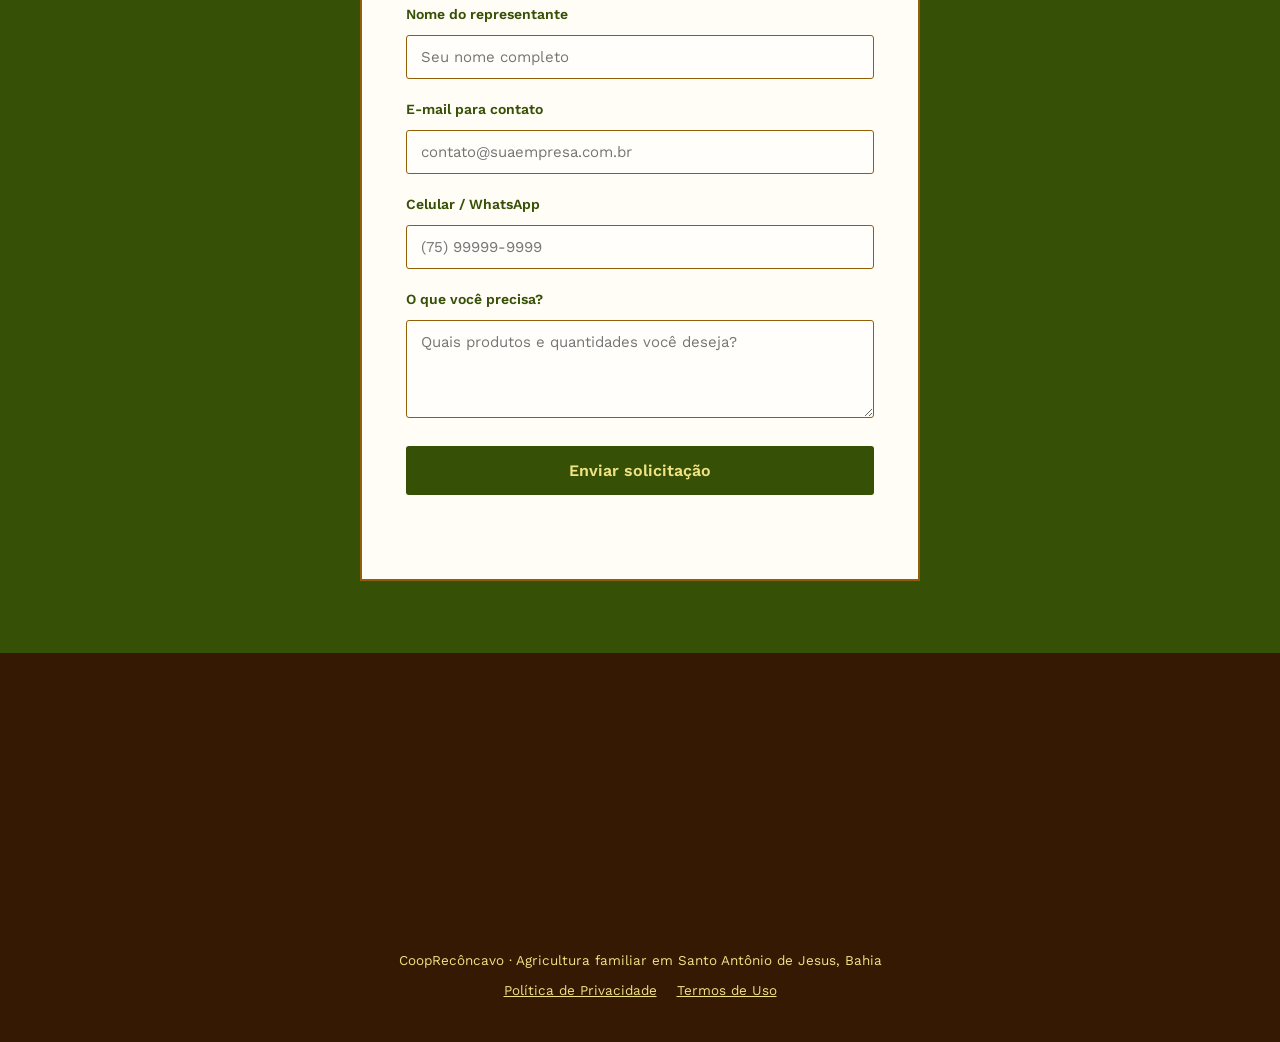
==== commit 784fda70: "Atualização das fotos do catálogo" ====
--- a/coopreconcavo-main/index.html
+++ b/coopreconcavo-main/index.html
@@ -165,8 +165,8 @@
           <!-- A tag <article> é usada porque cada card de produto faz sentido por si só, se fosse retirado da página. Isso fortalece a estrutura do código. -->
           <article class="card-produto">
             <img
-              src="img/produto-tomate.jpg"
-              alt="Foto de tomate orgânico (substituir pela foto real)"
+              src="img/tomate.jpg"
+              alt="Foto de tomate orgânico"
             />
             <div class="card-produto-info">
               <h3>Tomate Orgânico</h3>
@@ -175,8 +175,8 @@
           </article>
           <article class="card-produto">
             <img
-              src="img/produto-alface.jpg"
-              alt="Foto de alface crespa (substituir pela foto real)"
+              src="img/alfece.jpg"
+              alt="Foto de alface crespa"
             />
             <div class="card-produto-info">
               <h3>Alface Crespa</h3>
@@ -185,8 +185,8 @@
           </article>
           <article class="card-produto">
             <img
-              src="img/produto-cenoura.jpg"
-              alt="Foto de cenoura (substituir pela foto real)"
+              src="img/cenoura.jpg"
+              alt="Foto de cenoura"
             />
             <div class="card-produto-info">
               <h3>Cenoura</h3>
@@ -195,8 +195,8 @@
           </article>
           <article class="card-produto">
             <img
-              src="img/produto-tomate.jpg"
-              alt="Foto de tomate orgânico (substituir pela foto real)"
+              src="img/CEBOLINHA.jpg"
+              alt="Foto de cebolinha orgânica"
             />
             <div class="card-produto-info">
               <h3>Cebolinha Orgânica</h3>
@@ -205,8 +205,8 @@
           </article>
           <article class="card-produto">
             <img
-              src="img/produto-tomate.jpg"
-              alt="Foto de tomate orgânico (substituir pela foto real)"
+              src="img/Pepino.jpg"
+              alt="Foto de pepino orgânico"
             />
             <div class="card-produto-info">
               <h3>Pepino Orgânico</h3>
@@ -215,8 +215,8 @@
           </article>
           <article class="card-produto">
             <img
-              src="img/produto-tomate.jpg"
-              alt="Foto de tomate orgânico (substituir pela foto real)"
+              src="img/coentro.jpg"
+              alt="Foto de coentro orgânico"
             />
             <div class="card-produto-info">
               <h3>Coentro Orgânico</h3>
@@ -225,8 +225,8 @@
           </article>
           <article class="card-produto">
             <img
-              src="img/produto-tomate.jpg"
-              alt="Foto de tomate orgânico (substituir pela foto real)"
+              src="img/laranja.jpg"
+              alt="Foto de laranja"
             />
             <div class="card-produto-info">
               <h3>Laranja</h3>
@@ -235,8 +235,8 @@
           </article>
           <article class="card-produto">
             <img
-              src="img/produto-tomate.jpg"
-              alt="Foto de tomate orgânico (substituir pela foto real)"
+              src="img/abóbora.jpg"
+              alt="Foto de abóbora orgânica"
             />
             <div class="card-produto-info">
               <h3>Abóbora</h3>
@@ -245,8 +245,8 @@
           </article>
           <article class="card-produto">
             <img
-              src="img/produto-tomate.jpg"
-              alt="Foto de tomate orgânico (substituir pela foto real)"
+              src="img/manga.jpg"
+              alt="Foto de manga Orgânica"
             />
             <div class="card-produto-info">
               <h3>Manga</h3>
